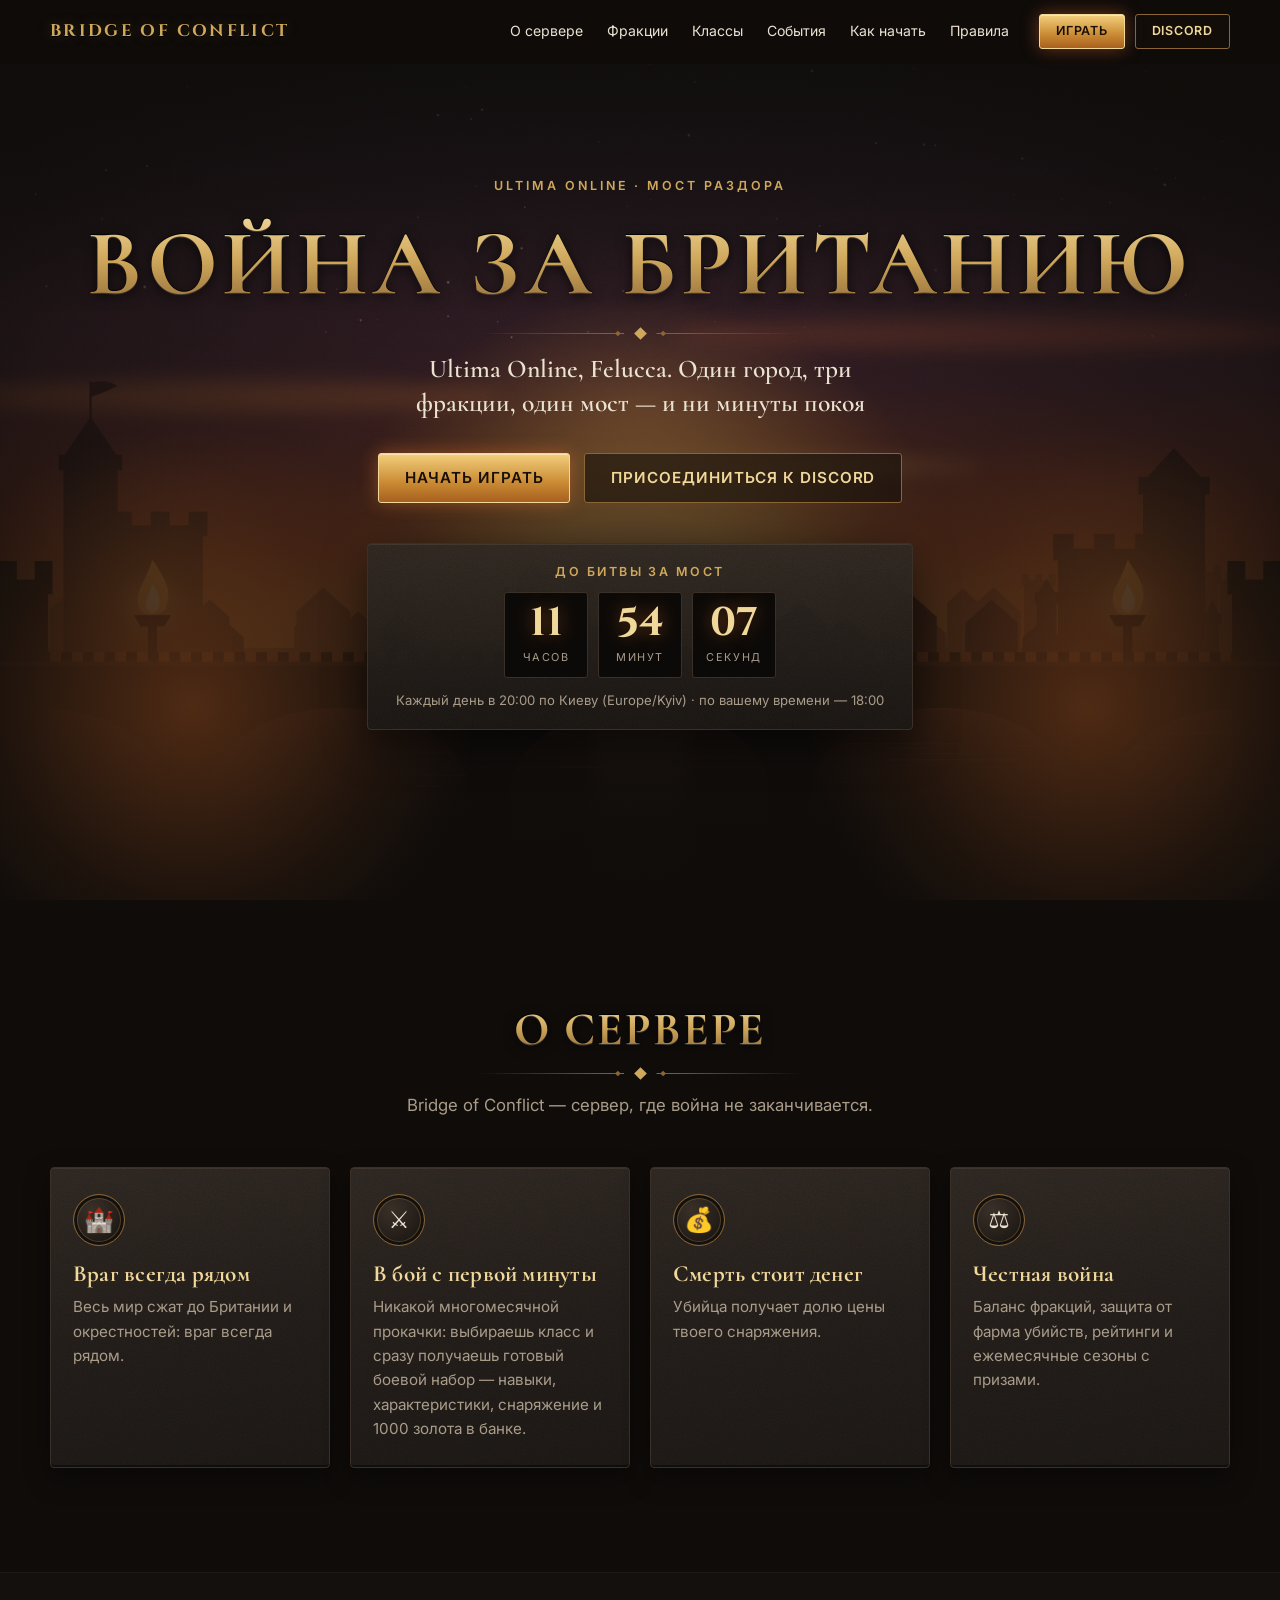
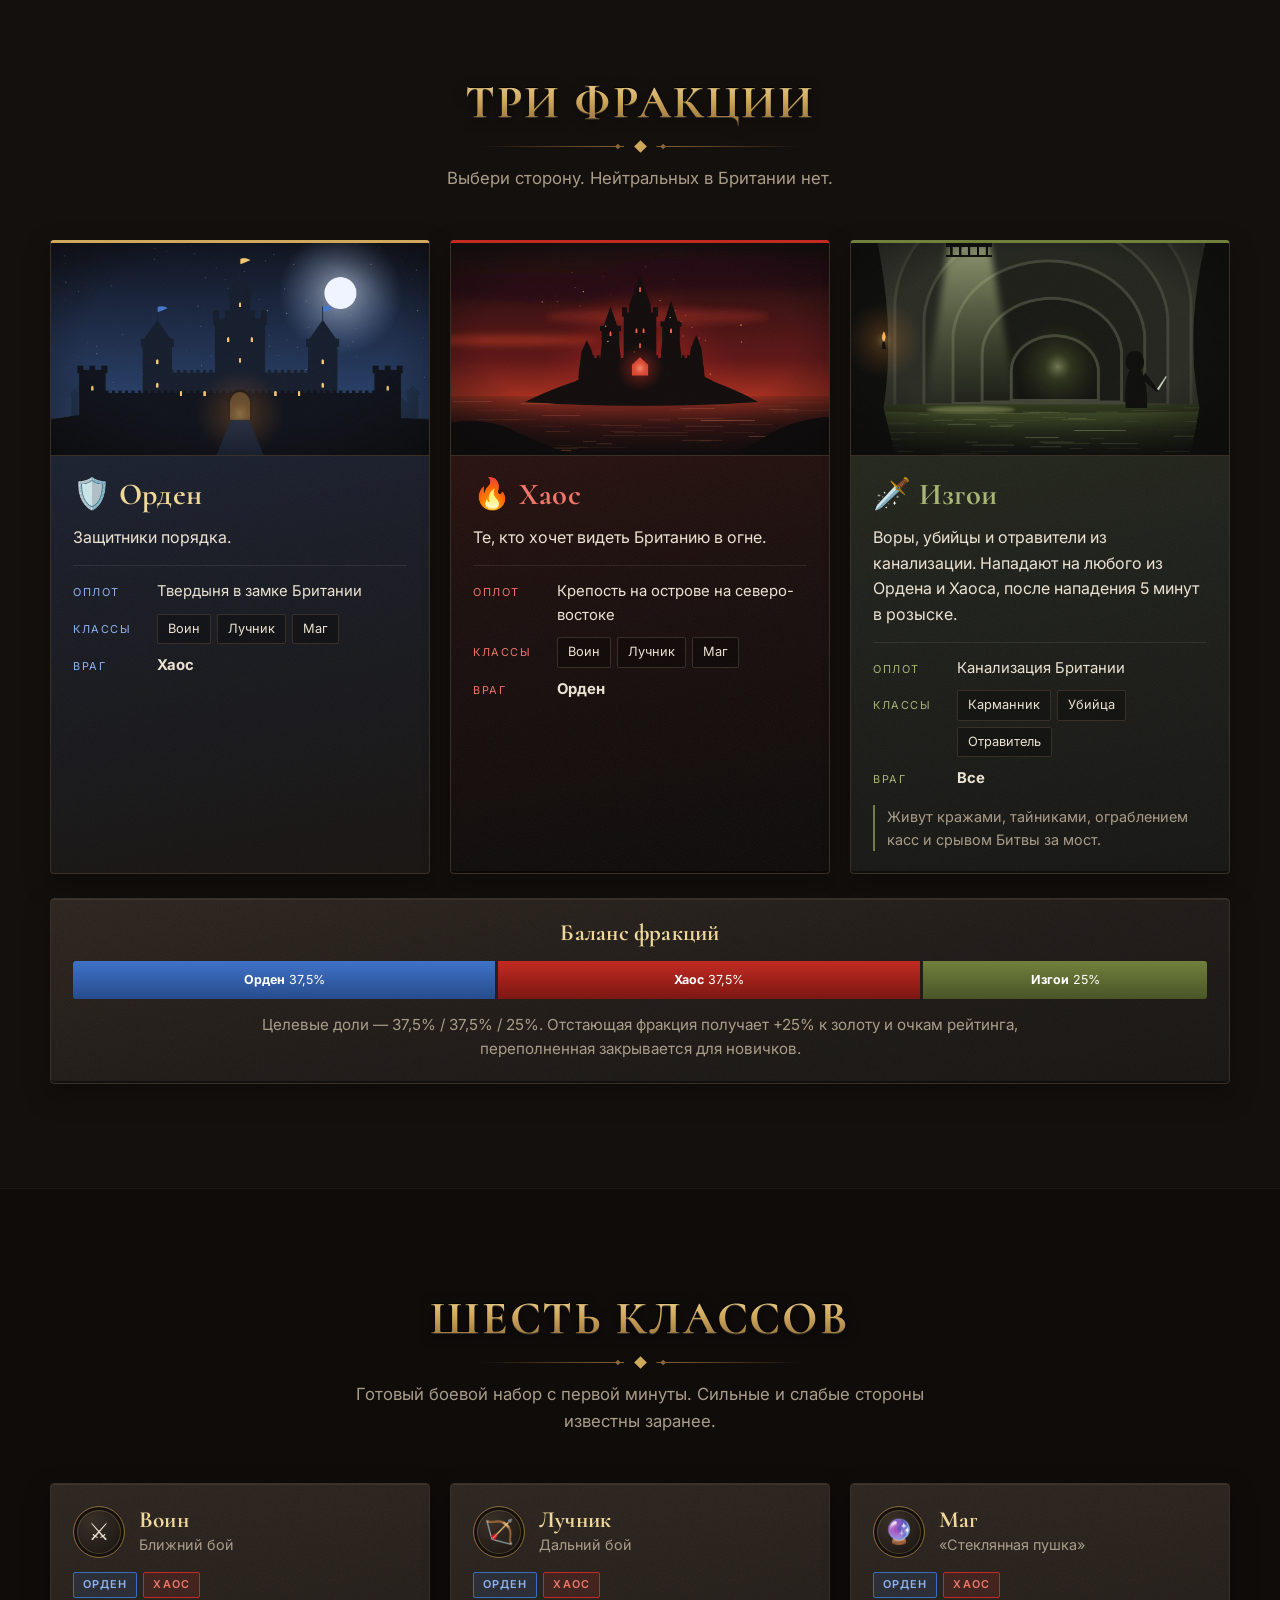
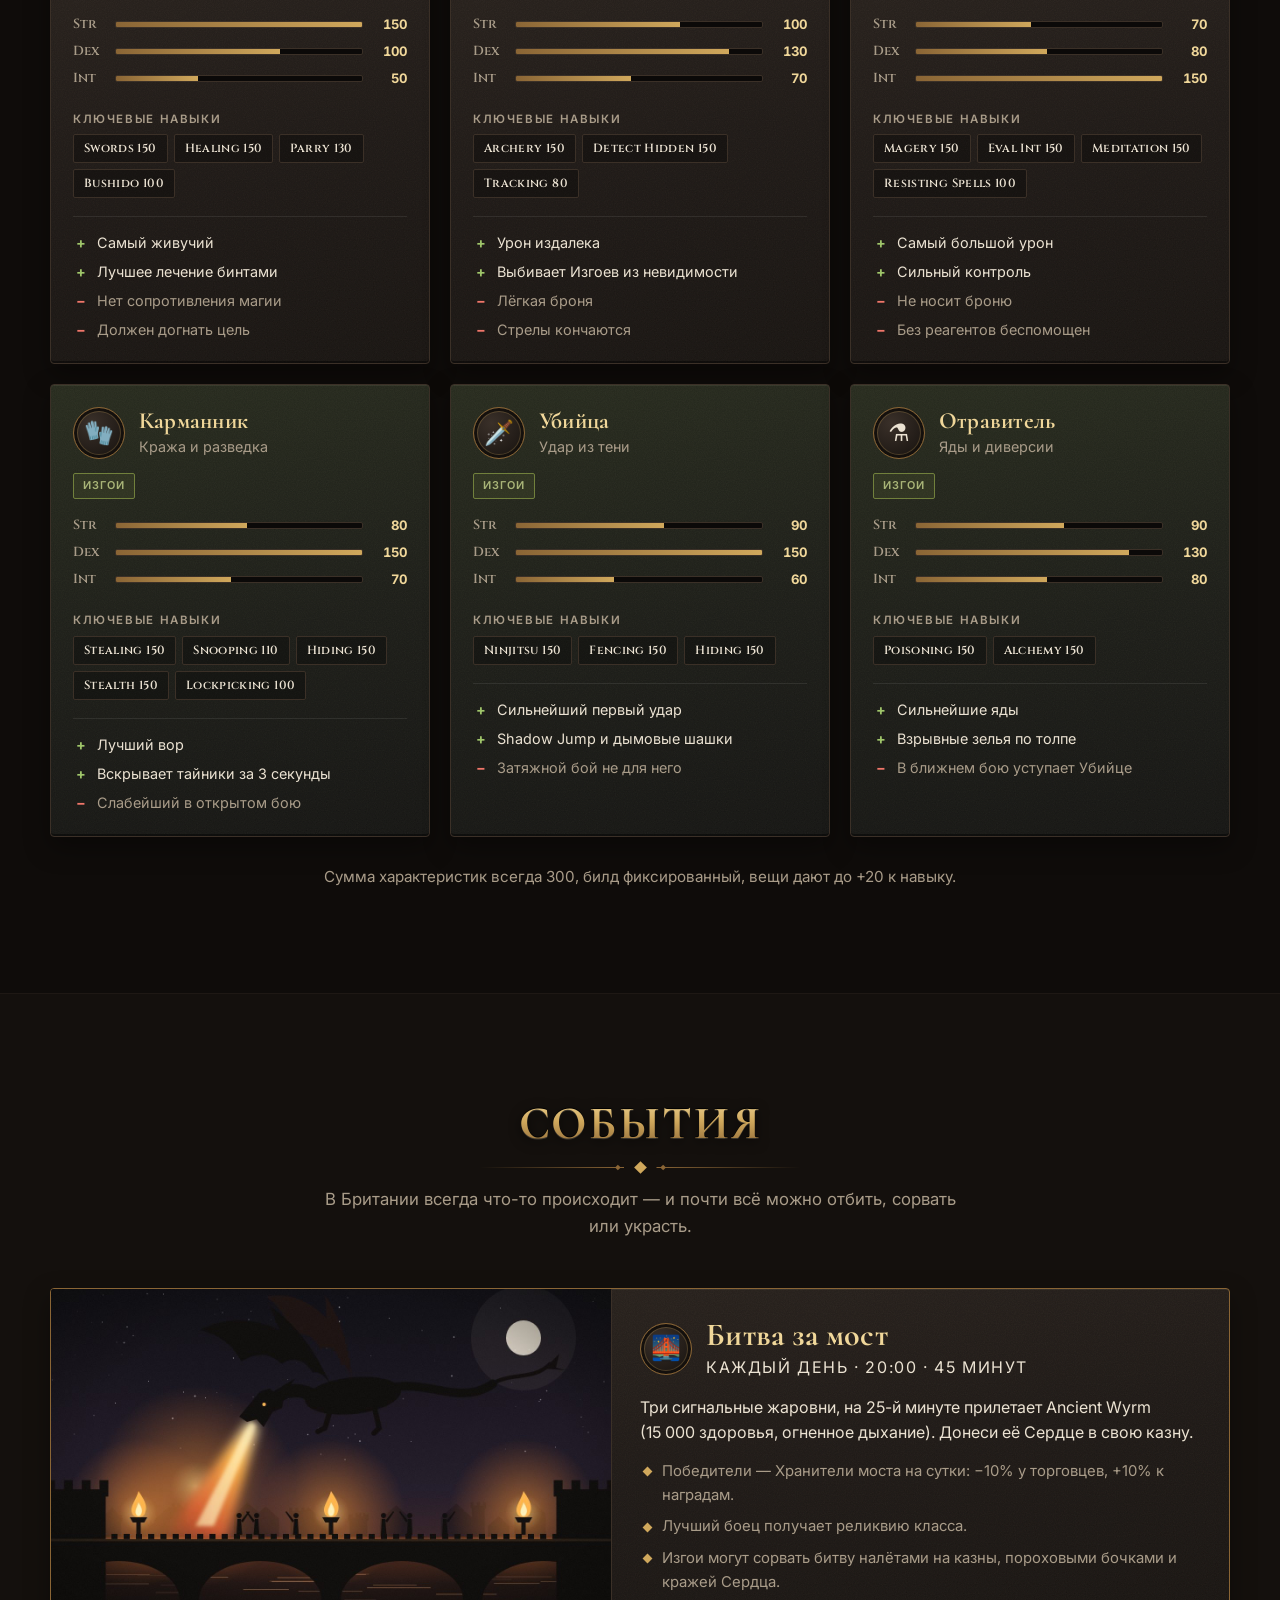
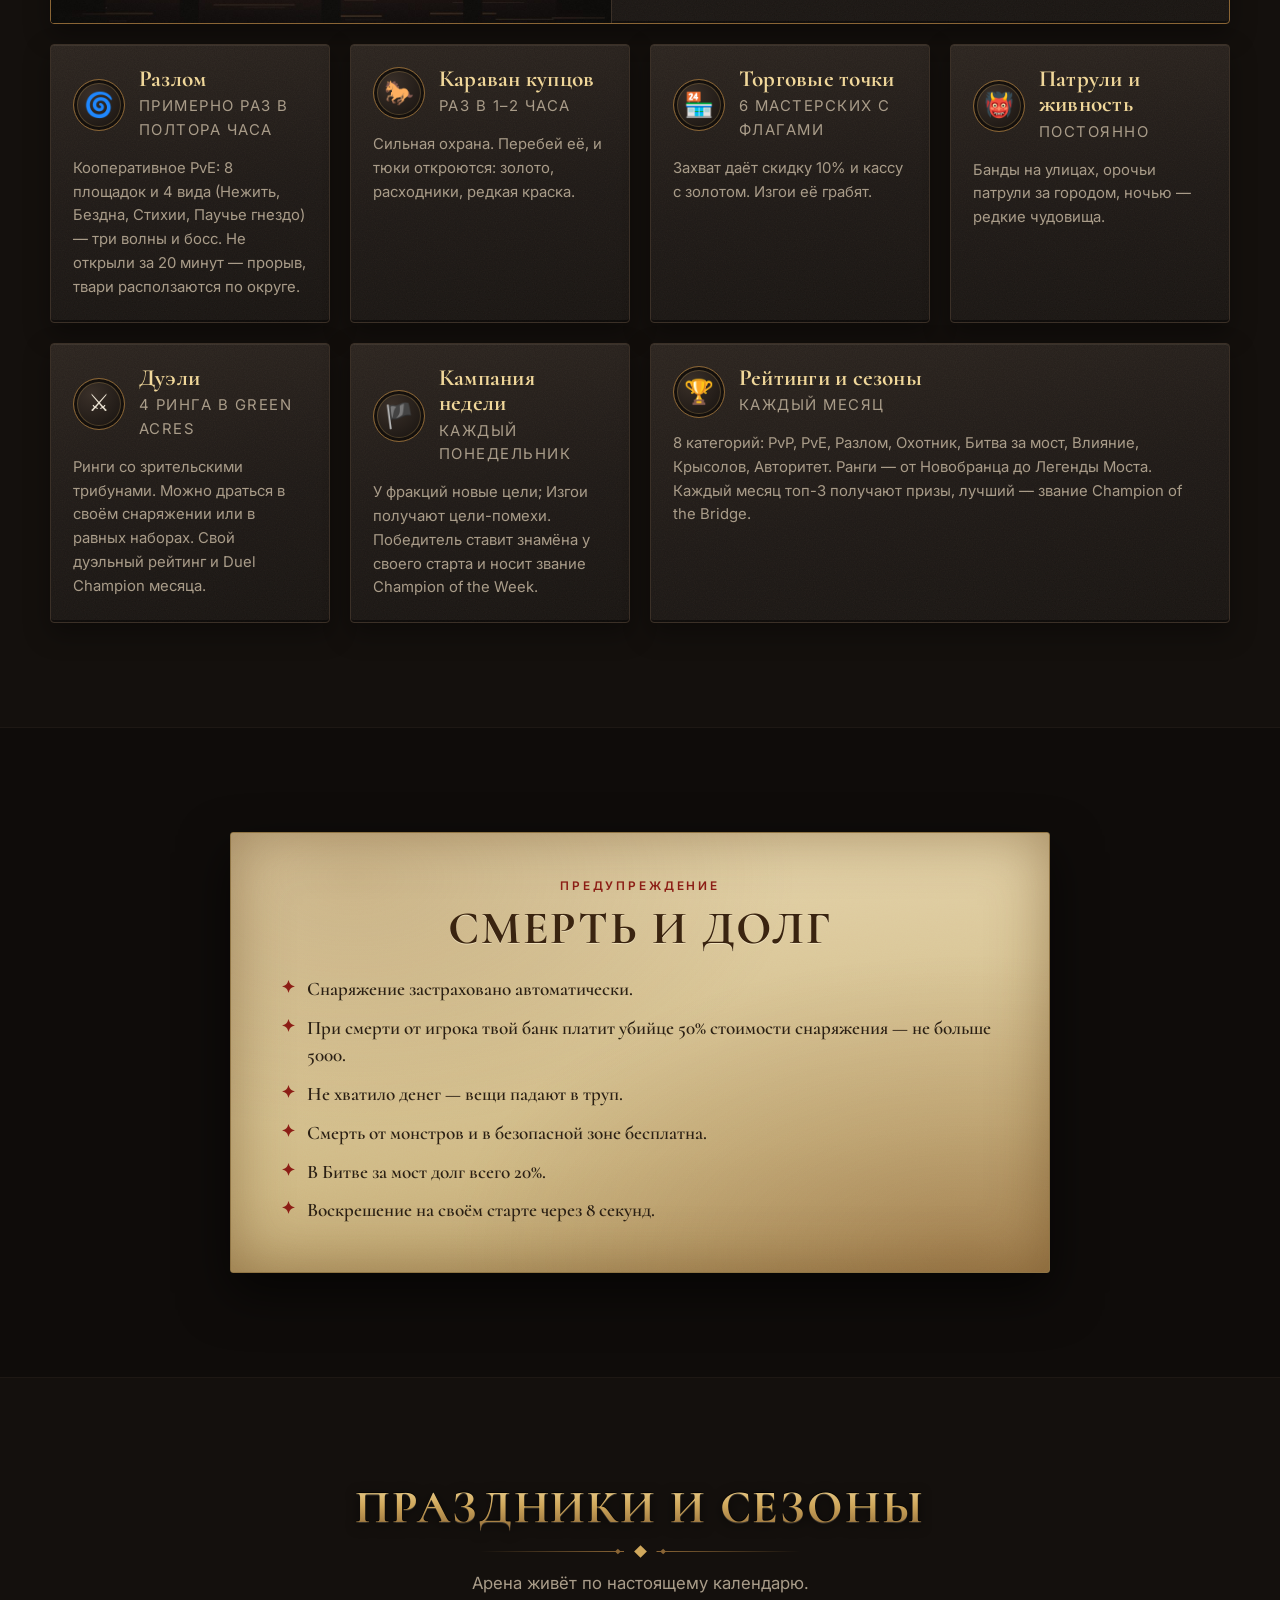
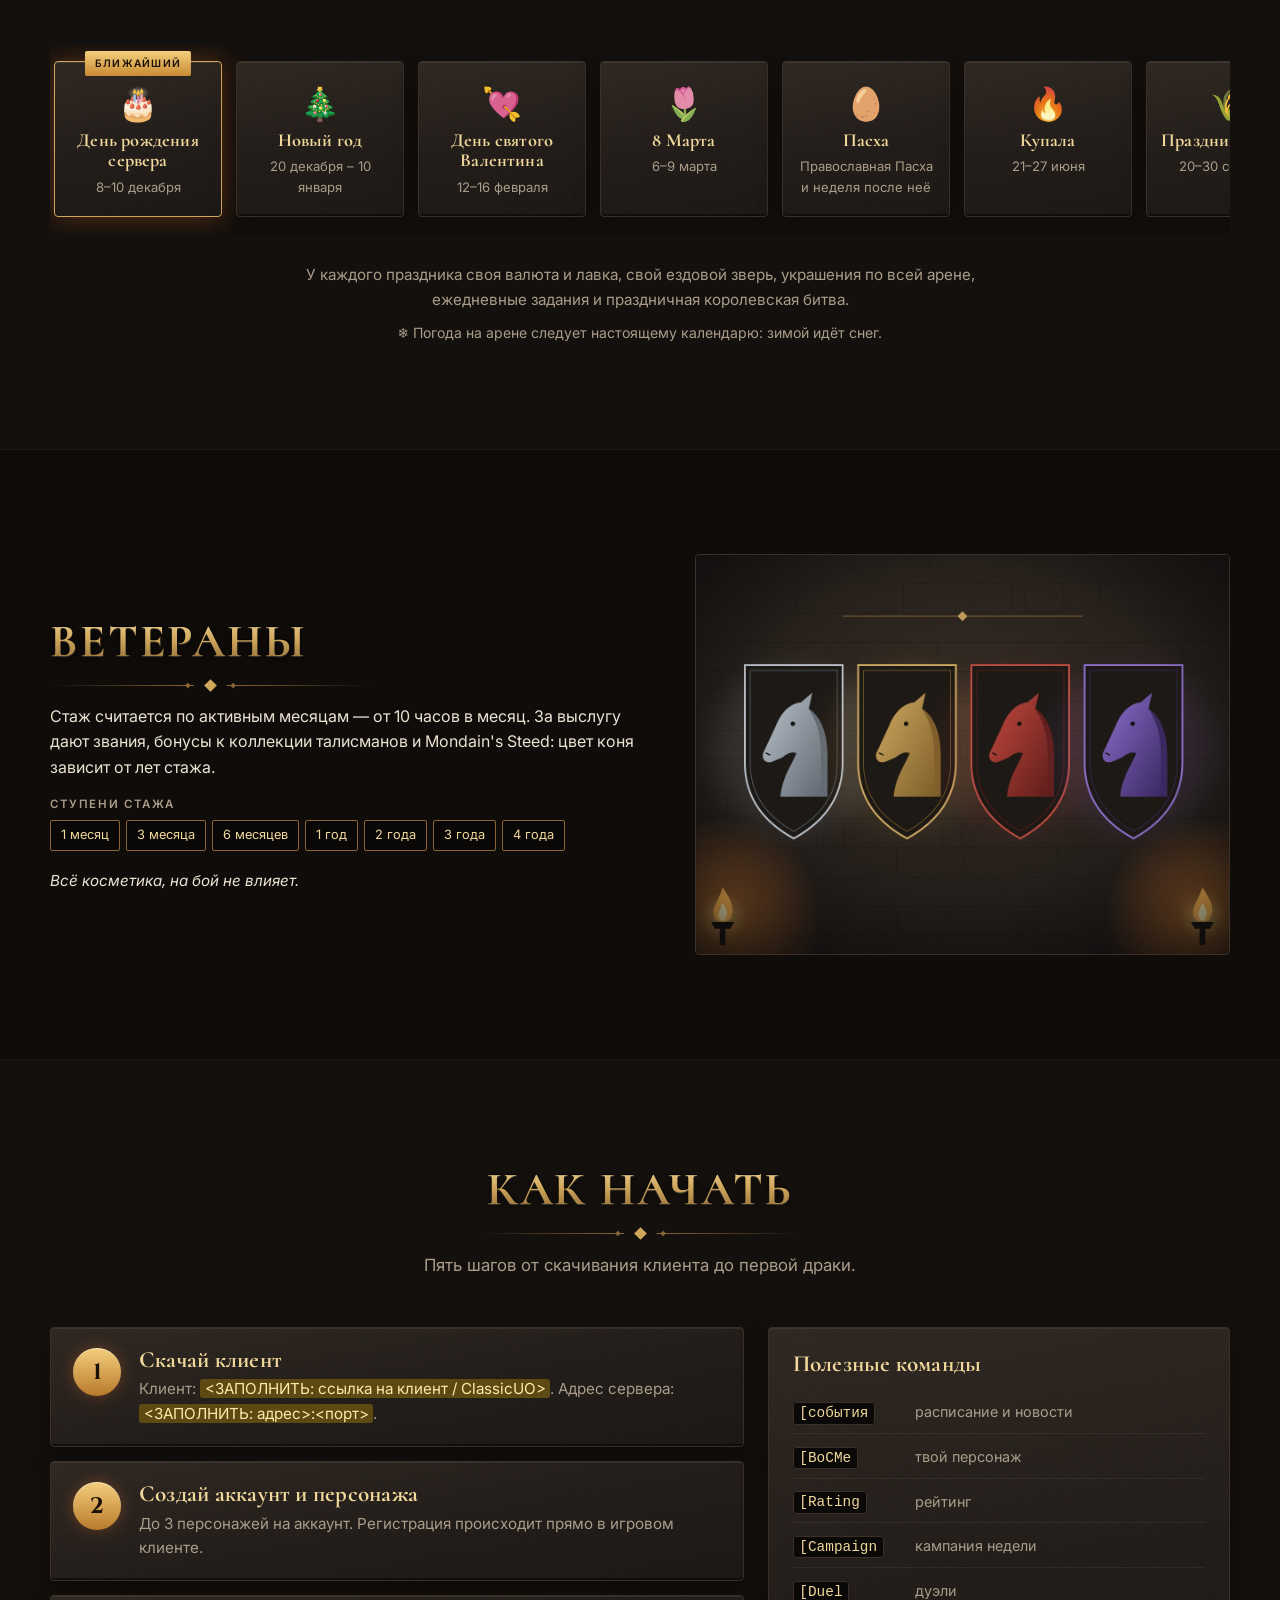
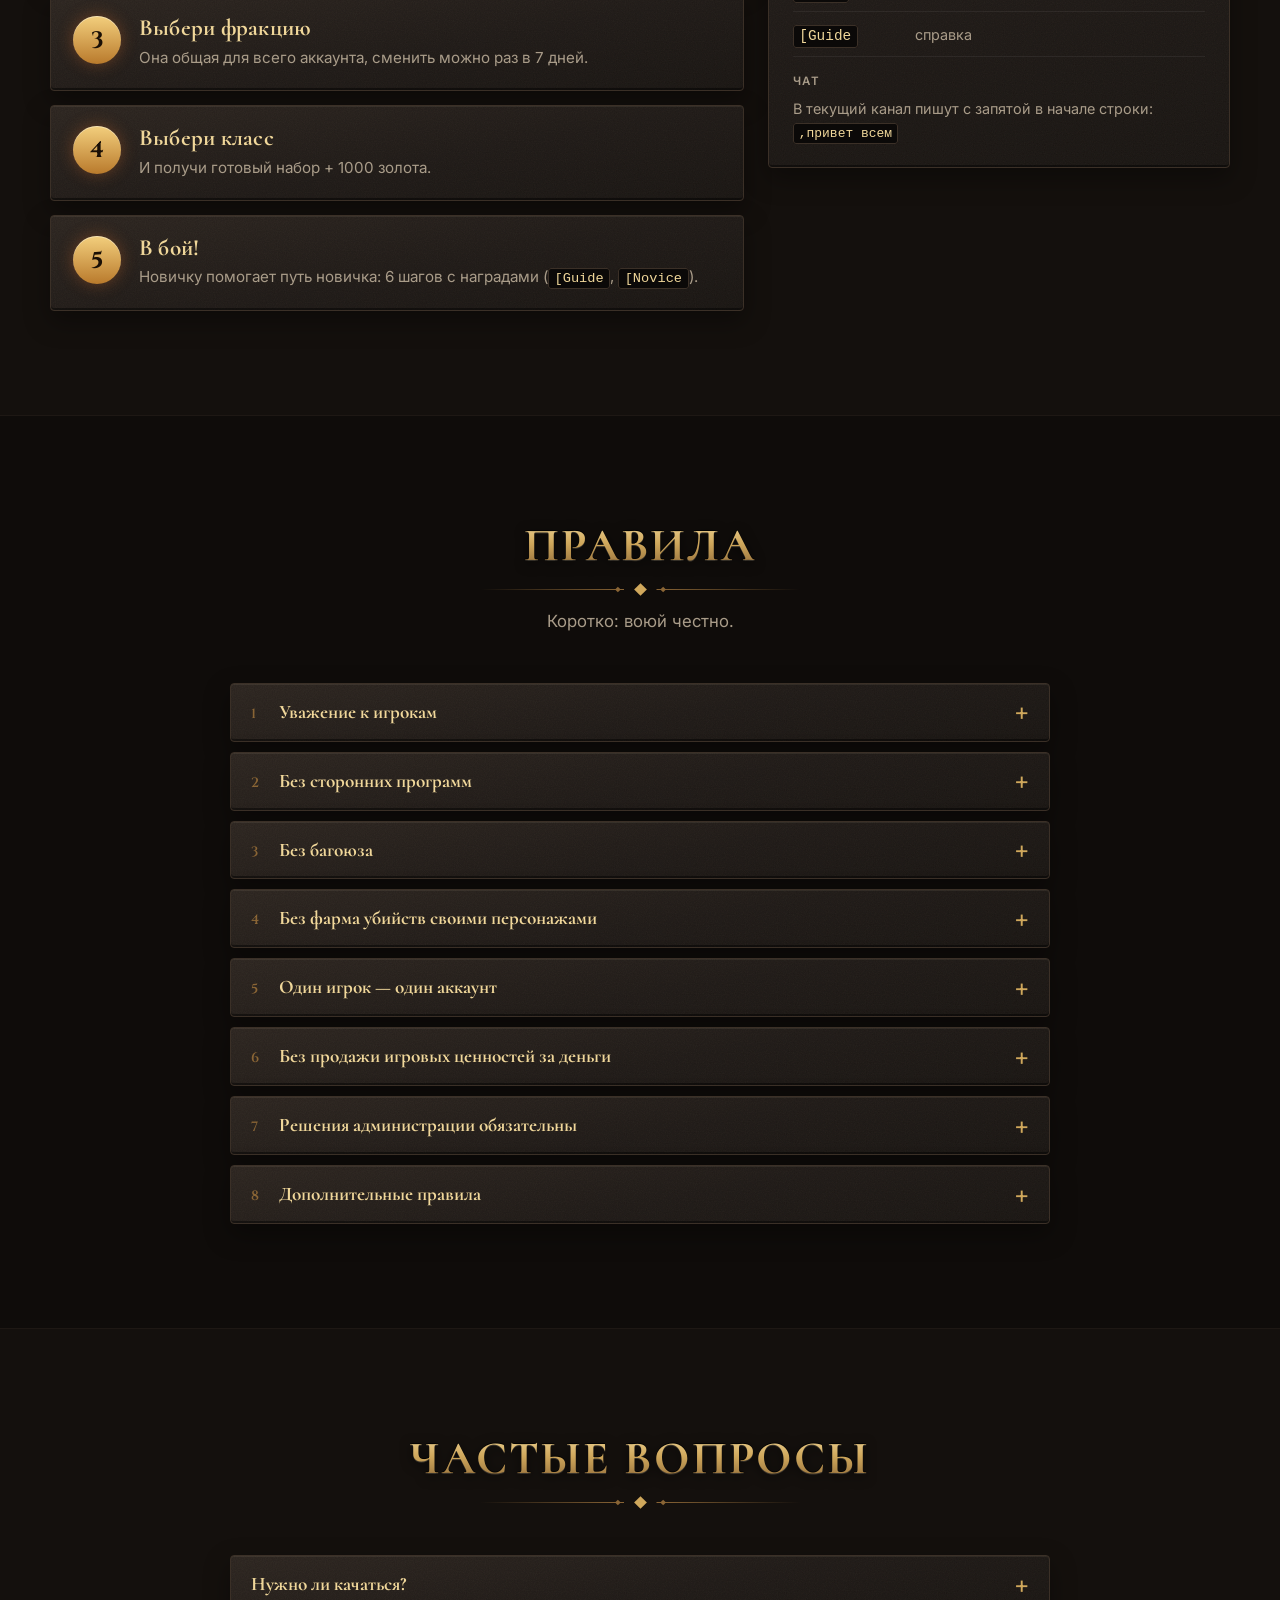
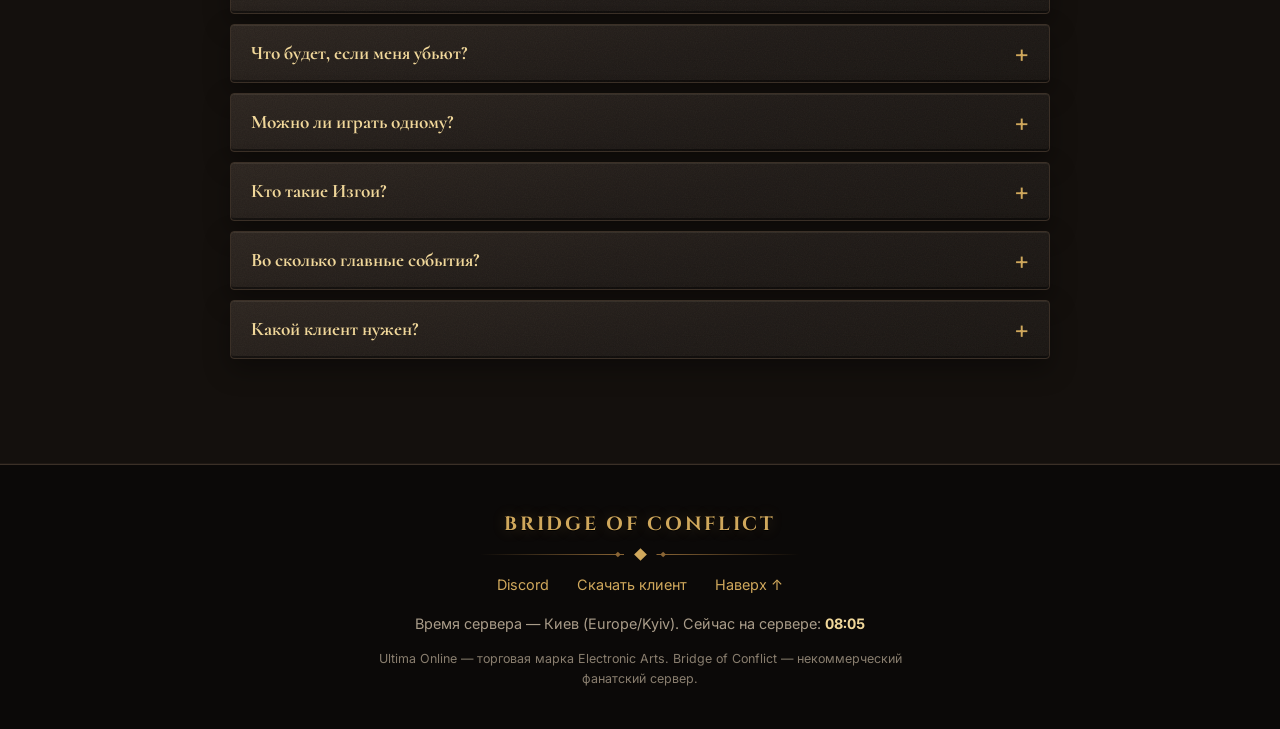
==== index.html @ 55ba38e4 "Move the site to the repository root for GitHub Pages; real holiday dates from the server config; ab" ====
<!DOCTYPE html>
<html lang="ru">
<head>
  <meta charset="utf-8">
  <meta name="viewport" content="width=device-width, initial-scale=1">

  <!-- SEO: правьте title и description здесь -->
  <title>Bridge of Conflict — «Мост Раздора» | PvP-сервер Ultima Online</title>
  <meta name="description" content="Bridge of Conflict («Мост Раздора») — фанатский сервер Ultima Online, Felucca. Один город, три фракции, один мост. Без прокачки: выбери класс и сразу в бой. Битва за мост каждый день в 20:00 по Киеву.">
  <meta name="theme-color" content="#0f0c0a">

  <!-- Open Graph. После публикации замените og:image и og:url на полные адреса (https://ваш-сайт/...) — соцсети не понимают относительные пути -->
  <meta property="og:type" content="website">
  <meta property="og:locale" content="ru_RU">
  <meta property="og:site_name" content="Bridge of Conflict">
  <meta property="og:title" content="Bridge of Conflict — Война за Британию">
  <meta property="og:description" content="Ultima Online, Felucca. Один город, три фракции, один мост — и ни минуты покоя.">
  <meta property="og:url" content="https://ossk1az.github.io/boc-site/">
  <meta property="og:image" content="https://ossk1az.github.io/boc-site/img/og.jpg">
  <meta property="og:image:width" content="1200">
  <meta property="og:image:height" content="630">
  <meta name="twitter:card" content="summary_large_image">

  <!-- Favicon-заглушка: замените img/favicon.svg своим значком -->
  <link rel="icon" href="img/favicon.svg" type="image/svg+xml">

  <link rel="preconnect" href="https://fonts.googleapis.com">
  <link rel="preconnect" href="https://fonts.gstatic.com" crossorigin>
  <link href="https://fonts.googleapis.com/css2?family=Cinzel:wght@600;700&family=Cormorant:wght@600;700&family=Inter:wght@400;500;600&display=swap" rel="stylesheet">

  <link rel="stylesheet" href="css/style.css">
  <script>document.documentElement.classList.add('js');</script>
</head>
<body>
  <a class="skip" href="#main">К содержимому</a>

  <header class="header" id="header"></header>
  <main id="main"></main>
  <footer class="footer" id="footer"></footer>

  <noscript>
    <div class="noscript">
      <h1>Bridge of Conflict — Война за Британию</h1>
      <p>Ultima Online, Felucca. Один город, три фракции, один мост — и ни минуты покоя. Включите JavaScript, чтобы увидеть сайт целиком.</p>
    </div>
  </noscript>

  <!-- Все тексты и ссылки — в js/content.js -->
  <script src="js/content.js"></script>
  <script src="js/main.js"></script>
</body>
</html>
---- css/style.css ----
/* Bridge of Conflict — стили. Цвета меняются в :root. */
:root {
  --bg: #0f0c0a;
  --bg-alt: #14100d;
  --stone: #1d1815;
  --stone-hi: #2a231e;
  --line: #3b3027;
  --gold: #d0a85c;
  --gold-hi: #f0d79a;
  --bronze: #8a6535;
  --fire: #e2702a;
  --text: #ebe2d2;
  --muted: #a99c89;
  --parch: #dcc9a0;
  --parch-ink: #2b2014;
  --order: #3a6cc0;
  --order-hi: #8fb4f0;
  --chaos: #c22a22;
  --chaos-hi: #f0766a;
  --out: #71803c;
  --out-hi: #a9b578;
  --out-gray: #7d7f78;
  --head: "Cormorant", "Times New Roman", serif;
  --logo: "Cinzel", "Cormorant", serif;
  --body: "Inter", "PT Sans", system-ui, -apple-system, "Segoe UI", Roboto, sans-serif;
  --header-h: 64px;
  --noise: url("data:image/svg+xml,%3Csvg xmlns='http://www.w3.org/2000/svg' width='160' height='160'%3E%3Cfilter id='n'%3E%3CfeTurbulence type='fractalNoise' baseFrequency='.9' numOctaves='2' stitchTiles='stitch'/%3E%3CfeColorMatrix values='0 0 0 0 1 0 0 0 0 .9 0 0 0 0 .75 0 0 0 .05 0'/%3E%3C/filter%3E%3Crect width='160' height='160' filter='url(%23n)'/%3E%3C/svg%3E");
}

*, *::before, *::after { box-sizing: border-box; }
html { scroll-behavior: smooth; scroll-padding-top: calc(var(--header-h) + 12px); -webkit-text-size-adjust: 100%; }
body {
  margin: 0; background: var(--bg); color: var(--text);
  font: 400 16px/1.6 var(--body); overflow-x: hidden;
}
img { max-width: 100%; display: block; }
a { color: var(--gold); }
a:hover { color: var(--gold-hi); }
:focus-visible { outline: 2px solid var(--gold-hi); outline-offset: 3px; border-radius: 2px; }
h1, h2, h3, h4, p, ul, ol, dl, dd, figure { margin: 0; }
ul, ol { padding: 0; list-style: none; }
code {
  font: 500 .9em/1 ui-monospace, "Cascadia Mono", Consolas, monospace;
  background: #0b0908; border: 1px solid var(--line); color: var(--gold-hi);
  padding: .15em .4em; border-radius: 3px; white-space: nowrap;
}
mark.todo { background: #5c4a12; color: #ffe9a8; padding: 0 .3em; border-radius: 3px; overflow-wrap: anywhere; }
.wrap { width: min(1180px, 100% - 32px); margin-inline: auto; }
.skip { position: absolute; left: -999px; top: 0; background: var(--gold); color: #000; padding: 8px 14px; z-index: 100; }
.skip:focus { left: 8px; top: 8px; }
.noscript { padding: 120px 24px; text-align: center; }

/* ---------- заголовки ---------- */
h1, h2, h3 { font-family: var(--head); font-weight: 700; line-height: 1.1; text-wrap: balance; }
h1, h2 {
  text-transform: uppercase; letter-spacing: .04em;
  background: linear-gradient(180deg, var(--gold-hi) 0%, var(--gold) 45%, var(--bronze) 100%);
  -webkit-background-clip: text; background-clip: text; color: transparent;
  /* лёгкая гравировка */
  filter: drop-shadow(0 1px 0 rgba(255, 240, 200, .18)) drop-shadow(0 -1px 0 rgba(0, 0, 0, .9)) drop-shadow(0 3px 6px rgba(0, 0, 0, .6));
}
h2 { font-size: clamp(1.9rem, 4.5vw, 2.9rem); }
h3 { font-size: 1.45rem; color: var(--gold-hi); letter-spacing: .01em; }
h4 { font: 600 .72rem/1.2 var(--body); letter-spacing: .14em; text-transform: uppercase; color: var(--muted); margin: 18px 0 8px; }

.ornament { display: flex; align-items: center; justify-content: center; gap: 12px; margin: 14px auto; max-width: 320px; }
.ornament span { flex: 1; height: 1px; background: linear-gradient(90deg, transparent, var(--bronze)); }
.ornament span:last-child { transform: scaleX(-1); }
.ornament i {
  width: 9px; height: 9px; transform: rotate(45deg); background: var(--gold);
  box-shadow: -16px 16px 0 -2.5px var(--bronze), 16px -16px 0 -2.5px var(--bronze);
}

/* ---------- кнопки ---------- */
.btn {
  display: inline-flex; align-items: center; justify-content: center; text-align: center;
  font: 600 .95rem/1.2 var(--body); letter-spacing: .06em; text-transform: uppercase; text-decoration: none;
  padding: 15px 26px; border-radius: 3px; border: 1px solid var(--bronze); cursor: pointer;
  transition: transform .15s, background .2s, border-color .2s, color .2s;
}
.btn--sm { padding: 9px 16px; font-size: .78rem; }
.btn--fire {
  color: #1a0f05; border-color: var(--gold-hi);
  background: linear-gradient(180deg, #f3cf7d, #c98a33 60%, #a8601f);
  box-shadow: 0 0 18px rgba(226, 112, 42, .45), inset 0 1px 0 rgba(255, 255, 255, .4);
  animation: flicker 3.2s infinite;
}
.btn--fire:hover { color: #1a0f05; transform: translateY(-1px); background: linear-gradient(180deg, #ffe09a, #dc9c40 60%, #b96c25); }
.btn--ghost { color: var(--gold-hi); background: rgba(20, 15, 11, .6); }
.btn--ghost:hover { border-color: var(--gold-hi); background: rgba(208, 168, 92, .12); }
@keyframes flicker {
  0%, 100% { box-shadow: 0 0 18px rgba(226, 112, 42, .45), inset 0 1px 0 rgba(255, 255, 255, .4); }
  22% { box-shadow: 0 0 26px rgba(240, 140, 50, .65), inset 0 1px 0 rgba(255, 255, 255, .4); }
  38% { box-shadow: 0 0 14px rgba(226, 100, 36, .38), inset 0 1px 0 rgba(255, 255, 255, .4); }
  61% { box-shadow: 0 0 30px rgba(245, 150, 60, .6), inset 0 1px 0 rgba(255, 255, 255, .4); }
  79% { box-shadow: 0 0 16px rgba(226, 112, 42, .42), inset 0 1px 0 rgba(255, 255, 255, .4); }
}

/* ---------- шапка ---------- */
.header {
  position: sticky; top: 0; z-index: 50; height: var(--header-h);
  background: rgba(15, 12, 10, .82); backdrop-filter: blur(10px); -webkit-backdrop-filter: blur(10px);
  border-bottom: 1px solid transparent; transition: border-color .3s, background .3s;
}
.header.is-scrolled, .header.is-open { border-bottom-color: var(--line); background: rgba(15, 12, 10, .96); }
.header__in { height: 100%; display: flex; align-items: center; gap: 20px; }
.logo {
  font: 700 1.05rem/1 var(--logo); letter-spacing: .14em; color: var(--gold); text-decoration: none; white-space: nowrap;
  text-shadow: 0 1px 0 rgba(0, 0, 0, .9), 0 0 14px rgba(208, 168, 92, .25);
}
.nav { display: flex; gap: 4px; margin-left: auto; }
.nav a {
  color: var(--text); text-decoration: none; font-size: .88rem; padding: 8px 10px; border-radius: 3px; white-space: nowrap;
}
.nav a:hover { color: var(--gold-hi); background: rgba(208, 168, 92, .08); }
.nav__discord { display: none; }
.header__cta { display: flex; align-items: center; gap: 10px; }
.burger { display: none; width: 42px; height: 42px; background: none; border: 1px solid var(--line); border-radius: 3px; cursor: pointer; padding: 11px 10px; flex-direction: column; justify-content: space-between; }
.burger span { display: block; height: 2px; background: var(--gold); transition: transform .25s, opacity .2s; }
.header.is-open .burger span:nth-child(1) { transform: translateY(8px) rotate(45deg); }
.header.is-open .burger span:nth-child(2) { opacity: 0; }
.header.is-open .burger span:nth-child(3) { transform: translateY(-8px) rotate(-45deg); }

@media (max-width: 1080px) {
  .burger { display: flex; }
  .header__cta { margin-left: auto; }
  .nav {
    position: absolute; top: var(--header-h); left: 0; right: 0; margin: 0; flex-direction: column; gap: 0;
    background: rgba(15, 12, 10, .98); border-bottom: 1px solid var(--line); padding: 8px 16px 16px;
    display: none;
  }
  .header.is-open .nav { display: flex; }
  .nav a { padding: 13px 8px; font-size: 1rem; border-bottom: 1px solid rgba(59, 48, 39, .6); }
  .nav__discord { display: block; color: var(--gold) !important; }
}
@media (max-width: 560px) {
  .header__discord { display: none; }
  .logo { font-size: .86rem; letter-spacing: .1em; }
  .header__in { gap: 10px; }
}

/* ---------- заглушки картинок ---------- */
.ph {
  position: relative; overflow: hidden; display: grid; place-items: center;
  background:
    repeating-linear-gradient(135deg, rgba(208, 168, 92, .05) 0 12px, transparent 12px 24px),
    linear-gradient(160deg, #241c16, #120e0b);
  border-bottom: 1px solid var(--line);
}
.ph figcaption {
  padding: 14px 18px; text-align: center; font-size: .8rem; color: var(--muted); line-height: 1.5;
  border: 1px dashed var(--bronze); border-radius: 3px; margin: 14px; background: rgba(15, 12, 10, .7); max-width: 92%;
  overflow-wrap: anywhere;
}
.ph code { white-space: normal; }
.ph__label { display: block; font-size: .66rem; letter-spacing: .16em; text-transform: uppercase; color: var(--bronze); margin-bottom: 4px; }
.ph img { position: absolute; inset: 0; width: 100%; height: 100%; object-fit: cover; opacity: 0; }
.ph--loaded img { opacity: 1; }
.ph--loaded figcaption { display: none; }
.ph--card { aspect-ratio: 16 / 9; }
.ph--box { aspect-ratio: 4 / 3; border: 1px solid var(--line); border-radius: 4px; }

/* ---------- hero ---------- */
.hero { position: relative; isolation: isolate; min-height: min(100svh - var(--header-h), 900px); display: grid; align-items: center; padding: 56px 0 112px; text-align: center; overflow: hidden; }
.ph--hero { position: absolute; inset: 0; z-index: -3; border: 0; place-items: end center; }
.ph--hero figcaption { margin-bottom: 14px; font-size: .74rem; padding: 8px 14px; }
.ph--hero figcaption { position: relative; z-index: 2; }
.ph--hero::after { /* затемнение поверх картинки */
  content: ""; position: absolute; inset: 0; z-index: 1;
  background:
    radial-gradient(ellipse 90% 70% at 50% 40%, rgba(15, 12, 10, .35), rgba(15, 12, 10, .88) 75%),
    linear-gradient(180deg, rgba(15, 12, 10, .5), transparent 30%, var(--bg) 100%);
}
.hero__glow { position: absolute; inset: 0; z-index: -1; pointer-events: none; }
.hero__glow i { /* отсветы жаровен */
  position: absolute; bottom: -12%; width: 46vw; height: 46vw; max-width: 620px; max-height: 620px; border-radius: 50%;
  background: radial-gradient(circle, rgba(226, 112, 42, .3), rgba(226, 112, 42, .08) 45%, transparent 68%);
  animation: brazier 4.5s ease-in-out infinite;
}
.hero__glow i:first-child { left: -8%; }
.hero__glow i:last-child { right: -8%; animation-delay: -2.1s; }
@keyframes brazier { 0%, 100% { opacity: .75; transform: scale(1); } 30% { opacity: 1; transform: scale(1.05); } 55% { opacity: .6; transform: scale(.97); } 80% { opacity: .9; transform: scale(1.03); } }
.eyebrow { font: 600 .78rem/1.3 var(--body); letter-spacing: .24em; text-transform: uppercase; color: var(--gold); margin-bottom: 18px; }
.hero h1 { font-size: clamp(2.5rem, 9vw, 5.8rem); letter-spacing: .05em; }
.hero__sub { font: 600 clamp(1.15rem, 2.6vw, 1.6rem)/1.35 var(--head); color: var(--text); max-width: 760px; margin: 0 auto; text-wrap: balance; }
.hero__btns { display: flex; flex-wrap: wrap; gap: 14px; justify-content: center; margin: 32px 0 40px; }

.timer {
  display: inline-block; padding: 20px 28px 18px; border: 1px solid var(--line); border-radius: 4px; max-width: 100%;
  background: var(--noise), linear-gradient(180deg, rgba(42, 35, 30, .92), rgba(22, 18, 15, .92));
  box-shadow: inset 0 1px 0 rgba(255, 235, 190, .08), 0 14px 40px rgba(0, 0, 0, .5);
}
.timer__label { font: 600 .78rem/1.3 var(--body); letter-spacing: .2em; text-transform: uppercase; color: var(--gold); }
.timer__digits { display: flex; justify-content: center; gap: 10px; margin: 12px 0; }
.timer__cell { min-width: 84px; padding: 10px 6px 8px; background: #0c0a08; border: 1px solid var(--line); border-radius: 3px; }
.timer__cell b { display: block; font: 700 2.5rem/1 var(--logo); color: var(--gold-hi); font-variant-numeric: tabular-nums; text-shadow: 0 0 18px rgba(226, 112, 42, .45); }
.timer__cell span { font-size: .68rem; letter-spacing: .14em; text-transform: uppercase; color: var(--muted); }
.timer__note { font-size: .82rem; color: var(--muted); }
.timer.is-live { border-color: var(--fire); box-shadow: 0 0 40px rgba(226, 112, 42, .4), inset 0 1px 0 rgba(255, 235, 190, .08); }
.timer.is-live .timer__label { color: #ffb070; font-size: .95rem; animation: pulse 1.4s ease-in-out infinite; }
@keyframes pulse { 50% { opacity: .55; } }
@media (max-width: 420px) {
  .timer { padding: 16px 12px 14px; }
  .timer__cell { min-width: 74px; }
  .timer__cell b { font-size: 2rem; }
  .hero__btns .btn { width: 100%; }
}

/* ---------- секции ---------- */
.section { padding: clamp(56px, 9vw, 104px) 0; position: relative; }
.section--alt { background: var(--bg-alt); border-block: 1px solid #1e1814; }
.section__head { text-align: center; margin-bottom: clamp(28px, 5vw, 48px); }
.section__lead { color: var(--muted); max-width: 640px; margin: 0 auto; font-size: 1.05rem; }
.note { text-align: center; color: var(--muted); max-width: 760px; margin: 28px auto 0; font-size: .95rem; }
.note--dim { margin-top: 10px; font-size: .88rem; }
.note--left { text-align: left; margin: 18px 0 0; font-style: italic; }

.grid { display: grid; gap: 20px; }
.grid--4 { grid-template-columns: repeat(4, 1fr); }
.grid--3 { grid-template-columns: repeat(3, 1fr); }
@media (max-width: 1000px) { .grid--4 { grid-template-columns: repeat(2, 1fr); } }
@media (max-width: 900px) { .grid--3 { grid-template-columns: 1fr; max-width: 560px; margin-inline: auto; } }
@media (max-width: 600px) { .grid--4 { grid-template-columns: 1fr; } }

/* каменная плита */
.slab {
  position: relative; border: 1px solid var(--line); border-radius: 4px; overflow: hidden;
  background: var(--noise), linear-gradient(170deg, var(--stone-hi), var(--stone) 55%, #171310);
  box-shadow: inset 0 1px 0 rgba(255, 235, 190, .07), inset 0 -2px 0 rgba(0, 0, 0, .45), 0 10px 26px rgba(0, 0, 0, .35);
}
.medal {
  width: 52px; height: 52px; flex: none; display: grid; place-items: center; font-size: 1.5rem; border-radius: 50%;
  background: radial-gradient(circle at 35% 30%, #3a3029, #14100d); border: 1px solid var(--bronze);
  box-shadow: inset 0 0 0 3px #14100d, inset 0 0 0 4px rgba(208, 168, 92, .25);
}
.chips { display: flex; flex-wrap: wrap; gap: 6px; }
.chips span { font-size: .8rem; padding: 4px 10px; border: 1px solid var(--line); border-radius: 2px; background: rgba(0, 0, 0, .3); }
.chips--skills span { font-family: var(--logo), var(--body); font-weight: 600; font-size: .74rem; letter-spacing: .03em; color: var(--text); }
.chips--gold span { border-color: var(--bronze); color: var(--gold-hi); }

/* ---------- о сервере ---------- */
.tile { padding: 26px 22px; }
.tile h3 { margin: 16px 0 8px; }
.tile p { color: var(--muted); font-size: .95rem; }

/* ---------- фракции ---------- */
.faction { --c: var(--gold); --c-hi: var(--gold-hi); border-top: 3px solid var(--c); display: flex; flex-direction: column; }
.faction--order { --c: var(--order); --c-hi: var(--order-hi); background: var(--noise), linear-gradient(170deg, #1d2740, #171a24 50%, #15120f); }
.faction--order h3 { color: var(--gold-hi); }
.faction--order { border-top-color: var(--gold); box-shadow: inset 0 3px 0 var(--order), 0 10px 26px rgba(0, 0, 0, .35); }
.faction--chaos { --c: var(--chaos); --c-hi: var(--chaos-hi); background: var(--noise), linear-gradient(170deg, #3a1210, #1a0d0c 50%, #0b0908); }
.faction--chaos h3 { color: var(--chaos-hi); }
.faction--outcasts { --c: var(--out); --c-hi: var(--out-hi); background: var(--noise), linear-gradient(170deg, #2a2f1c, #1d1f1a 50%, #141412); border-top-color: var(--out); }
.faction--outcasts h3 { color: var(--out-hi); }
.faction__body { padding: 22px; display: flex; flex-direction: column; gap: 14px; flex: 1; }
.faction h3 { font-size: 1.9rem; }
.faction dl { display: grid; gap: 10px; border-top: 1px solid rgba(255, 255, 255, .08); padding-top: 14px; }
.faction dl > div { display: grid; grid-template-columns: 74px 1fr; gap: 10px; align-items: baseline; }
.faction dt { font-size: .68rem; letter-spacing: .14em; text-transform: uppercase; color: var(--c-hi); }
.faction dd { font-size: .93rem; }
.faction__extra { font-size: .9rem; color: var(--muted); border-left: 2px solid var(--c); padding-left: 12px; margin-top: auto; }

.balance { margin-top: 24px; padding: 22px; text-align: center; }
.balance p { color: var(--muted); max-width: 760px; margin: 0 auto; font-size: .95rem; }
.balance__bar { display: flex; gap: 3px; margin: 14px 0; border-radius: 3px; overflow: hidden; }
.balance__bar span { padding: 9px 4px; font-size: .78rem; white-space: nowrap; color: #fff; min-width: 0; overflow: hidden; text-overflow: clip; }
.bg-order { background: linear-gradient(180deg, #3f72c8, #274c8c); }
.bg-chaos { background: linear-gradient(180deg, #c22a22, #7c1712); }
.bg-outcasts { background: linear-gradient(180deg, #71803c, #4a5527); }
@media (max-width: 480px) { .balance__bar b { display: block; } .balance__bar span { font-size: .72rem; } }

/* ---------- классы ---------- */
.classes { display: grid; grid-template-columns: repeat(3, 1fr); gap: 20px; }
.class { padding: 22px; display: flex; flex-direction: column; }
.class header { display: flex; gap: 14px; align-items: center; }
.class__role { color: var(--muted); font-size: .9rem; }
.class--outcasts { background: var(--noise), linear-gradient(170deg, #262a1d, #1b1c17 55%, #141412); }
.tags { display: flex; gap: 6px; margin: 14px 0 16px; }
.tag { font-size: .68rem; font-weight: 600; letter-spacing: .1em; text-transform: uppercase; padding: 3px 9px; border-radius: 2px; border: 1px solid; }
.tag--order { color: var(--order-hi); border-color: var(--order); background: rgba(58, 108, 192, .15); }
.tag--chaos { color: var(--chaos-hi); border-color: var(--chaos); background: rgba(194, 42, 34, .15); }
.tag--outcasts { color: var(--out-hi); border-color: var(--out); background: rgba(113, 128, 60, .15); }
.stats li { display: grid; grid-template-columns: 32px 1fr 34px; gap: 10px; align-items: center; font-size: .82rem; margin-bottom: 6px; }
.stats span { font-family: var(--logo); font-weight: 600; color: var(--muted); }
.stats i { height: 7px; background: #0b0908; border: 1px solid var(--line); border-radius: 2px; overflow: hidden; }
.stats u { display: block; height: 100%; background: linear-gradient(90deg, var(--bronze), var(--gold)); }
.stats b { text-align: right; color: var(--gold-hi); font-variant-numeric: tabular-nums; }
.proscons { margin-top: 18px; padding-top: 14px; border-top: 1px solid rgba(255, 255, 255, .08); display: grid; gap: 6px; font-size: .9rem; }
.proscons li { padding-left: 24px; position: relative; }
.proscons li::before { position: absolute; left: 0; top: 0; font-weight: 700; width: 16px; text-align: center; }
.pro::before { content: "+"; color: #9fc56a; }
.con::before { content: "−"; color: var(--chaos-hi); }
.con { color: var(--muted); }
.swipe-hint { display: none; text-align: center; color: var(--bronze); font-size: .8rem; letter-spacing: .08em; margin-bottom: 12px; }
@media (max-width: 1000px) { .classes { grid-template-columns: repeat(2, 1fr); } }
@media (max-width: 680px) { /* карусель на телефоне */
  .swipe-hint { display: block; }
  .classes {
    display: flex; gap: 14px; overflow-x: auto; scroll-snap-type: x mandatory; -webkit-overflow-scrolling: touch;
    margin-inline: -16px; padding: 4px 16px 18px; scrollbar-width: thin; scrollbar-color: var(--bronze) transparent;
  }
  .class { flex: 0 0 min(84vw, 340px); scroll-snap-align: center; }
}

/* ---------- события ---------- */
.event__body { padding: 22px; }
.event__top { display: flex; gap: 14px; align-items: center; margin-bottom: 14px; }
.event__when { font-size: .72rem; letter-spacing: .1em; text-transform: uppercase; color: var(--gold); margin-top: 3px; }
.event p { color: var(--muted); font-size: .93rem; }
.event--featured { grid-column: 1 / -1; display: grid; grid-template-columns: 1fr 1.1fr; border-color: var(--bronze); }
.event--featured .ph { aspect-ratio: auto; min-height: 260px; border-bottom: 0; border-right: 1px solid var(--line); }
.event--featured .event__body { padding: 28px; }
.event--featured h3 { font-size: 2rem; }
.event--featured p { color: var(--text); font-size: 1rem; }
.event--wide { grid-column: span 2; }
.bullets { margin-top: 14px; display: grid; gap: 8px; }
.bullets li { padding-left: 22px; position: relative; color: var(--muted); font-size: .93rem; }
.bullets li::before { content: ""; position: absolute; left: 4px; top: .55em; width: 7px; height: 7px; background: var(--gold); transform: rotate(45deg); }
@media (max-width: 800px) {
  .event--featured { grid-template-columns: 1fr; }
  .event--featured .ph { aspect-ratio: 16 / 9; min-height: 0; border-right: 0; border-bottom: 1px solid var(--line); }
  .event--featured .event__body { padding: 22px; }
}
@media (max-width: 600px) { .event--wide { grid-column: auto; } }

/* ---------- пергамент ---------- */
.parchment {
  max-width: 820px; margin: 0 auto; padding: clamp(28px, 5vw, 48px); color: var(--parch-ink); border-radius: 3px; position: relative;
  background:
    radial-gradient(ellipse at 15% 10%, rgba(120, 80, 30, .22), transparent 45%),
    radial-gradient(ellipse at 90% 95%, rgba(110, 60, 20, .3), transparent 50%),
    var(--noise), linear-gradient(175deg, #e6d6ae, #cfb985 70%, #b99e68);
  box-shadow: inset 0 0 60px rgba(90, 55, 15, .45), 0 20px 50px rgba(0, 0, 0, .6);
  border: 1px solid #8f7444;
}
.parchment__kicker { font: 600 .74rem/1 var(--body); letter-spacing: .24em; text-transform: uppercase; color: #8c1d15; text-align: center; margin-bottom: 10px; }
.parchment h2 { background: none; color: #3a2410; filter: none; text-align: center; text-shadow: 0 1px 0 rgba(255, 245, 215, .6); margin-bottom: 22px; }
.parchment ul { display: grid; gap: 12px; font: 600 1.2rem/1.4 var(--head); }
.parchment li { padding-left: 28px; position: relative; }
.parchment li::before { content: "✦"; position: absolute; left: 2px; top: 0; color: #8c1d15; font-size: .9em; }

/* ---------- календарь праздников ---------- */
.calendar {
  display: flex; gap: 14px; overflow-x: auto; scroll-snap-type: x proximity; padding: 16px 4px 18px; position: relative;
  scrollbar-width: thin; scrollbar-color: var(--bronze) transparent;
}
.holiday { flex: 0 0 168px; padding: 26px 14px 18px; text-align: center; scroll-snap-align: center; overflow: visible; }
.holiday__icon { font-size: 2rem; line-height: 1; margin-bottom: 10px; filter: saturate(.8); }
.holiday h3 { font-size: 1.15rem; margin-bottom: 6px; }
.holiday p { color: var(--muted); font-size: .82rem; }
.holiday__badge { display: none; position: absolute; top: -11px; left: 50%; transform: translateX(-50%); white-space: nowrap;
  font-size: .64rem; font-weight: 600; letter-spacing: .12em; text-transform: uppercase; padding: 4px 10px; border-radius: 2px;
  color: #1a0f05; background: linear-gradient(180deg, #f3cf7d, #c98a33); }
.holiday.is-next { border-color: var(--gold); box-shadow: 0 0 26px rgba(226, 112, 42, .35), inset 0 1px 0 rgba(255, 235, 190, .1); }
.holiday.is-next .holiday__badge { display: block; }

/* ---------- ветераны ---------- */
.veterans { display: grid; grid-template-columns: 1.1fr 1fr; gap: clamp(24px, 5vw, 56px); align-items: center; }
.veterans .ornament { margin-left: 0; }
.veterans p { color: var(--text); }
@media (max-width: 800px) { .veterans { grid-template-columns: 1fr; } }

/* ---------- как начать ---------- */
.start { display: grid; grid-template-columns: 1.5fr 1fr; gap: 24px; align-items: start; }
.steps { display: grid; gap: 14px; }
.step { display: flex; gap: 18px; padding: 20px 22px; align-items: flex-start; }
.step__n {
  flex: none; width: 48px; height: 48px; display: grid; place-items: center; font: 700 1.4rem/1 var(--logo); color: #1a0f05;
  background: linear-gradient(180deg, #f3cf7d, #b97a2c); border-radius: 50%; box-shadow: 0 0 16px rgba(226, 112, 42, .35), inset 0 1px 0 rgba(255, 255, 255, .4);
}
.step h3 { margin-bottom: 4px; }
.step p { color: var(--muted); font-size: .95rem; overflow-wrap: anywhere; }
.step p + p { margin-top: 12px; }
.commands { padding: 24px; position: sticky; top: calc(var(--header-h) + 16px); }
.commands dl { margin-top: 14px; display: grid; gap: 2px; }
.commands dl > div { display: grid; grid-template-columns: 112px 1fr; gap: 10px; align-items: baseline; padding: 8px 0; border-bottom: 1px solid rgba(255, 255, 255, .06); }
.commands dd, .commands p { color: var(--muted); font-size: .9rem; }
@media (max-width: 900px) { .start { grid-template-columns: 1fr; } .commands { position: static; } }
@media (max-width: 420px) { .step { padding: 16px; gap: 14px; } .step__n { width: 40px; height: 40px; font-size: 1.15rem; } }

/* ---------- аккордеон ---------- */
.accordion { max-width: 820px; margin: 0 auto; display: grid; gap: 10px; }
.accordion summary {
  cursor: pointer; list-style: none; padding: 16px 52px 16px 20px; position: relative;
  font: 700 1.2rem/1.3 var(--head); color: var(--gold-hi); display: flex; gap: 14px; align-items: baseline;
}
.accordion summary::-webkit-details-marker { display: none; }
.accordion summary::after { content: "+"; position: absolute; right: 20px; top: 50%; transform: translateY(-50%); font: 400 1.5rem/1 var(--body); color: var(--gold); transition: transform .2s; }
.accordion details[open] summary::after { transform: translateY(-50%) rotate(45deg); }
.accordion summary:hover { background: rgba(208, 168, 92, .05); }
.acc__n { font: 600 .85rem/1 var(--logo); color: var(--bronze); min-width: 14px; }
.accordion details p { padding: 0 20px 18px; color: var(--muted); overflow-wrap: anywhere; }

/* ---------- подвал ---------- */
.footer { padding: 48px 0 40px; text-align: center; border-top: 1px solid var(--line); background: #0b0908; color: var(--muted); font-size: .9rem; }
.footer .logo { font-size: 1.2rem; }
.footer__links { display: flex; flex-wrap: wrap; justify-content: center; gap: 8px 28px; margin-bottom: 16px; }
.footer__links a { text-decoration: none; }
.footer b { color: var(--gold-hi); font-variant-numeric: tabular-nums; }
.footer__legal { font-size: .78rem; margin-top: 14px; max-width: 560px; margin-inline: auto; opacity: .8; }

/* ---------- появление при прокрутке ---------- */
.js .reveal { opacity: 0; transform: translateY(18px); transition: opacity .7s ease, transform .7s ease; }
.js .reveal.is-in { opacity: 1; transform: none; }

@media (prefers-reduced-motion: reduce) {
  html { scroll-behavior: auto; }
  *, *::before, *::after { animation: none !important; transition: none !important; }
  .js .reveal { opacity: 1; transform: none; }
}
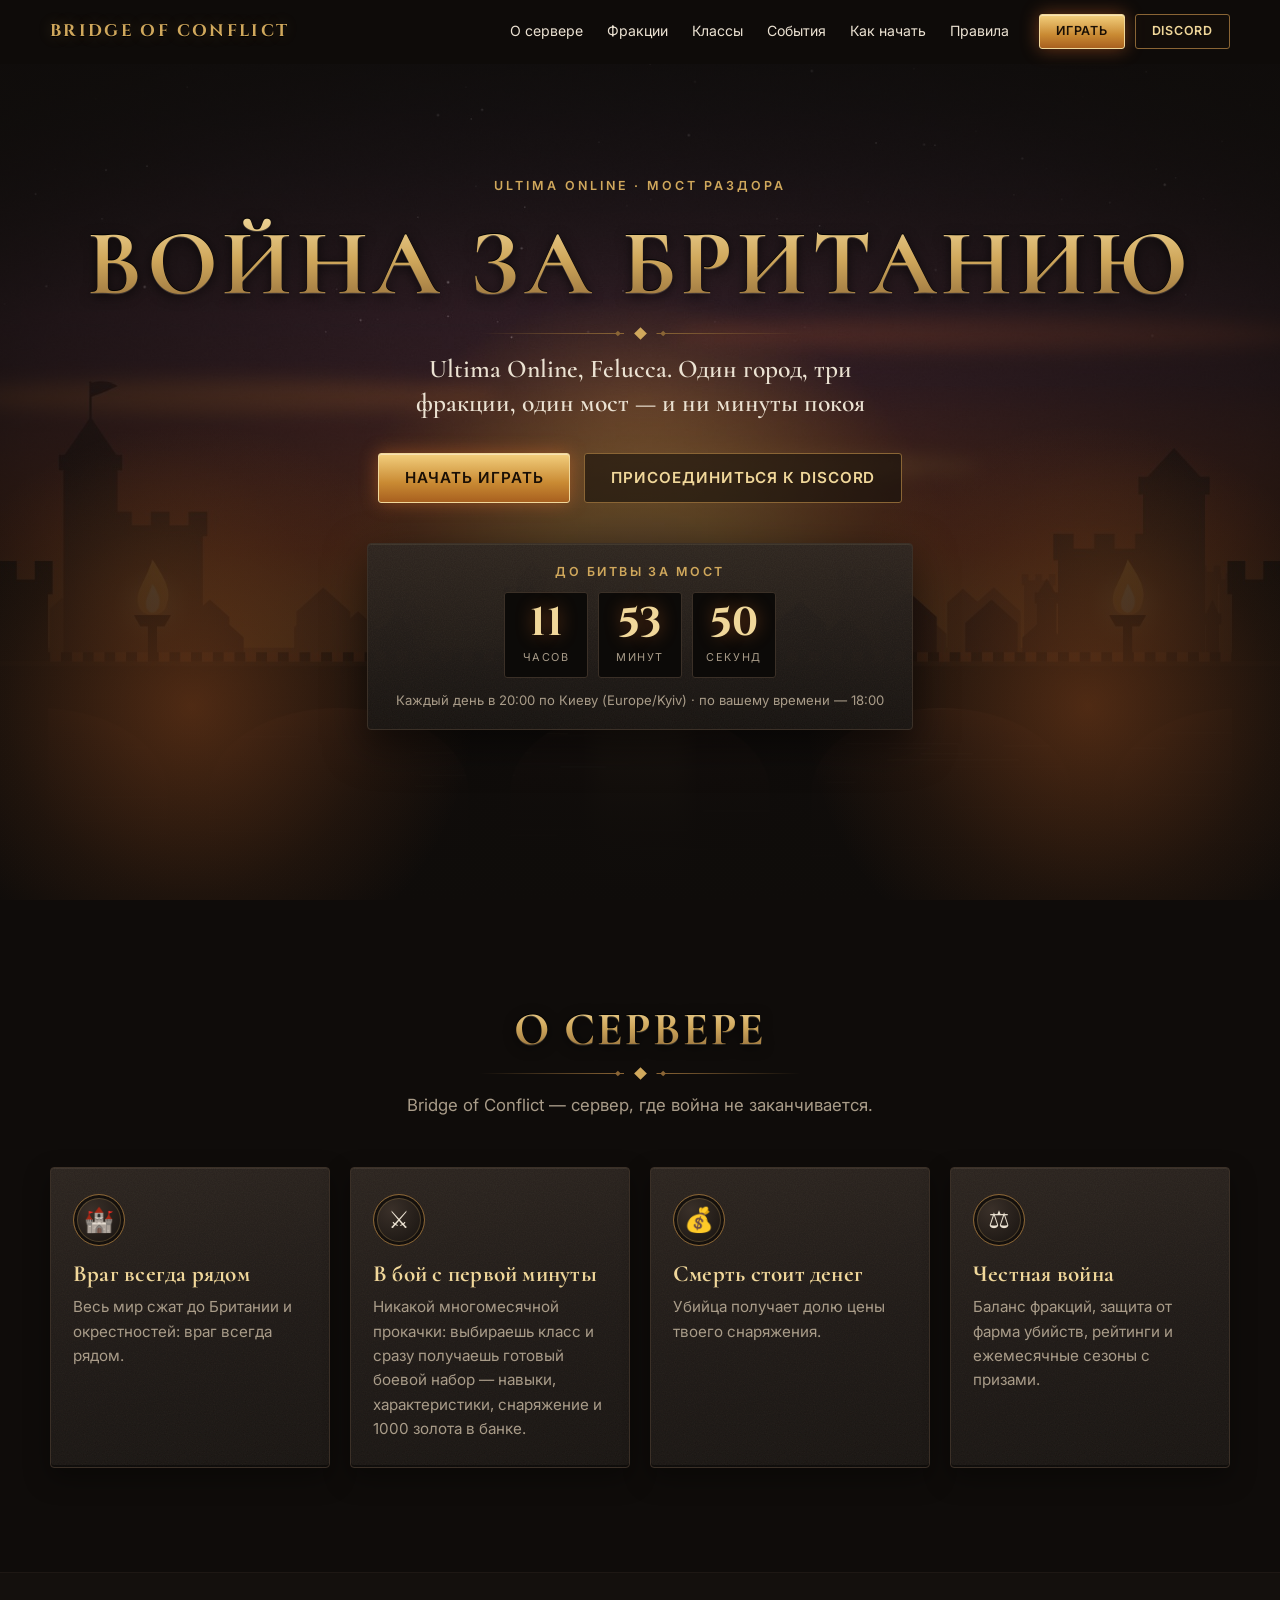
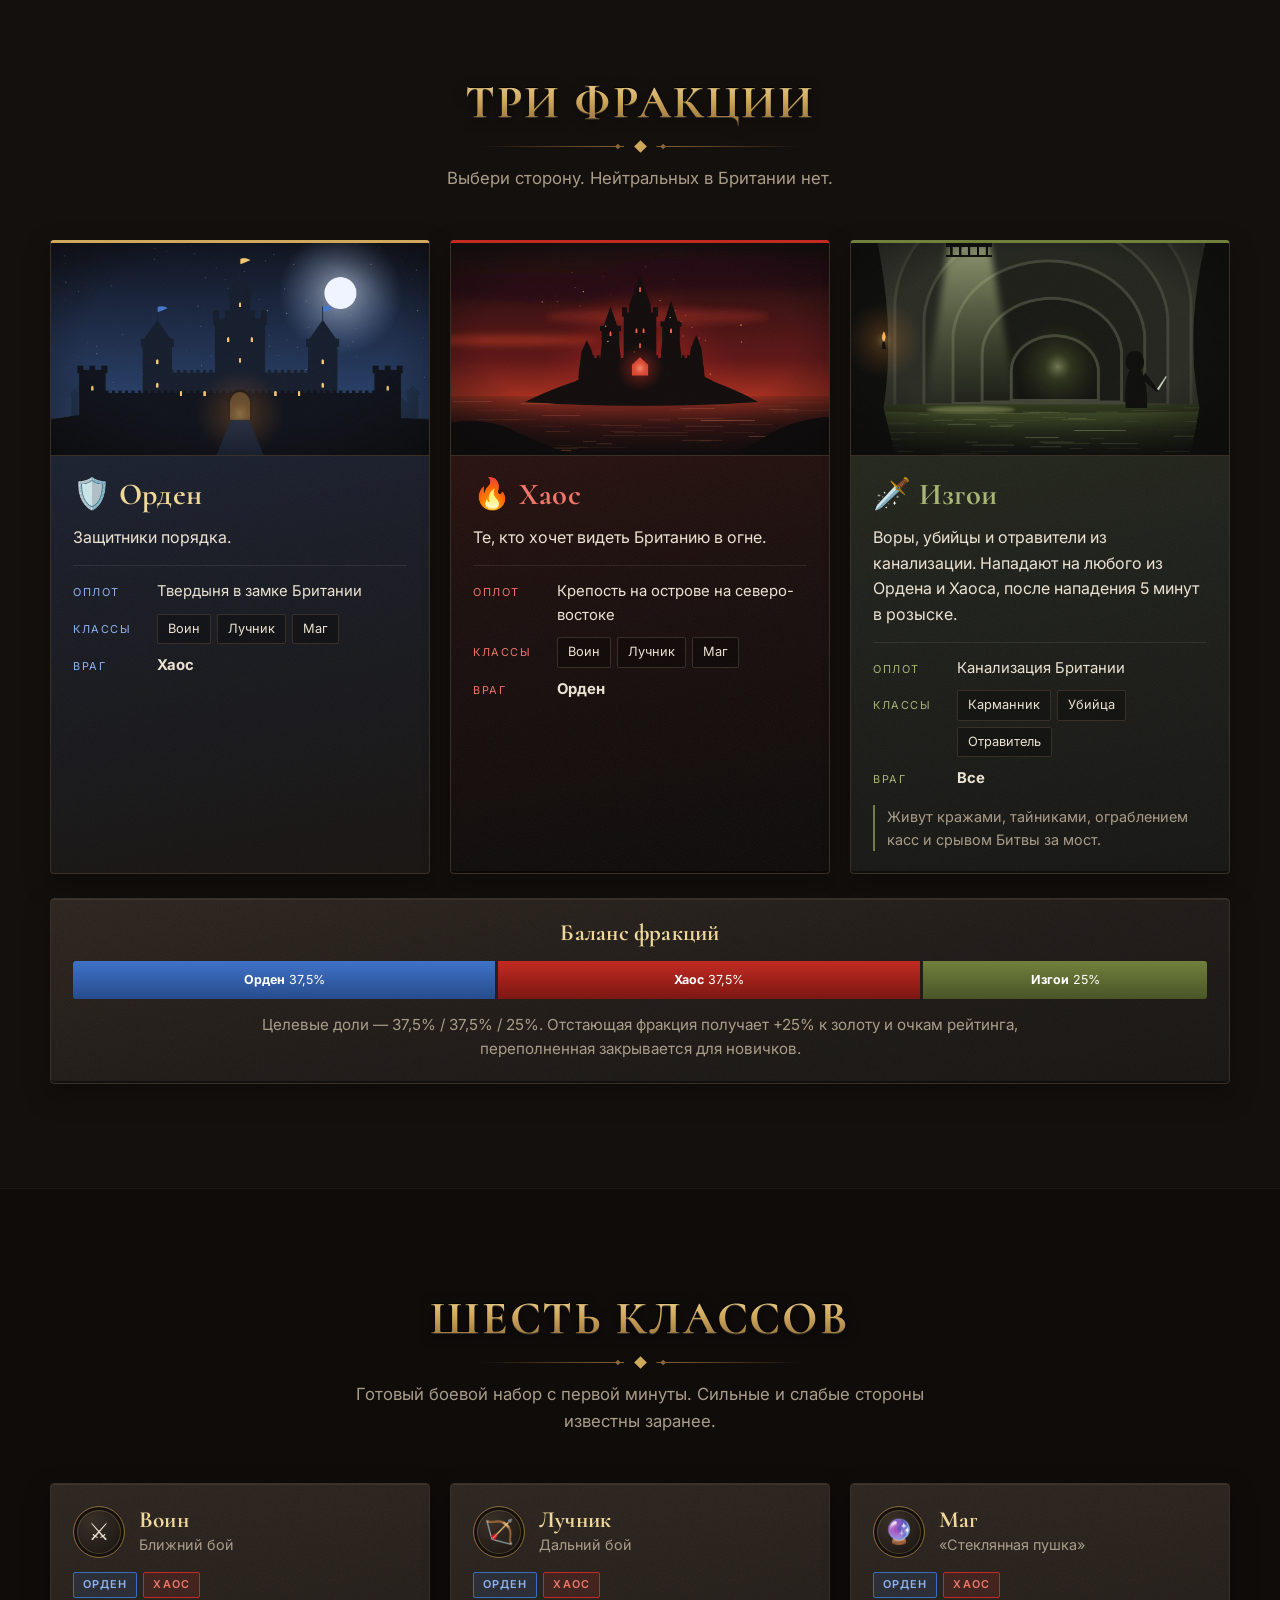
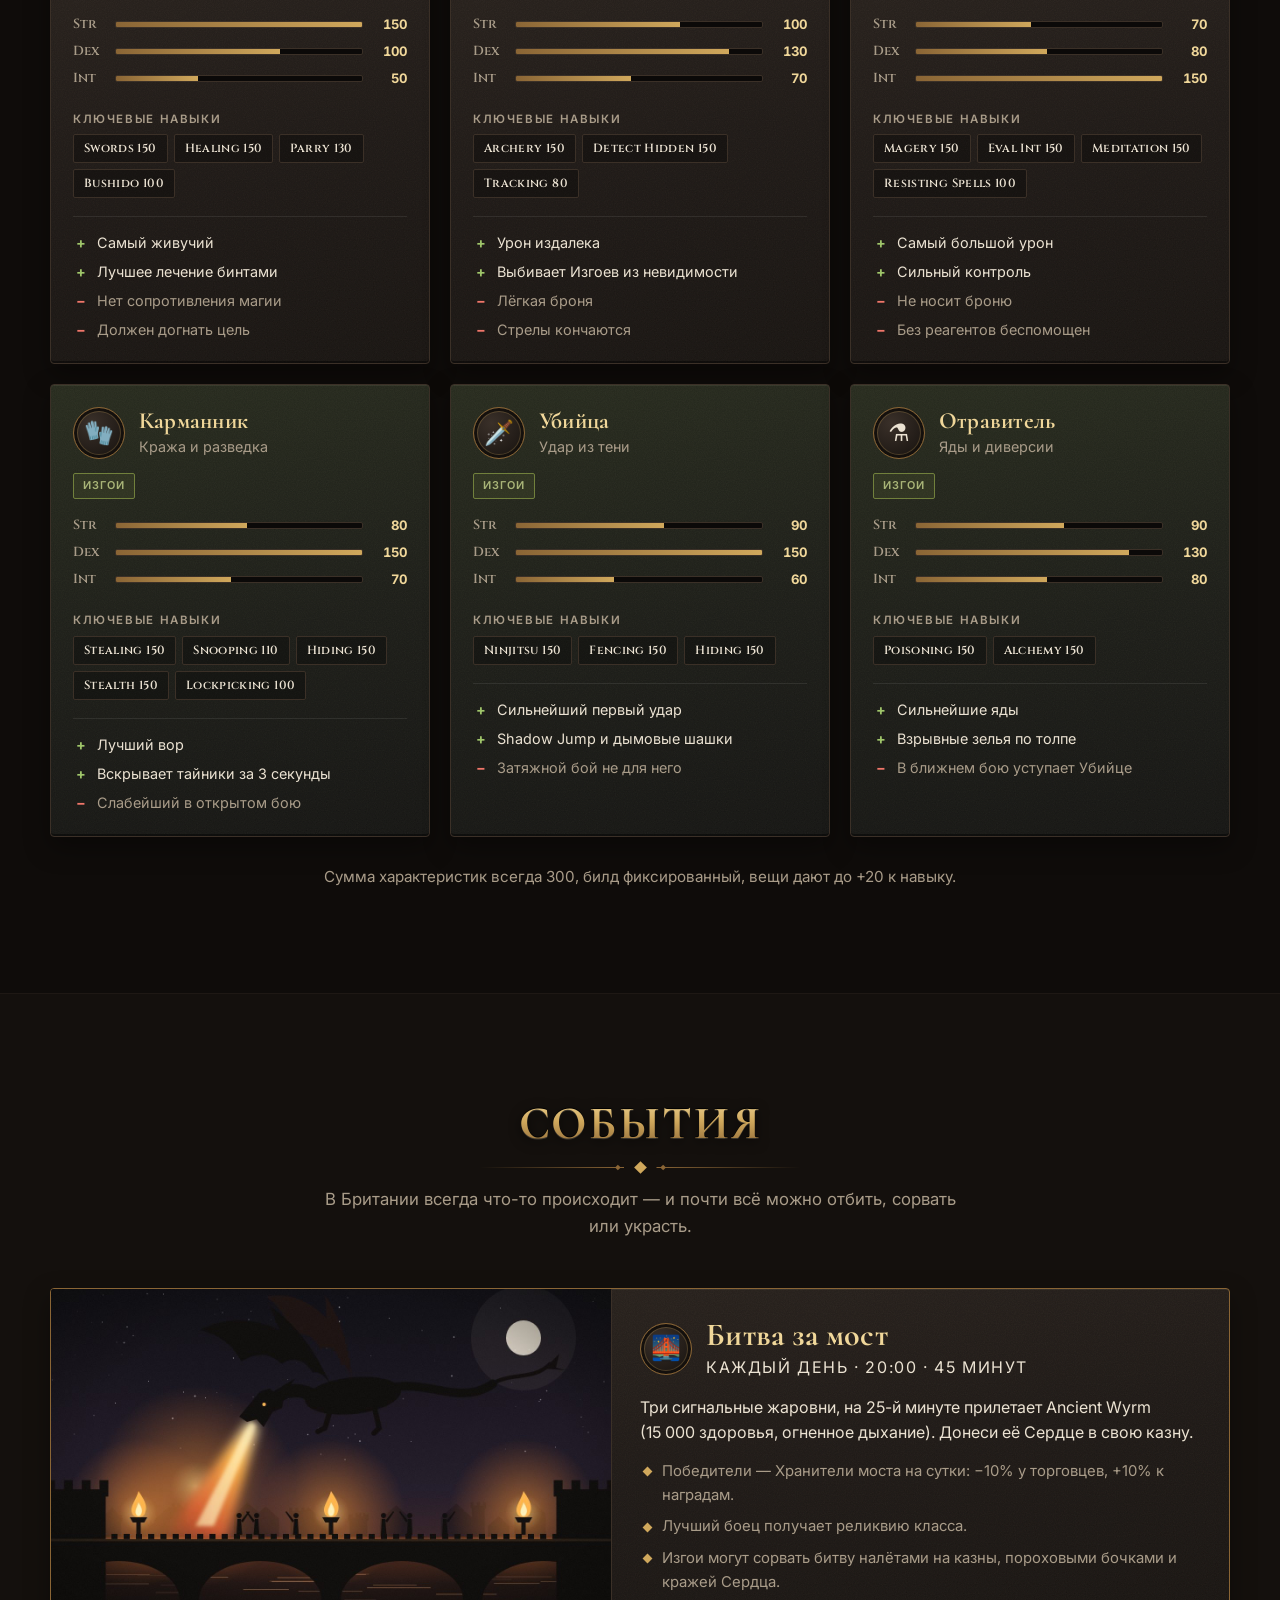
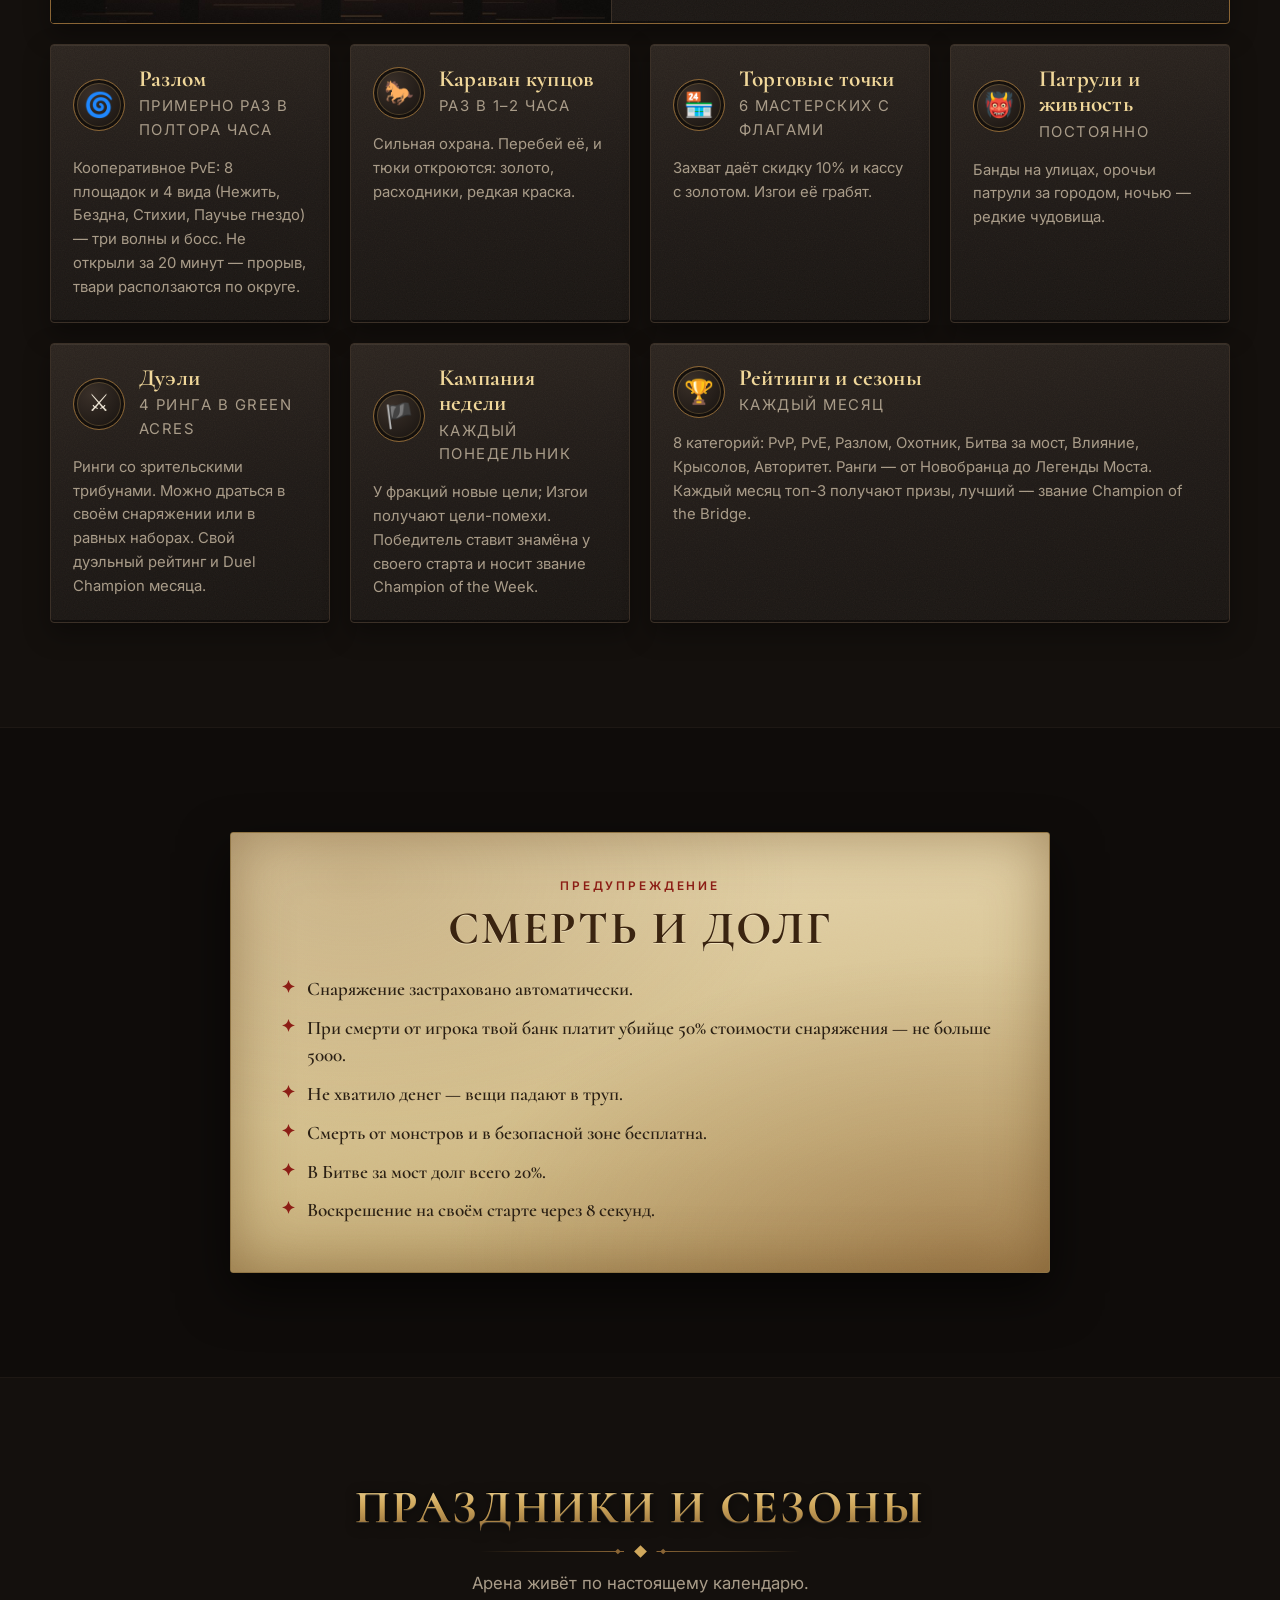
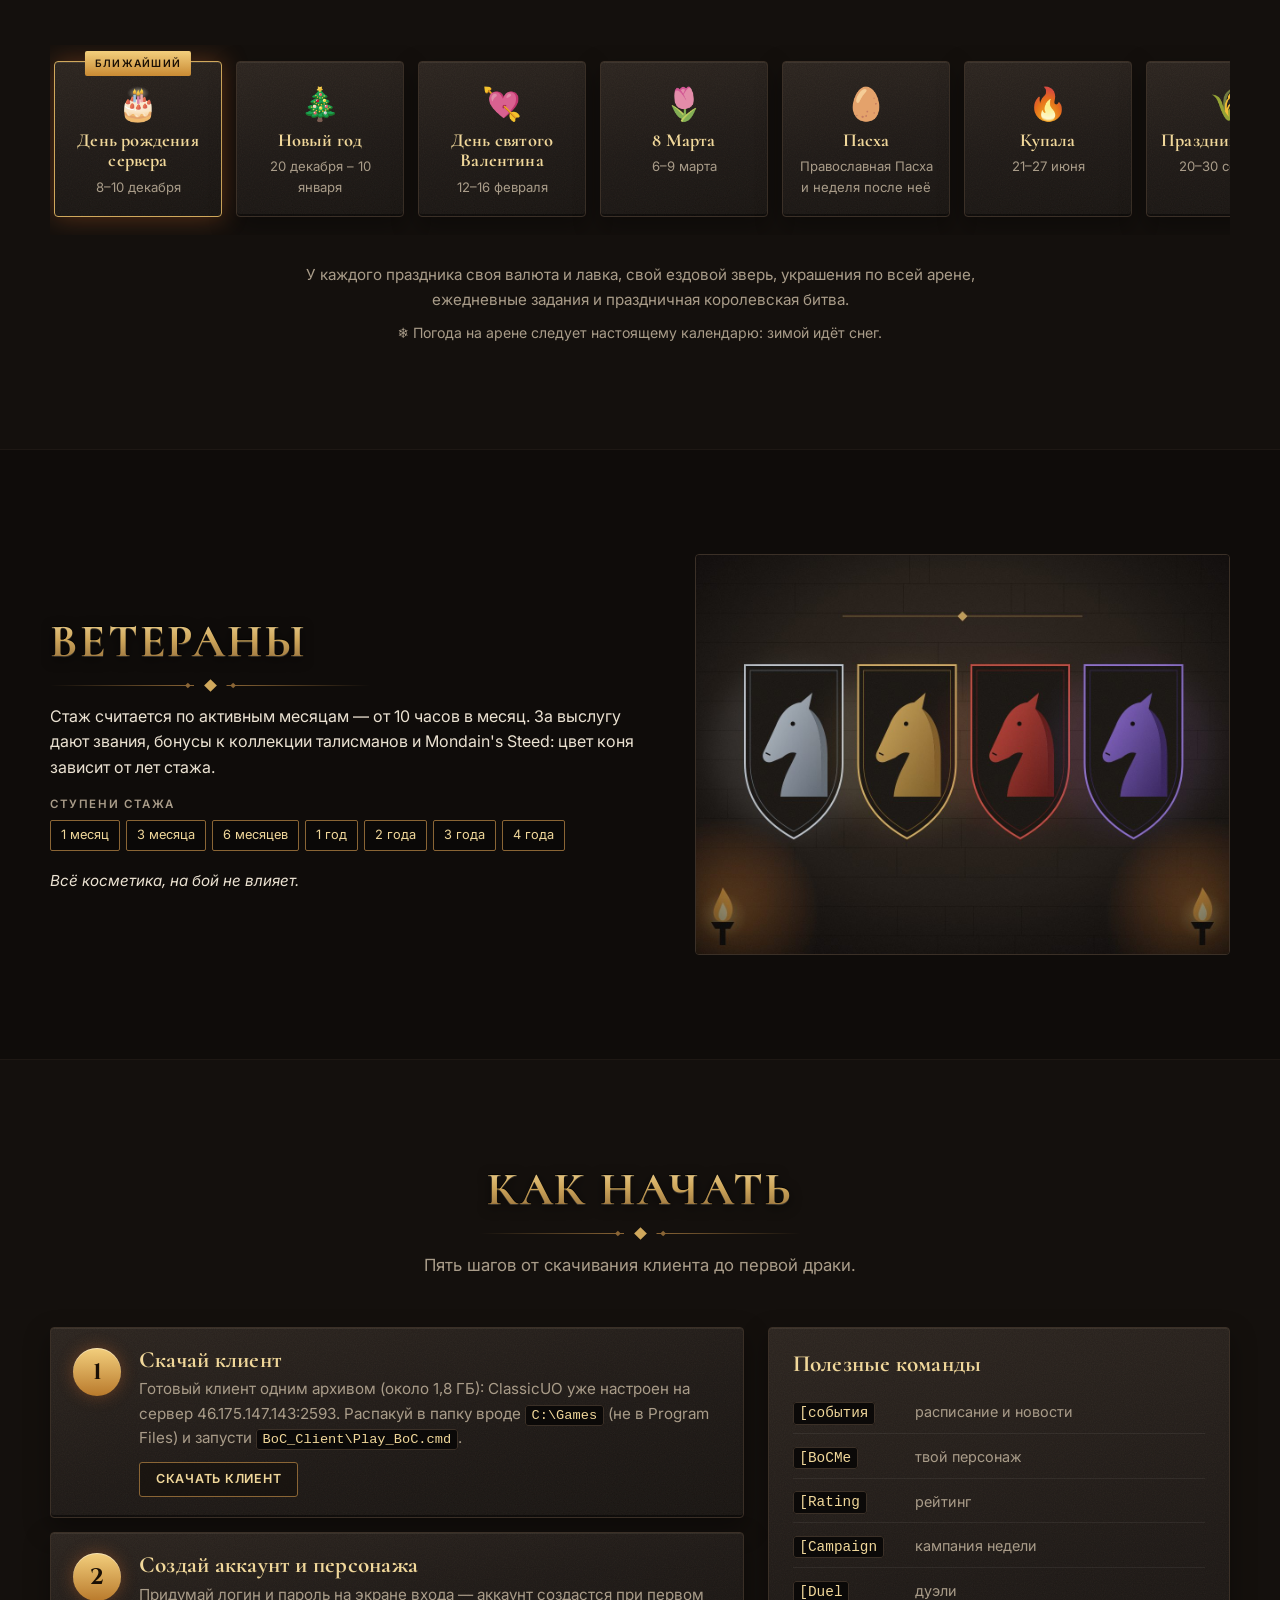
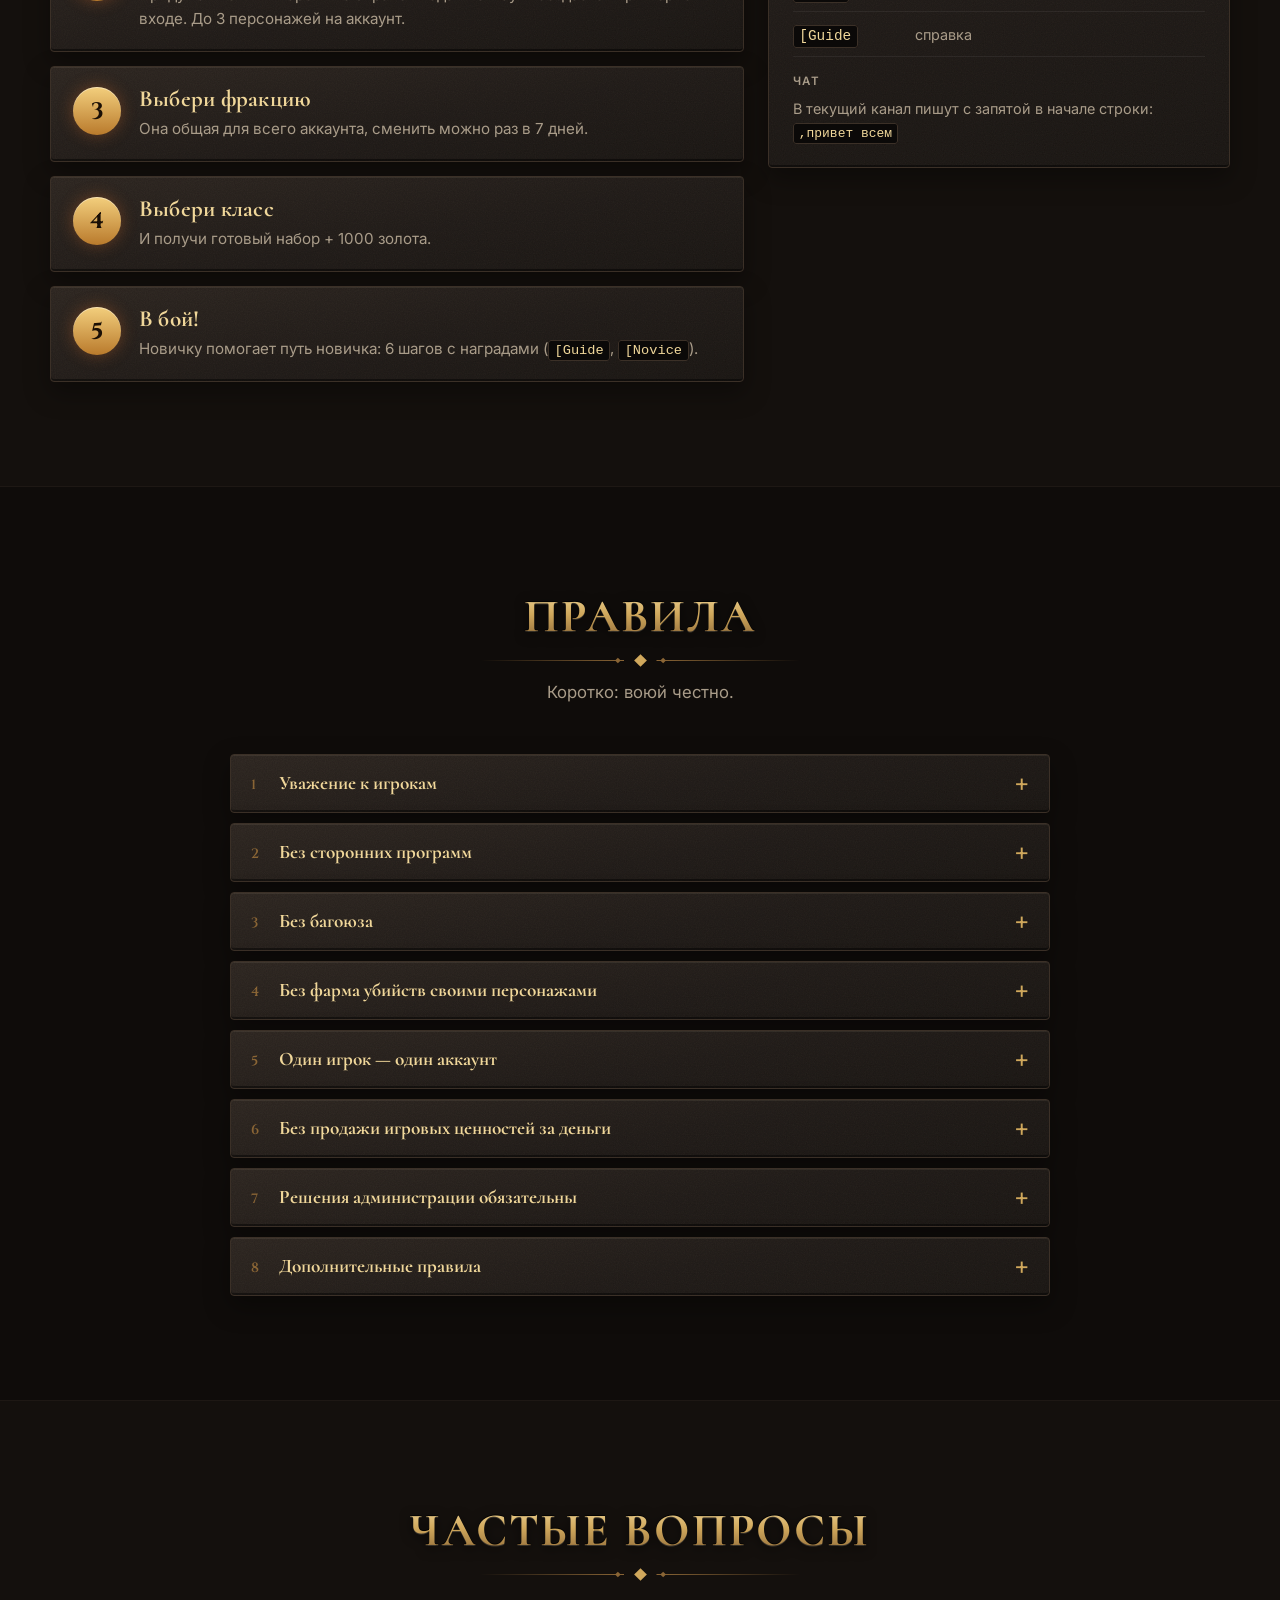
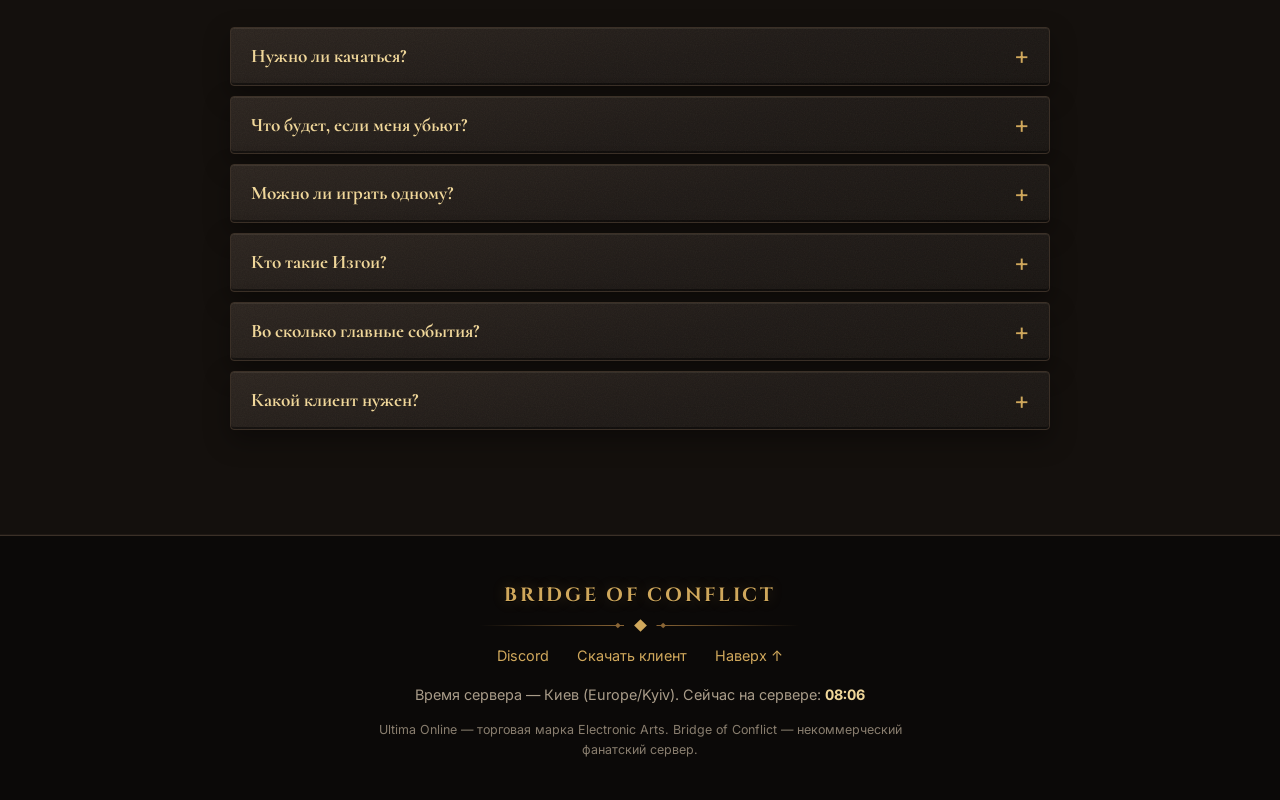
==== commit eb2d87fe: "Cache-busting version on css/js so visitors get the new texts at once Co-Authored-By: Claude Opus 5." ====
--- a/index.html
+++ b/index.html
@@ -28,7 +28,7 @@
   <link rel="preconnect" href="https://fonts.gstatic.com" crossorigin>
   <link href="https://fonts.googleapis.com/css2?family=Cinzel:wght@600;700&family=Cormorant:wght@600;700&family=Inter:wght@400;500;600&display=swap" rel="stylesheet">
 
-  <link rel="stylesheet" href="css/style.css">
+  <link rel="stylesheet" href="css/style.css?v=202611112158">
   <script>document.documentElement.classList.add('js');</script>
 </head>
 <body>
@@ -46,7 +46,7 @@
   </noscript>
 
   <!-- Все тексты и ссылки — в js/content.js -->
-  <script src="js/content.js"></script>
-  <script src="js/main.js"></script>
+  <script src="js/content.js?v=202611112158"></script>
+  <script src="js/main.js?v=202611112158"></script>
 </body>
 </html>
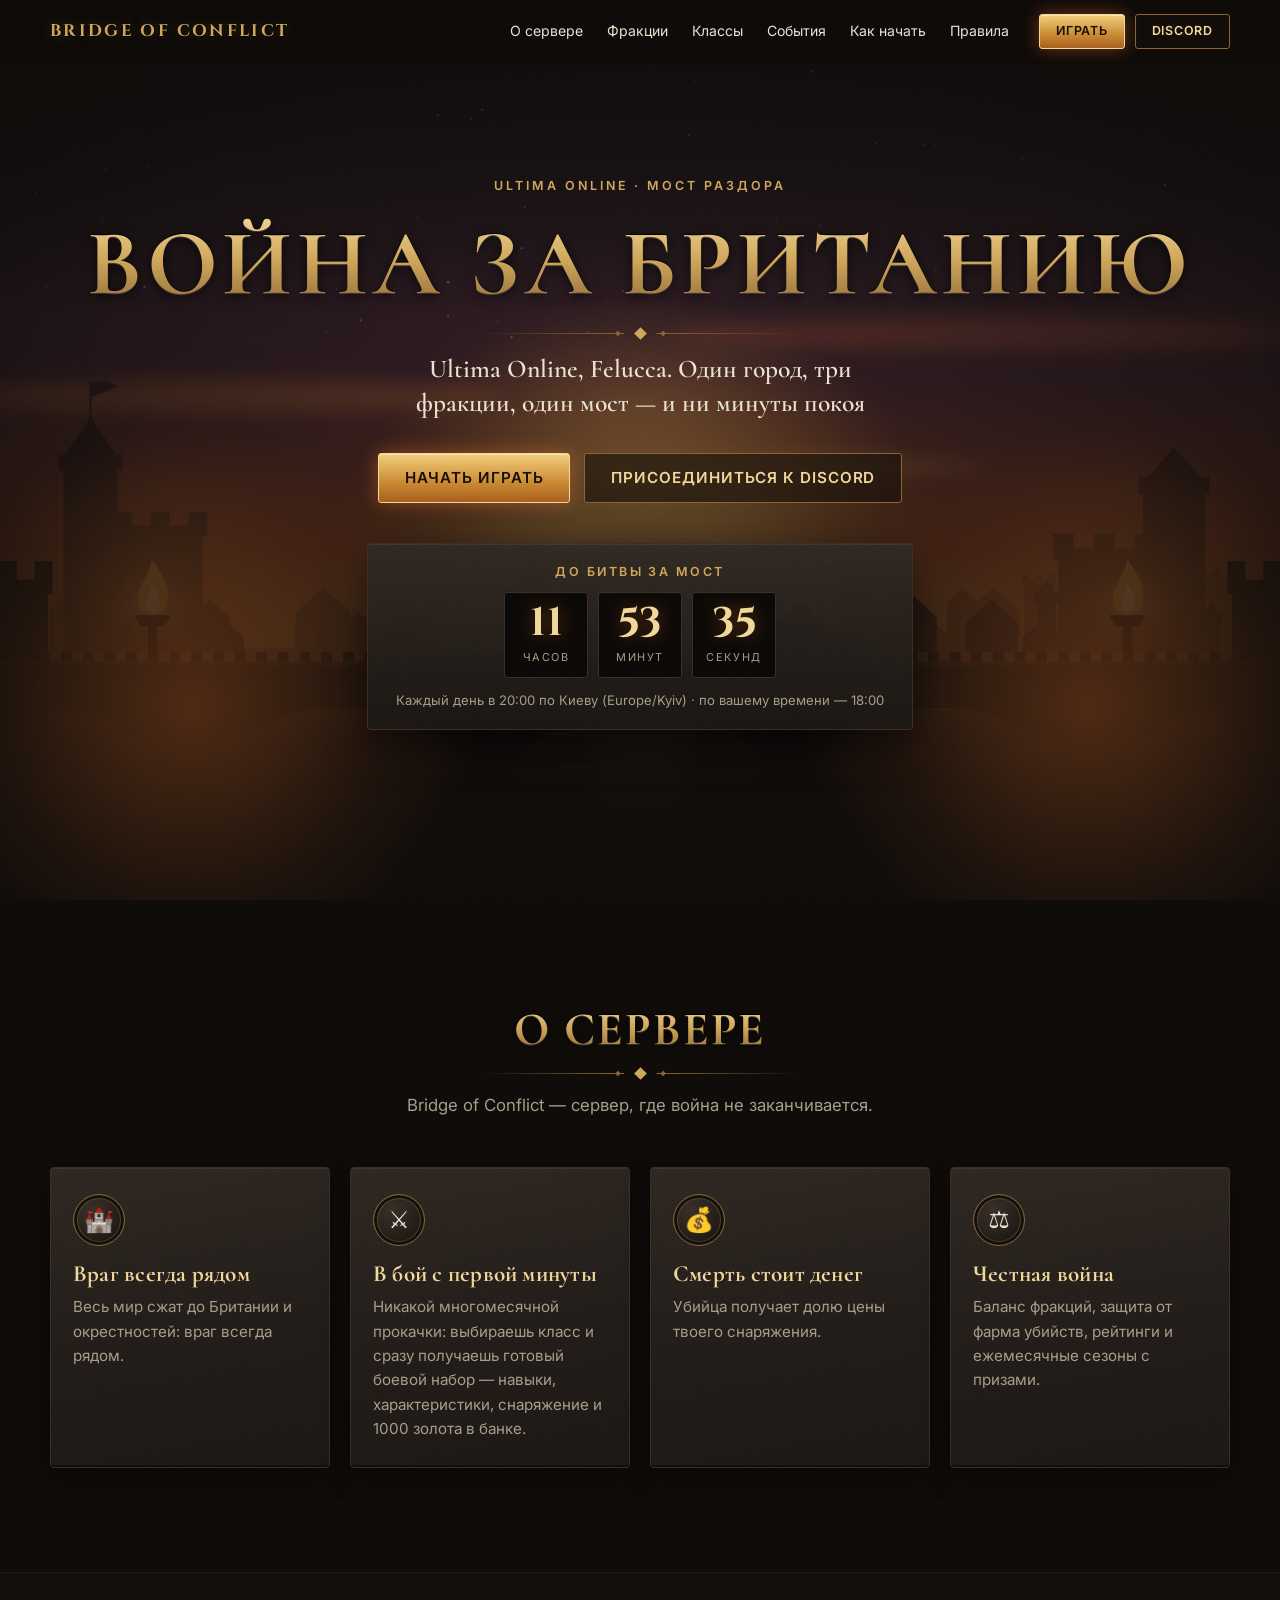
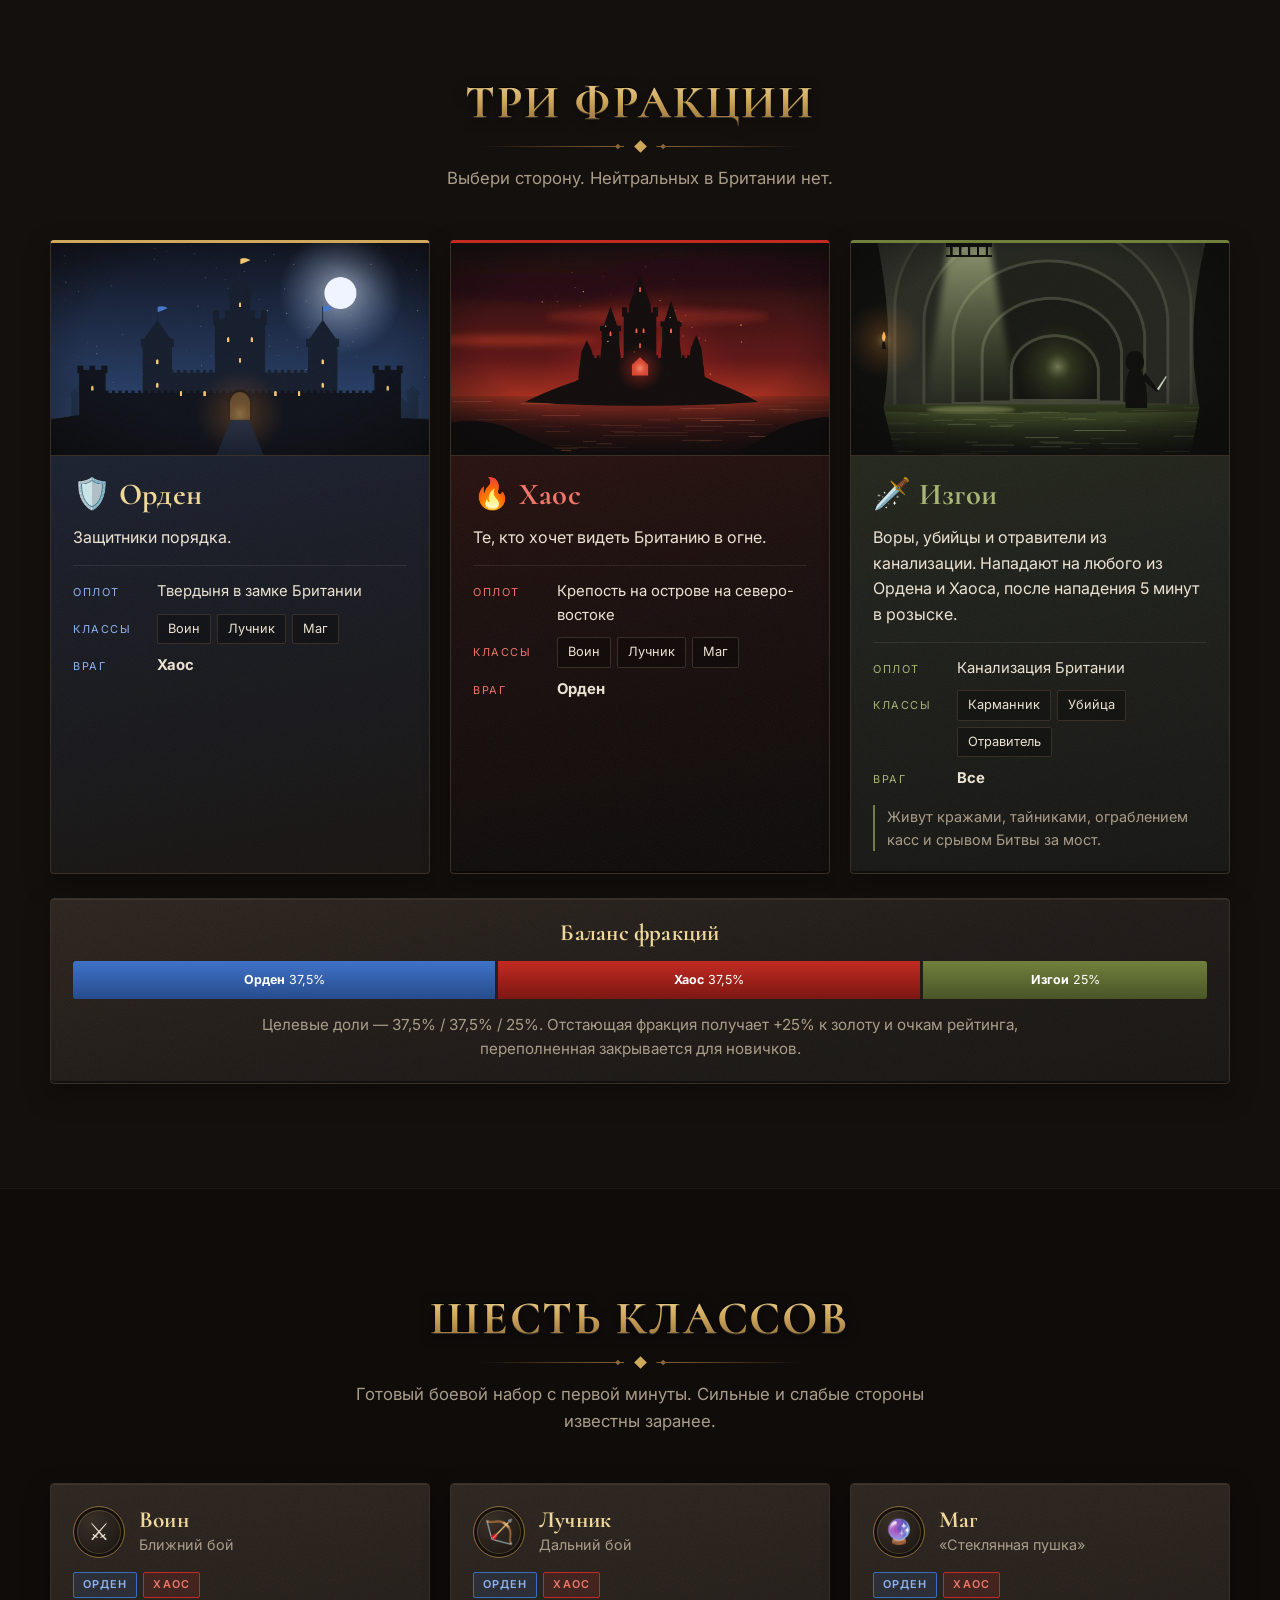
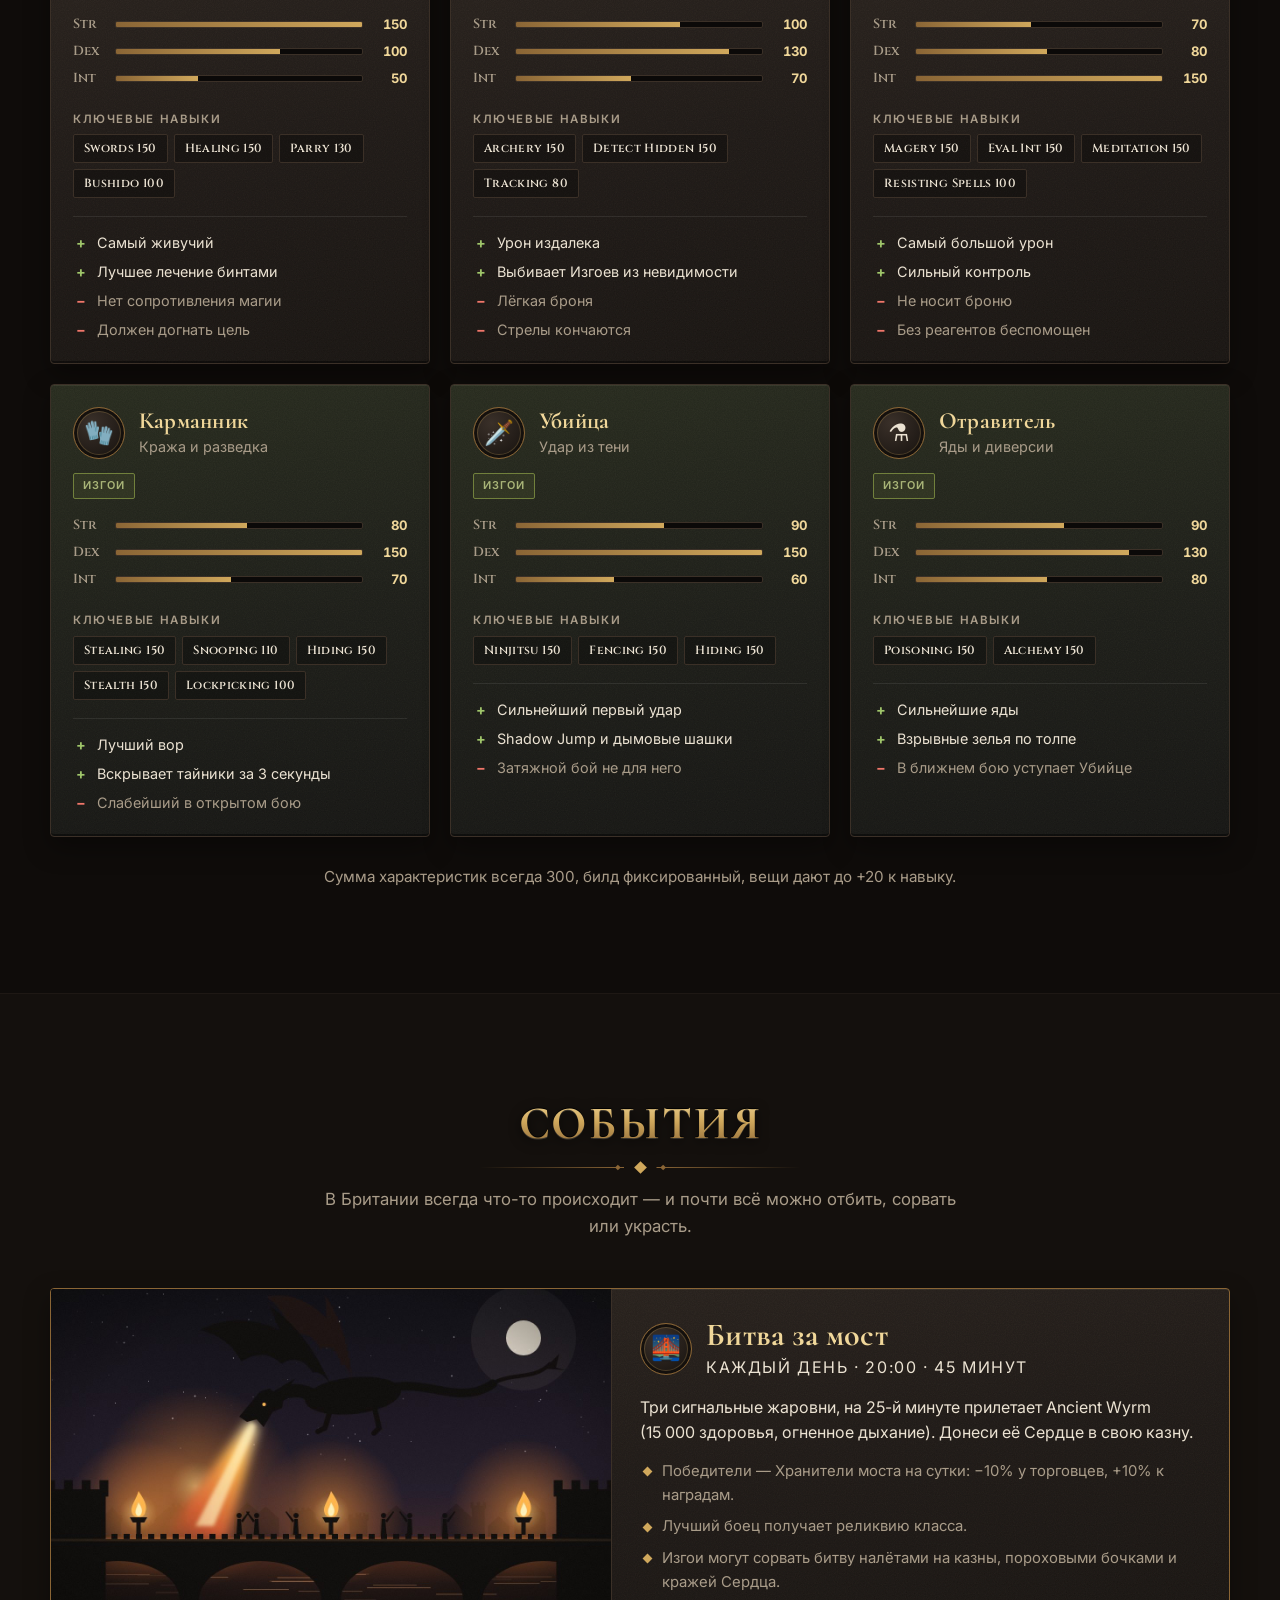
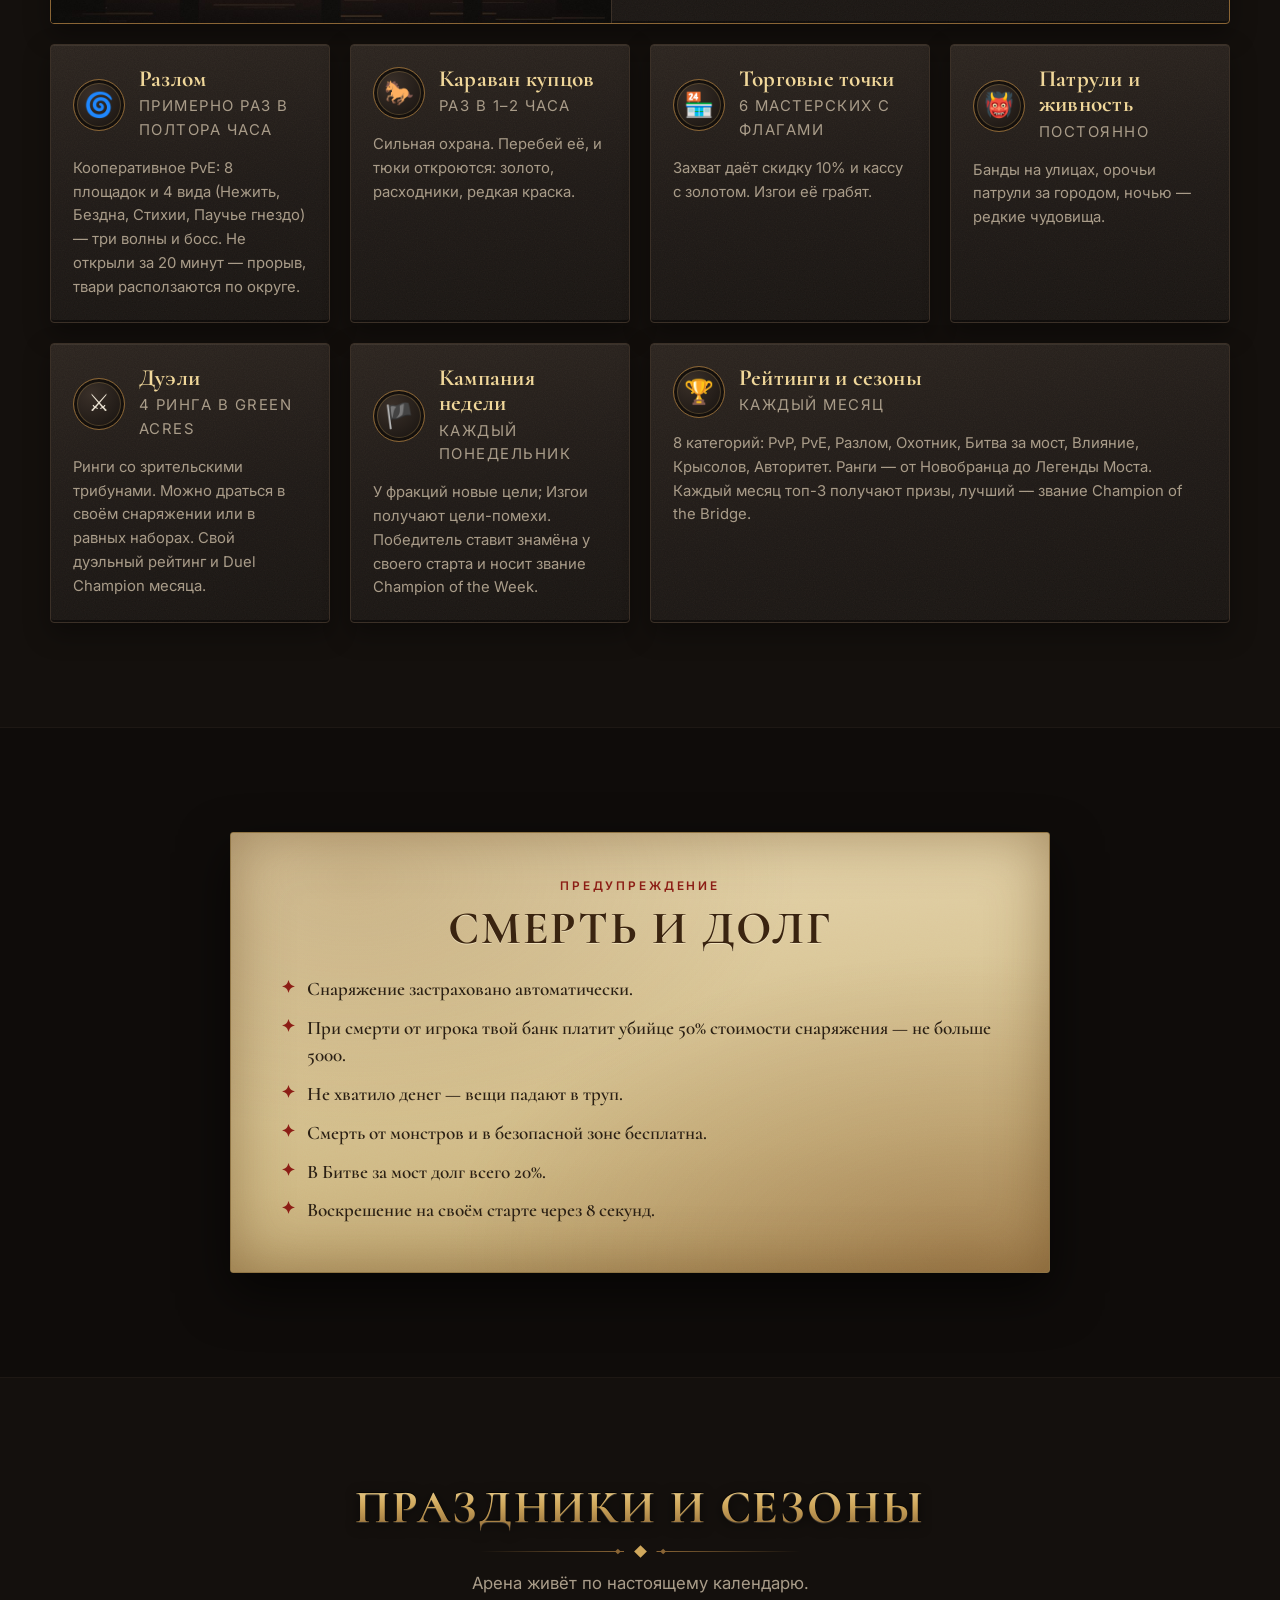
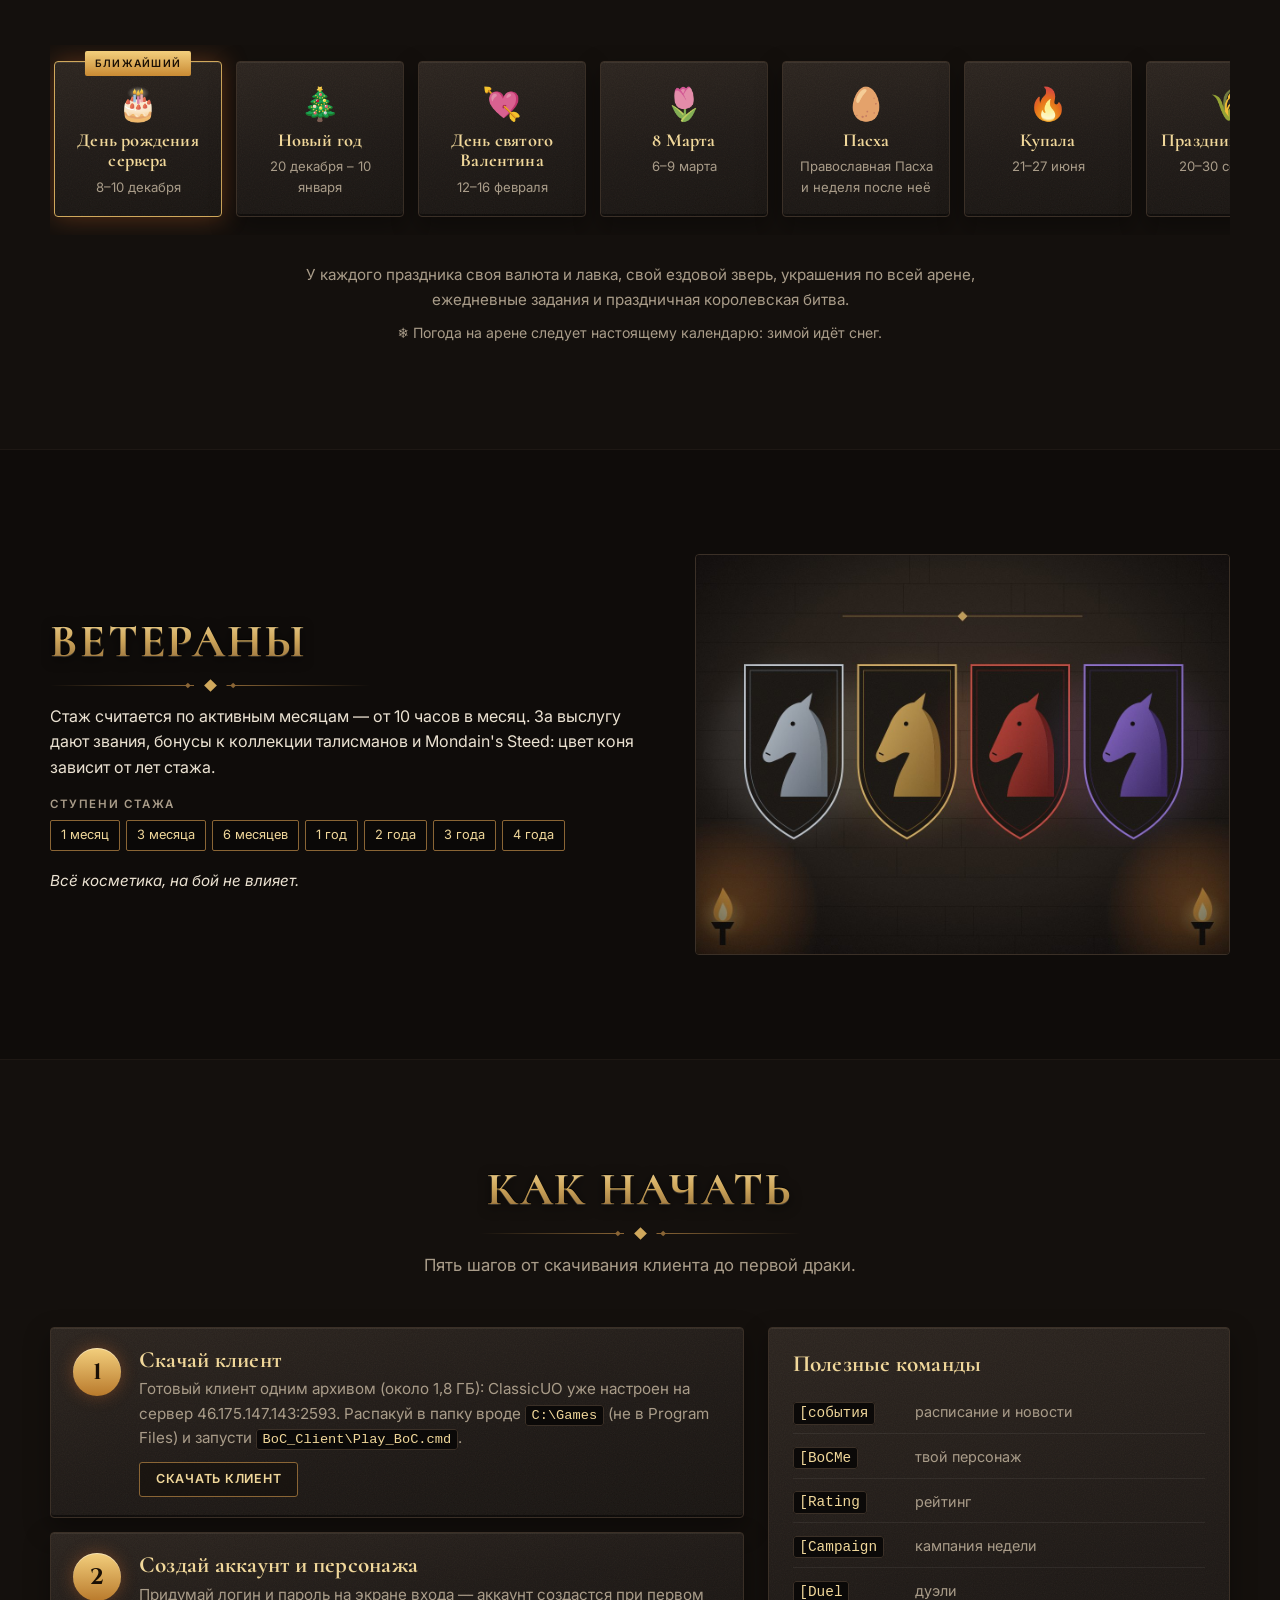
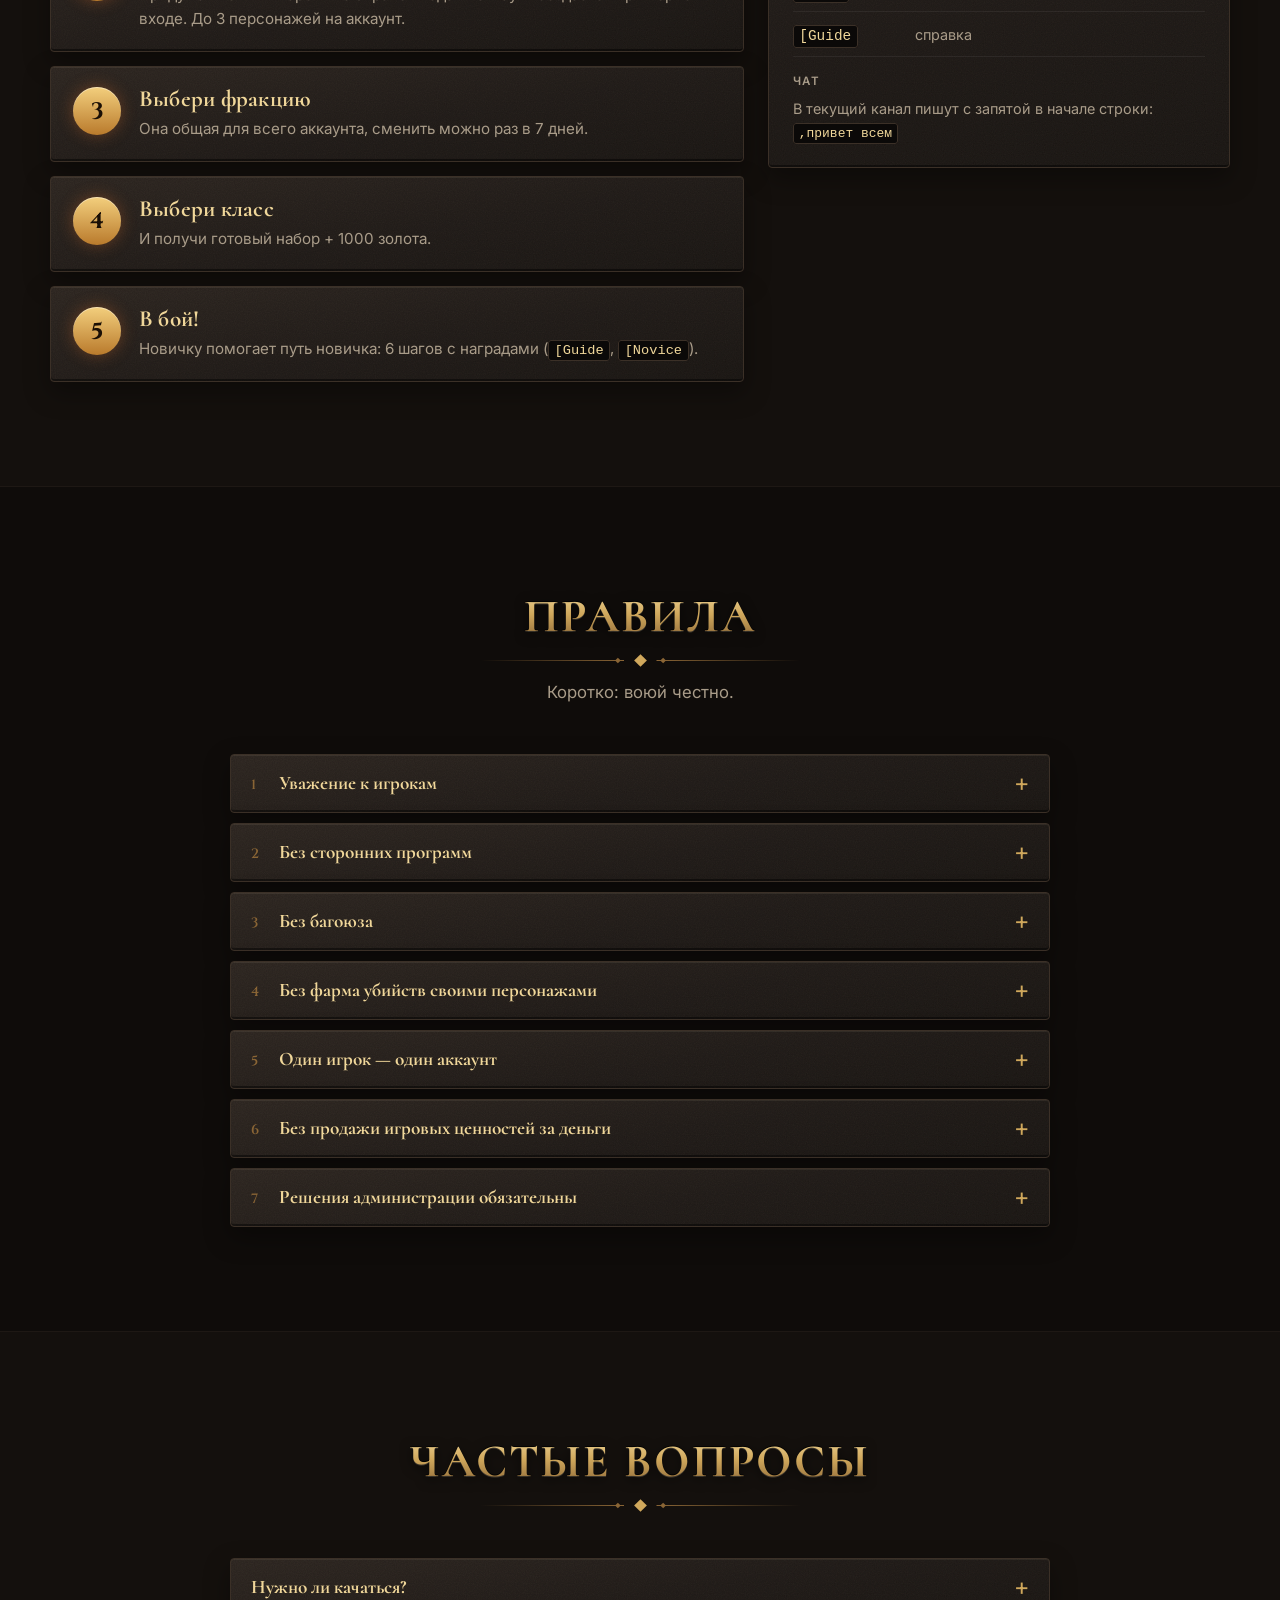
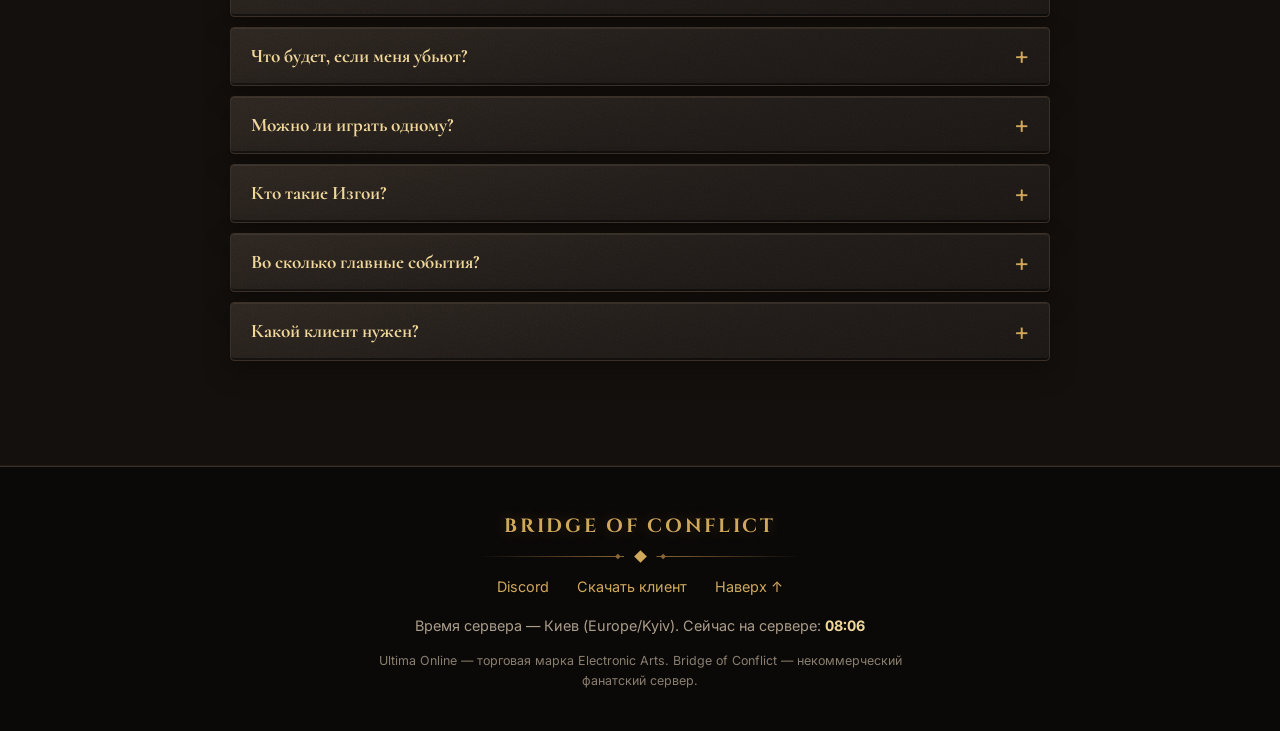
==== commit 58ed5d7f: "Remove the empty 'additional rules' item Co-Authored-By: Claude Opus 5.5 <noreply@anthropic.com> Cla" ====
--- a/index.html
+++ b/index.html
@@ -28,7 +28,7 @@
   <link rel="preconnect" href="https://fonts.gstatic.com" crossorigin>
   <link href="https://fonts.googleapis.com/css2?family=Cinzel:wght@600;700&family=Cormorant:wght@600;700&family=Inter:wght@400;500;600&display=swap" rel="stylesheet">
 
-  <link rel="stylesheet" href="css/style.css?v=202611112158">
+  <link rel="stylesheet" href="css/style.css?v=202611112159">
   <script>document.documentElement.classList.add('js');</script>
 </head>
 <body>
@@ -46,7 +46,7 @@
   </noscript>
 
   <!-- Все тексты и ссылки — в js/content.js -->
-  <script src="js/content.js?v=202611112158"></script>
-  <script src="js/main.js?v=202611112158"></script>
+  <script src="js/content.js?v=202611112159"></script>
+  <script src="js/main.js?v=202611112159"></script>
 </body>
 </html>
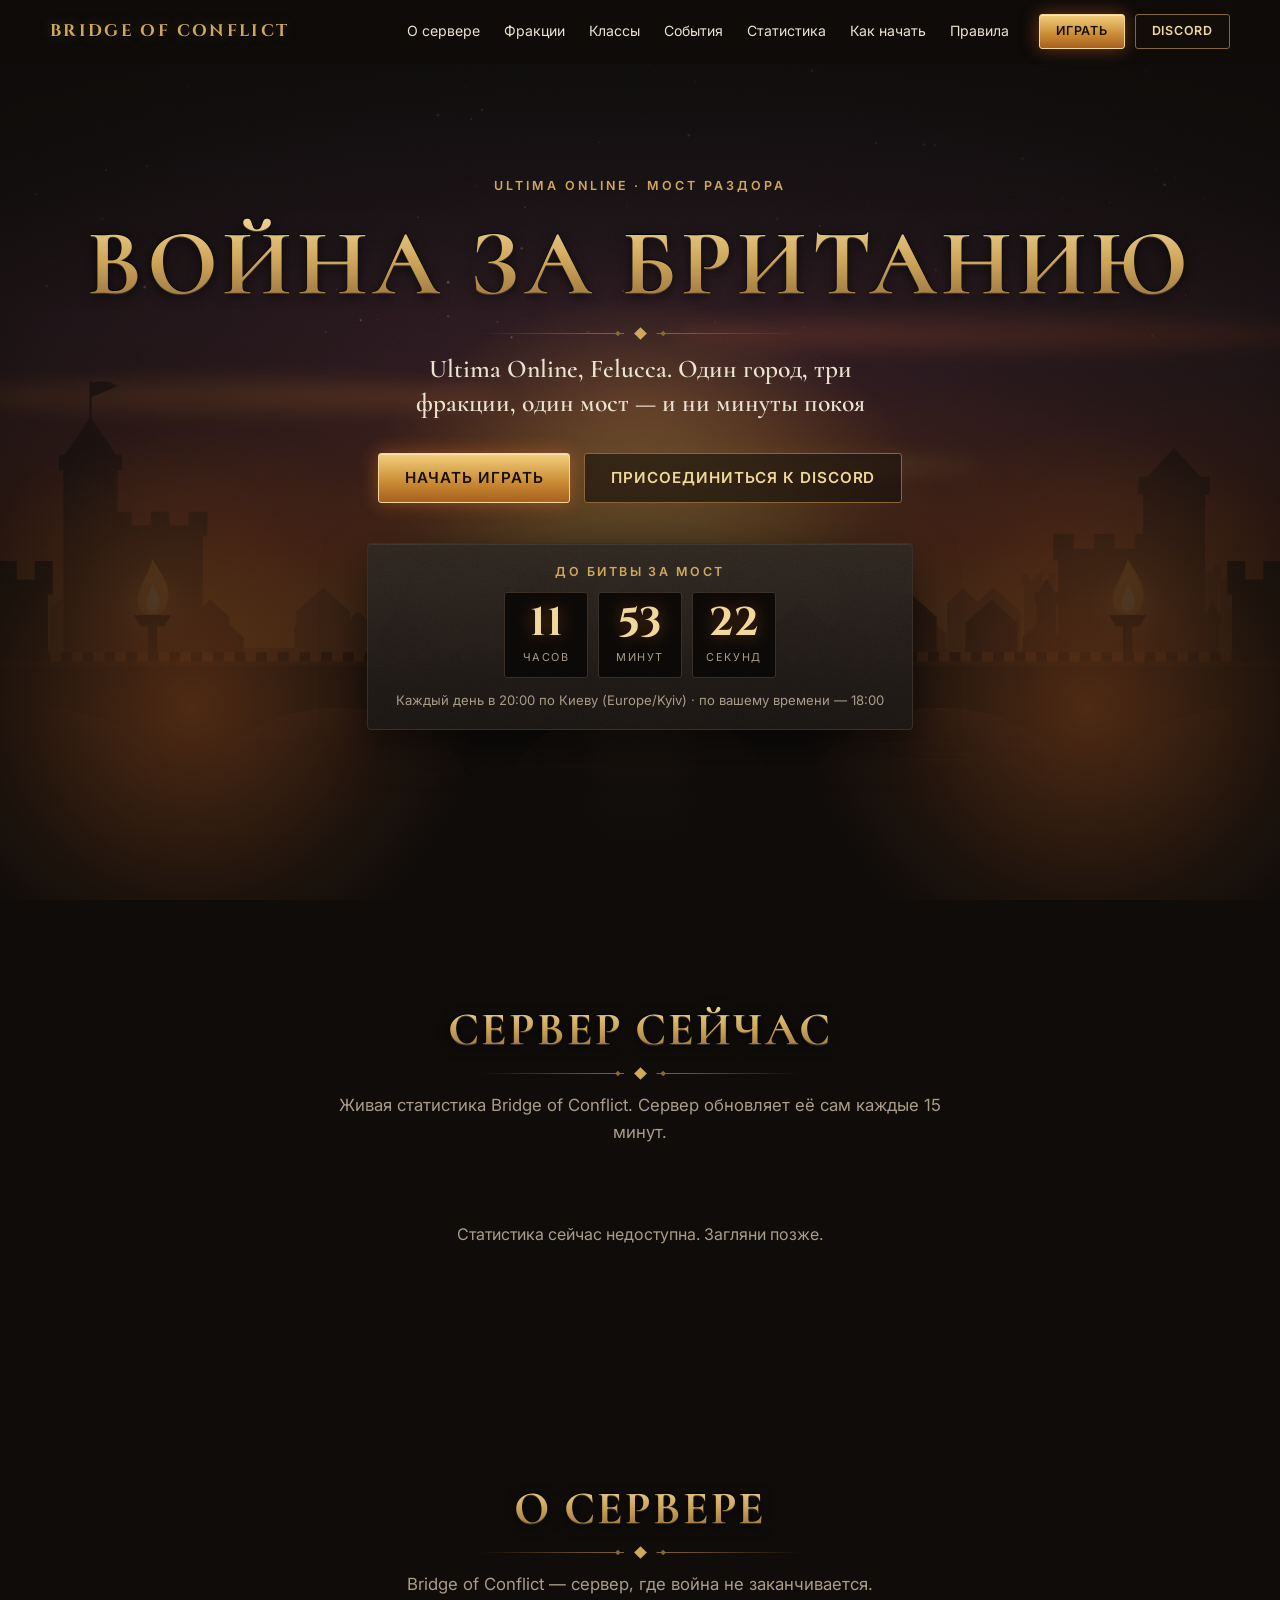
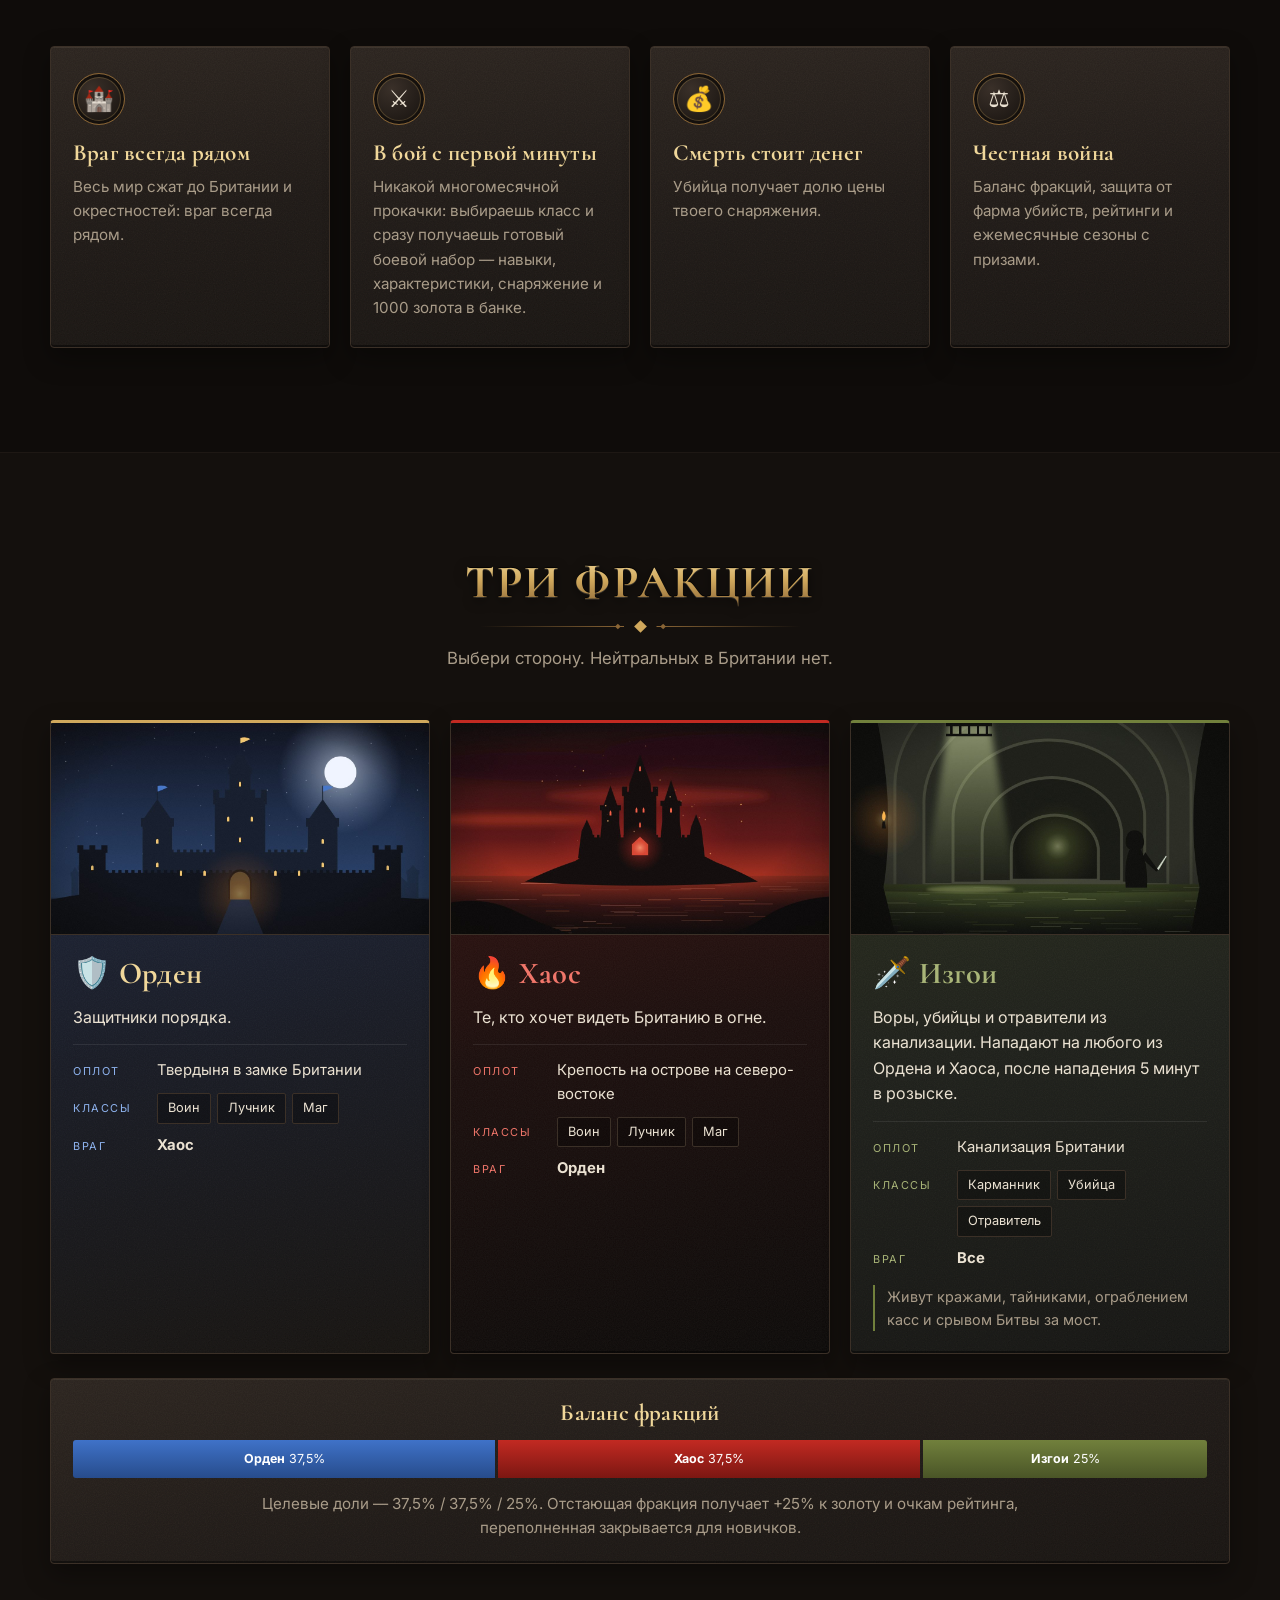
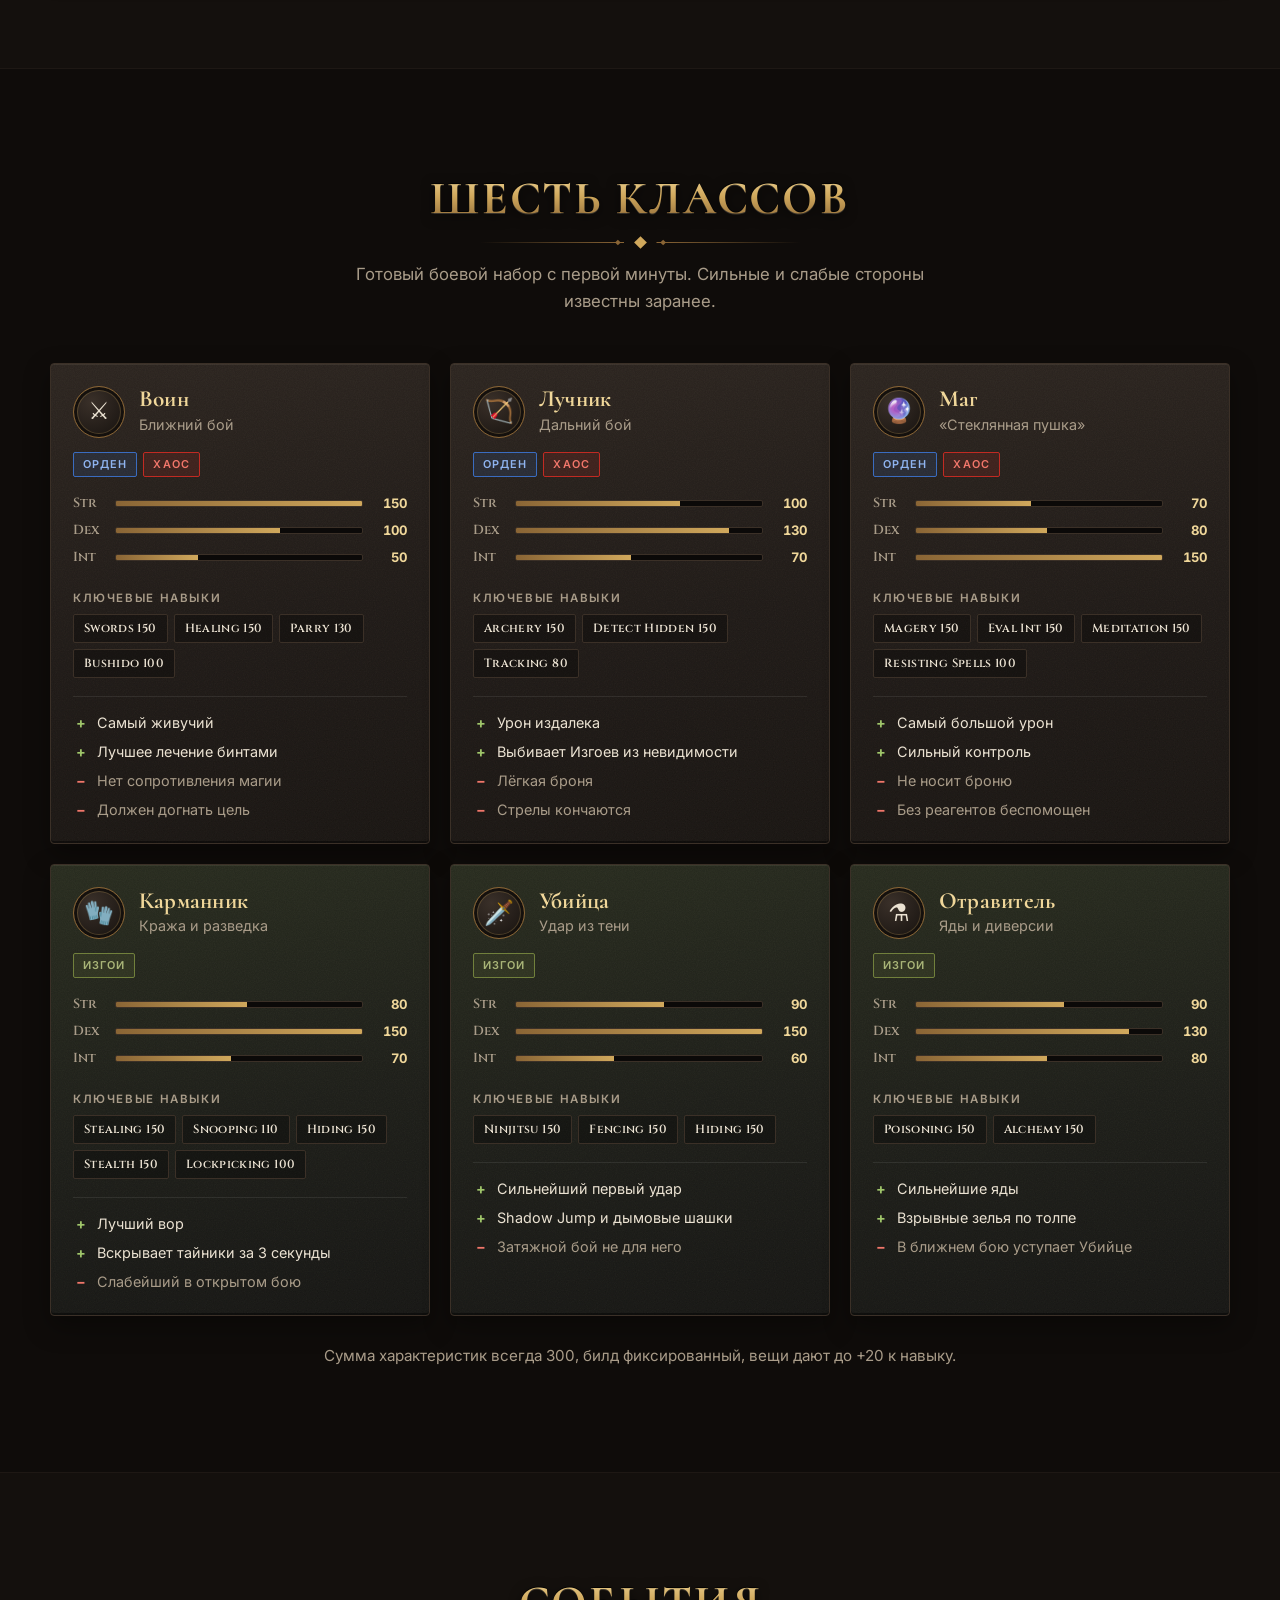
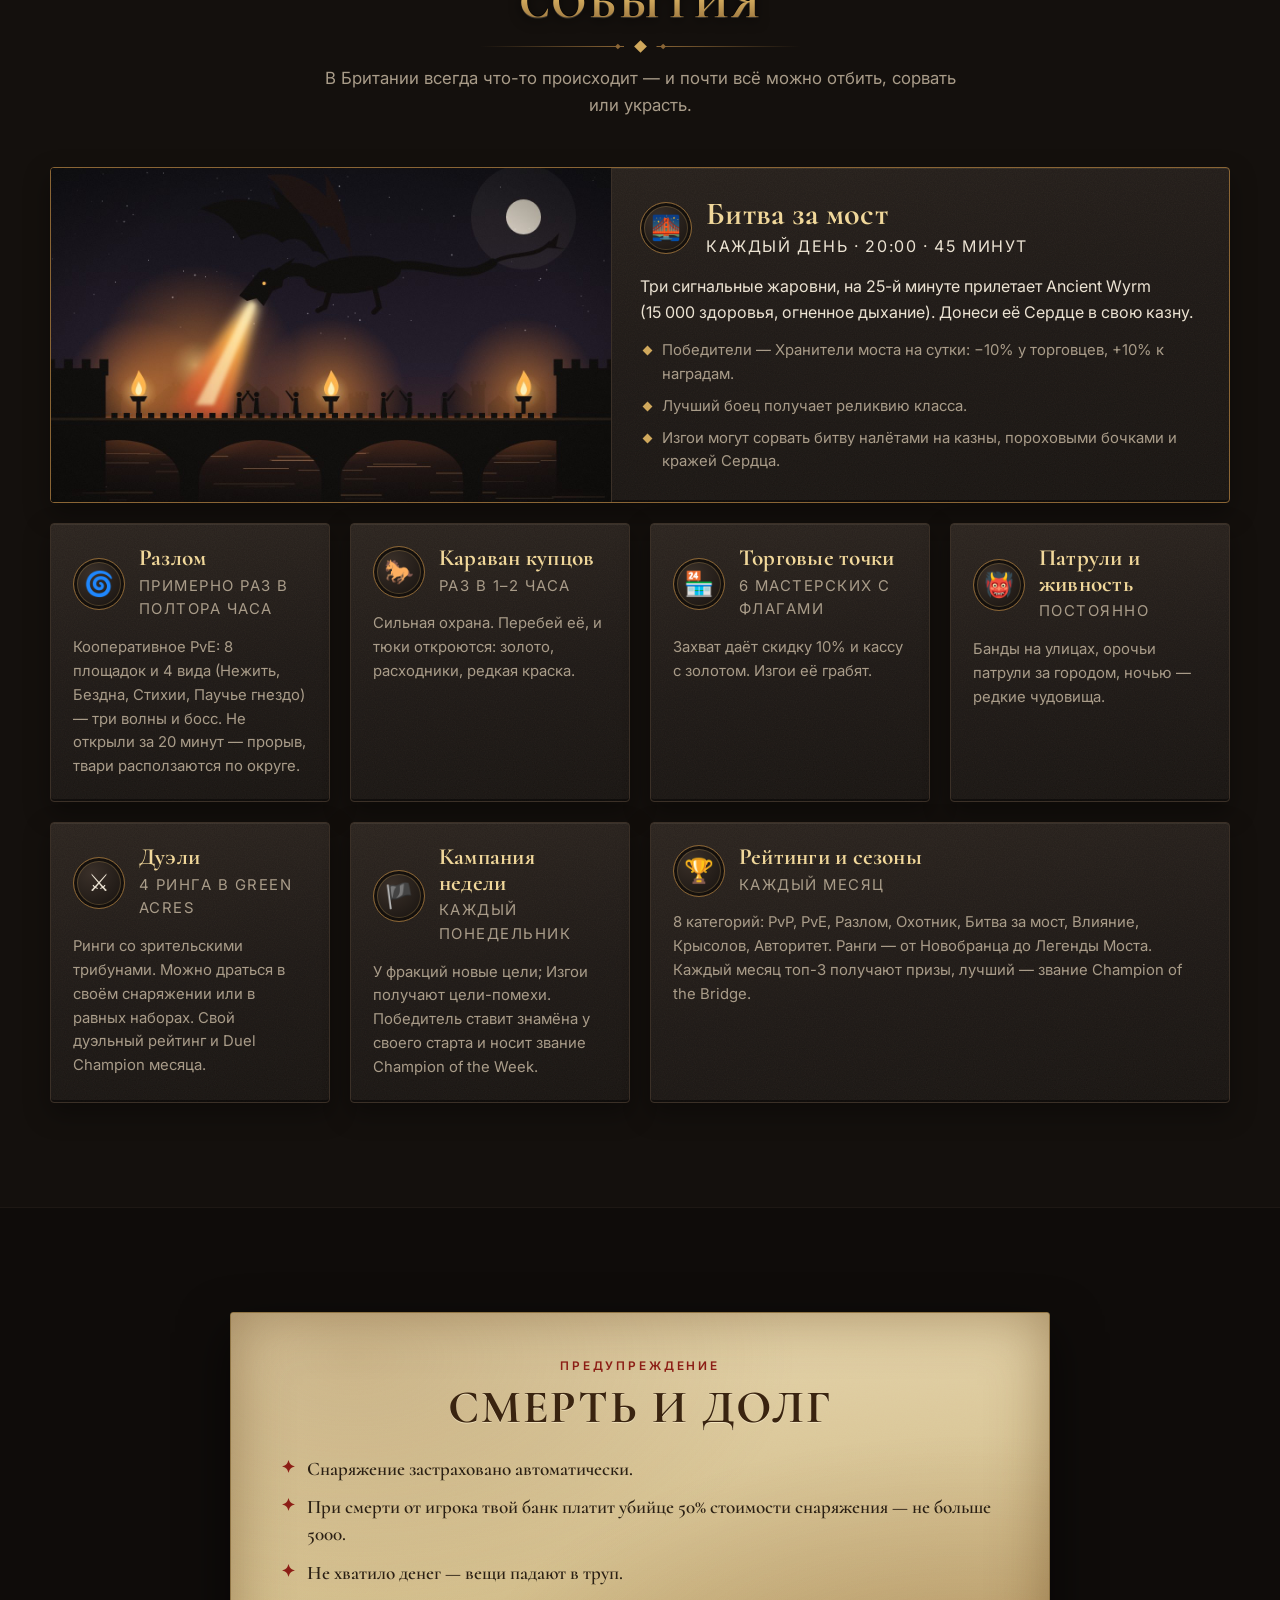
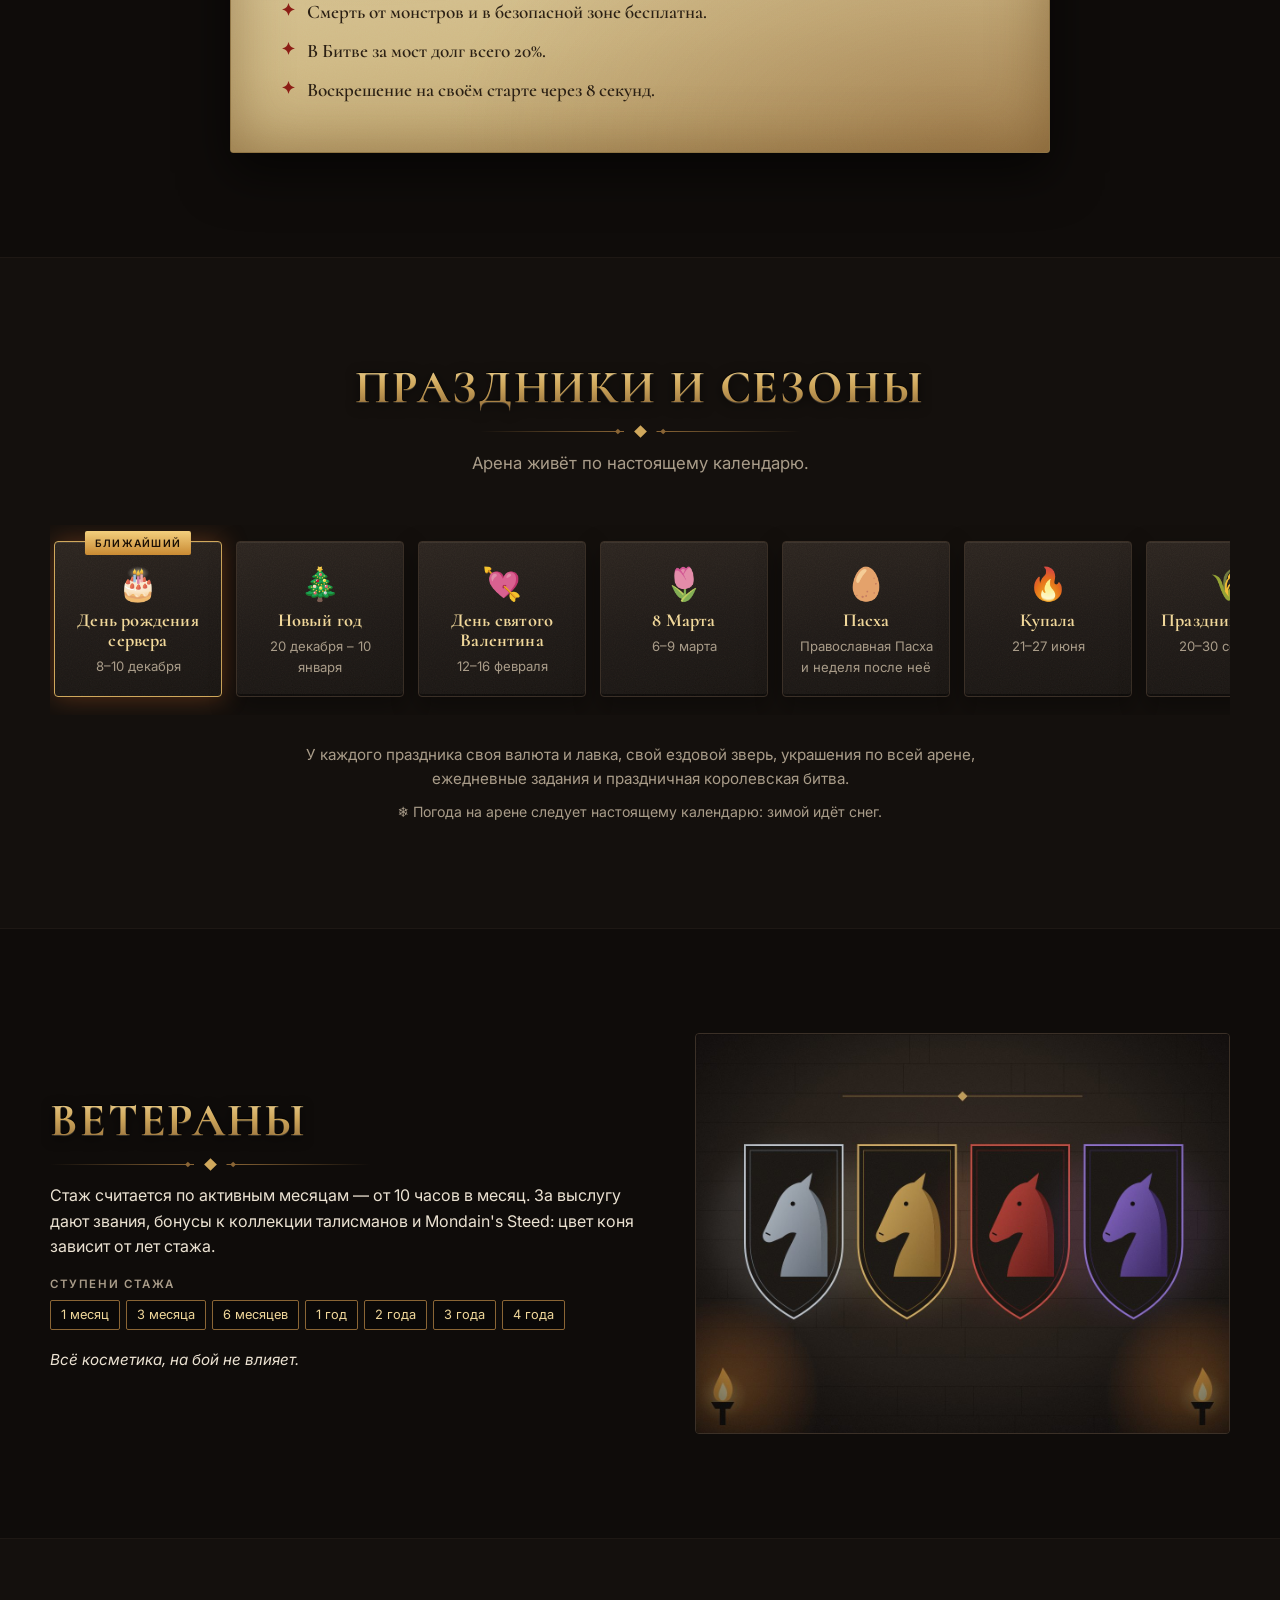
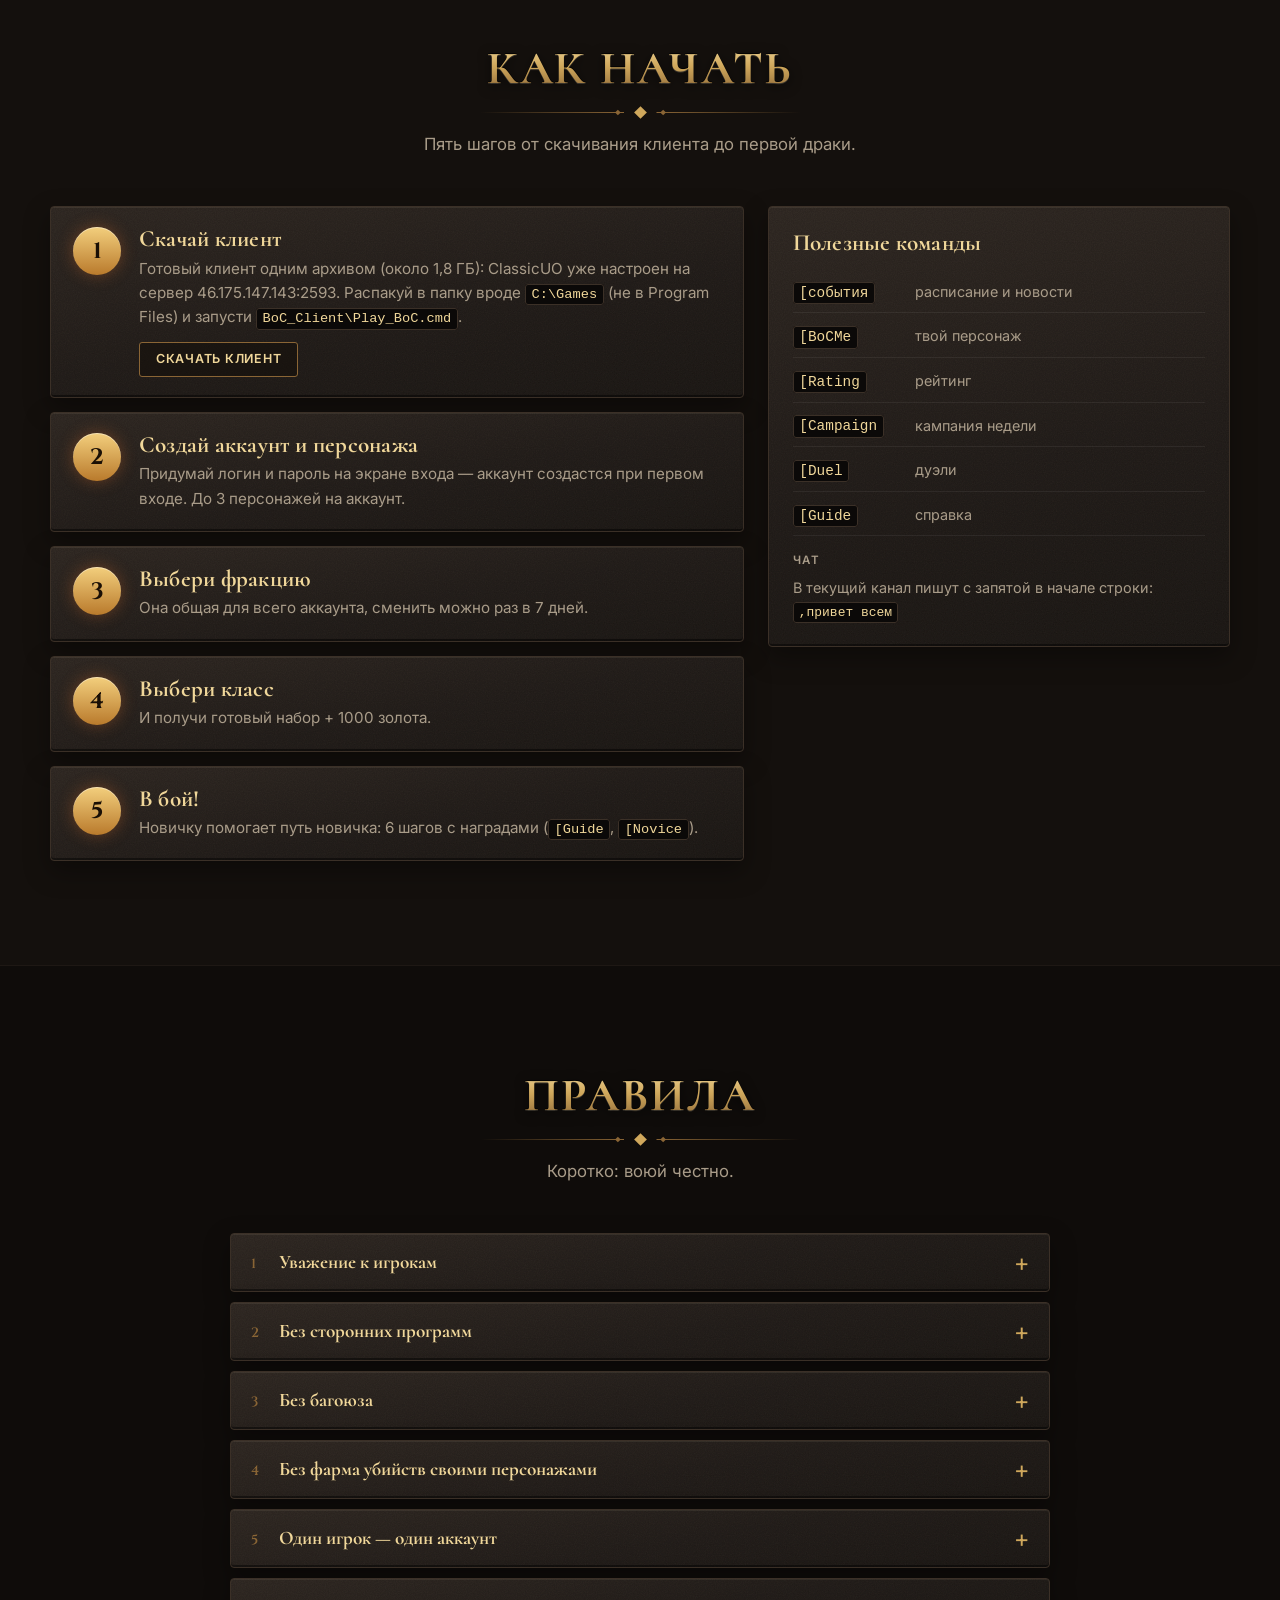
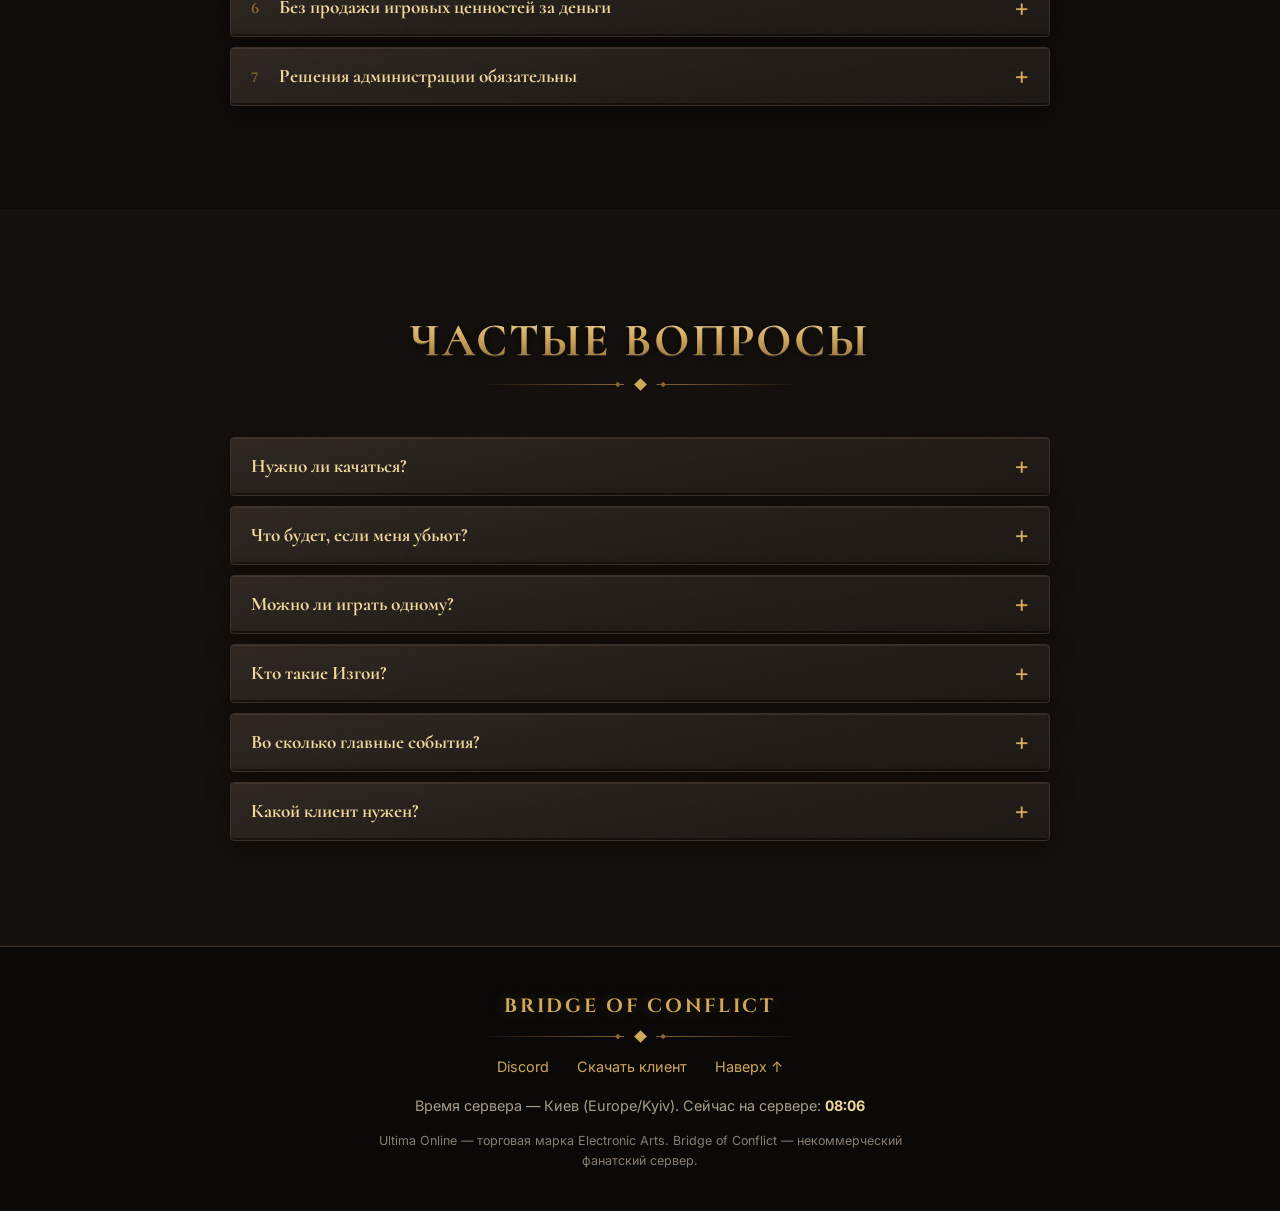
==== commit 627bafc9: "Live server statistics section (reads stats.json from the stats branch every 5 minutes) Co-Authored-" ====
--- a/index.html
+++ b/index.html
@@ -28,7 +28,7 @@
   <link rel="preconnect" href="https://fonts.gstatic.com" crossorigin>
   <link href="https://fonts.googleapis.com/css2?family=Cinzel:wght@600;700&family=Cormorant:wght@600;700&family=Inter:wght@400;500;600&display=swap" rel="stylesheet">
 
-  <link rel="stylesheet" href="css/style.css?v=202611112159">
+  <link rel="stylesheet" href="css/style.css?v=202611120937">
   <script>document.documentElement.classList.add('js');</script>
 </head>
 <body>
@@ -46,7 +46,7 @@
   </noscript>
 
   <!-- Все тексты и ссылки — в js/content.js -->
-  <script src="js/content.js?v=202611112159"></script>
-  <script src="js/main.js?v=202611112159"></script>
+  <script src="js/content.js?v=202611120937"></script>
+  <script src="js/main.js?v=202611120937"></script>
 </body>
 </html>
--- a/css/style.css
+++ b/css/style.css
@@ -408,3 +408,43 @@
   *, *::before, *::after { animation: none !important; transition: none !important; }
   .js .reveal { opacity: 1; transform: none; }
 }
+
+/* ---------- статистика сервера ---------- */
+.live__msg { text-align: center; color: var(--muted); padding: 28px 0; }
+.live__status { display: flex; align-items: center; justify-content: center; gap: 8px; color: var(--muted); font-size: .88rem; margin-bottom: 18px; text-align: center; flex-wrap: wrap; }
+.live__status i { width: 9px; height: 9px; border-radius: 50%; background: #5fbf5f; box-shadow: 0 0 8px #5fbf5f; flex: none; }
+.live__status.is-stale i { background: #c9a03a; box-shadow: 0 0 8px #c9a03a; }
+.live__tiles { display: grid; grid-template-columns: repeat(4, 1fr); gap: 16px; }
+.live__tile { padding: 18px 14px; text-align: center; }
+.live__tile b { display: block; font: 700 2.4rem/1 var(--logo), var(--head); color: var(--gold-hi); }
+.live__tile span { display: block; margin-top: 8px; font-size: .74rem; letter-spacing: .08em; text-transform: uppercase; color: var(--muted); }
+.live__uptime { text-align: center; color: var(--muted); font-size: .85rem; margin: 12px 0 22px; }
+.live__card { padding: 20px; display: flex; flex-direction: column; gap: 10px; }
+.live__card .event__top { margin-bottom: 4px; }
+.live__card h3 { font-size: 1.5rem; }
+.live__card p, .live__card li { font-size: .92rem; }
+.live__row { color: var(--text); display: flex; flex-wrap: wrap; align-items: center; gap: 6px; }
+.live__note { color: var(--muted); font-size: .82rem !important; }
+.live__big { font: 700 1.3rem/1.2 var(--head); }
+.live__hot { color: var(--fire); }
+.live__score { display: flex; align-items: center; gap: 8px; font-size: 1.2rem; }
+.live__line { display: grid; grid-template-columns: 92px 1fr 44px; align-items: center; gap: 10px; }
+.live__line .tag { text-align: center; }
+.live__line b { text-align: right; color: var(--gold-hi); }
+.live__bar { display: block; height: 8px; background: rgba(0, 0, 0, .45); border: 1px solid var(--line); border-radius: 4px; overflow: hidden; }
+.live__bar u { display: block; height: 100%; text-decoration: none; }
+.live__goals { margin: -2px 0 6px 102px; color: var(--muted); font-size: .8rem; display: grid; gap: 2px; }
+.live__goals li { font-size: .8rem !important; }
+.live__goals b { color: var(--text); font-weight: 600; }
+.live__top { display: grid; gap: 8px; counter-reset: top; }
+.live__top li { display: flex; align-items: center; gap: 8px; counter-increment: top; }
+.live__top li::before { content: counter(top); width: 24px; height: 24px; flex: none; display: grid; place-items: center; border-radius: 50%; border: 1px solid var(--bronze); color: var(--gold-hi); font-size: .78rem; }
+.live__top li .live__name { flex: 1; overflow: hidden; text-overflow: ellipsis; white-space: nowrap; }
+.live__top li small { color: var(--muted); }
+.live__top li b { color: var(--gold-hi); min-width: 44px; text-align: right; }
+.live__points { display: grid; gap: 6px; }
+.live__points li { display: flex; justify-content: space-between; align-items: center; gap: 8px; }
+.live__points em { color: var(--muted); font-size: .8rem; }
+.live__cards { margin-top: 4px; }
+@media (max-width: 800px) { .live__tiles { grid-template-columns: repeat(2, 1fr); } }
+@media (max-width: 420px) { .live__tile b { font-size: 1.9rem; } .live__goals { margin-left: 0; } .live__line { grid-template-columns: 80px 1fr 40px; } }
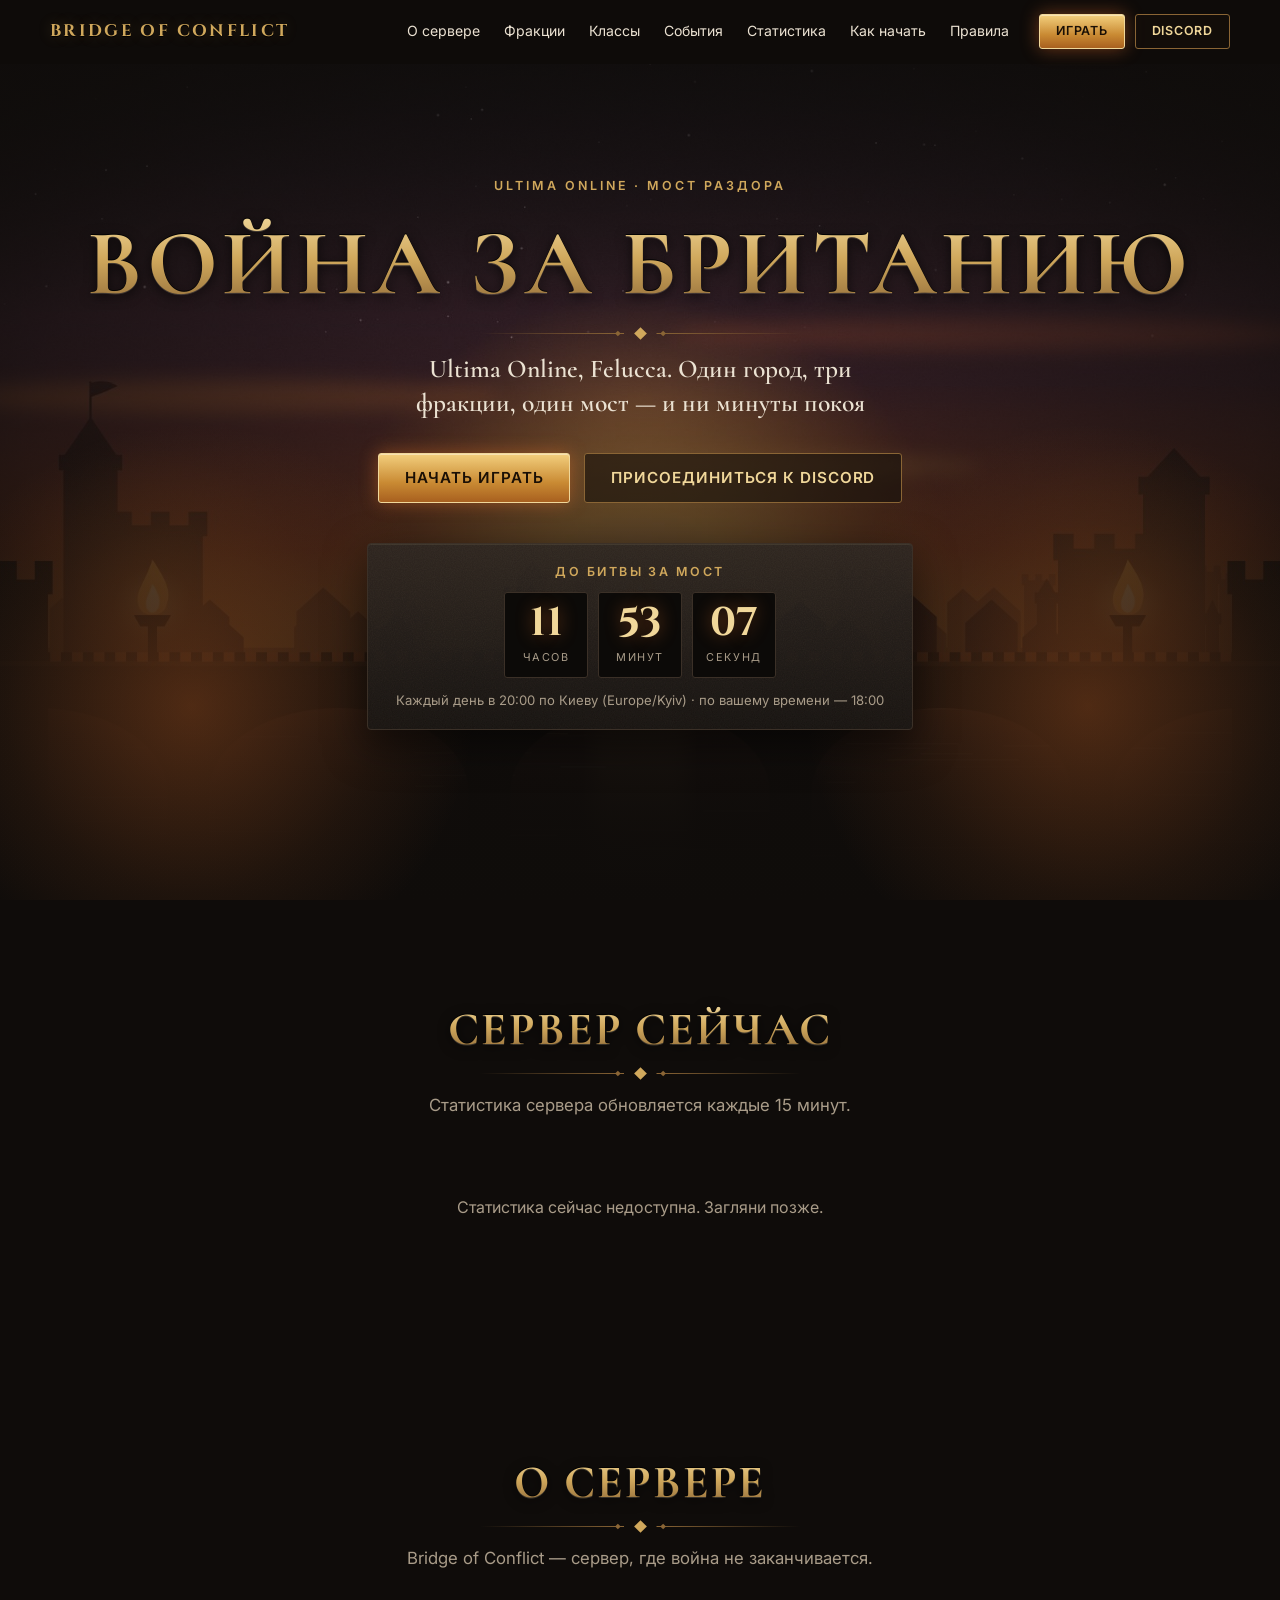
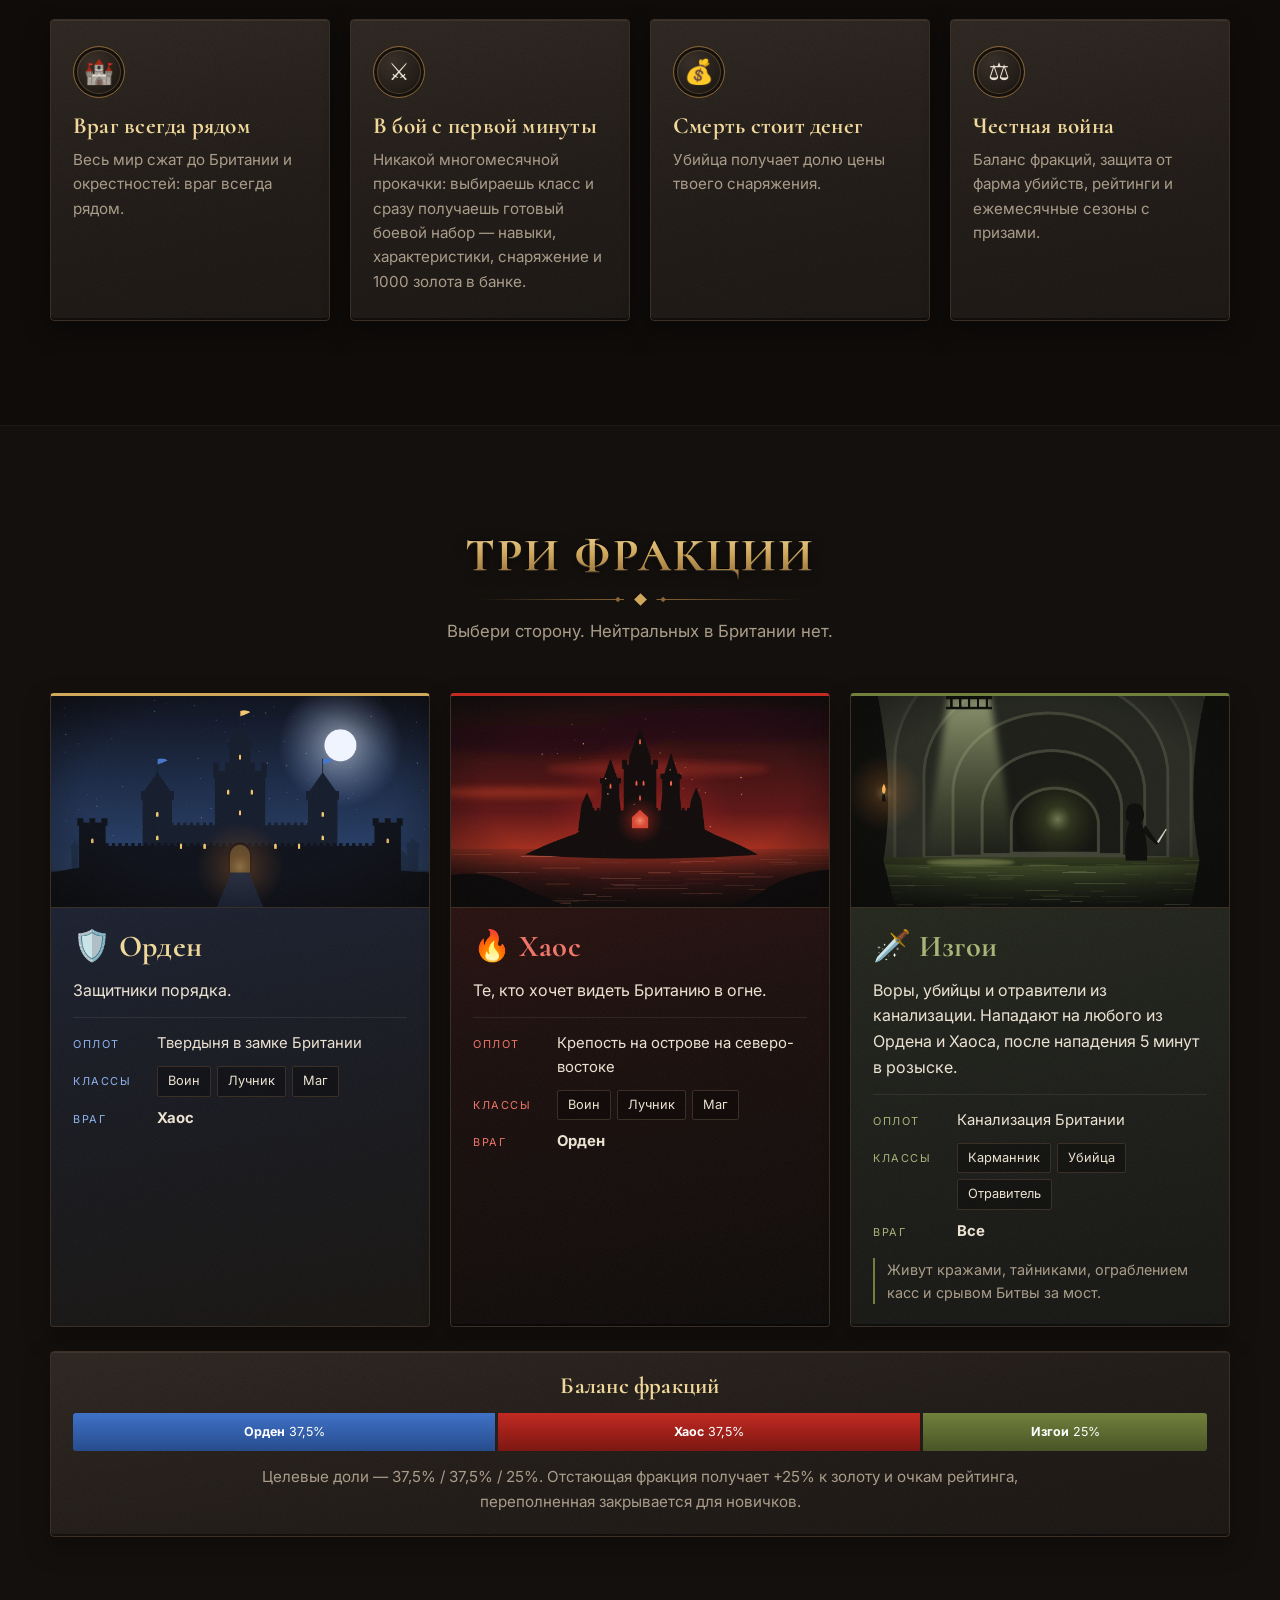
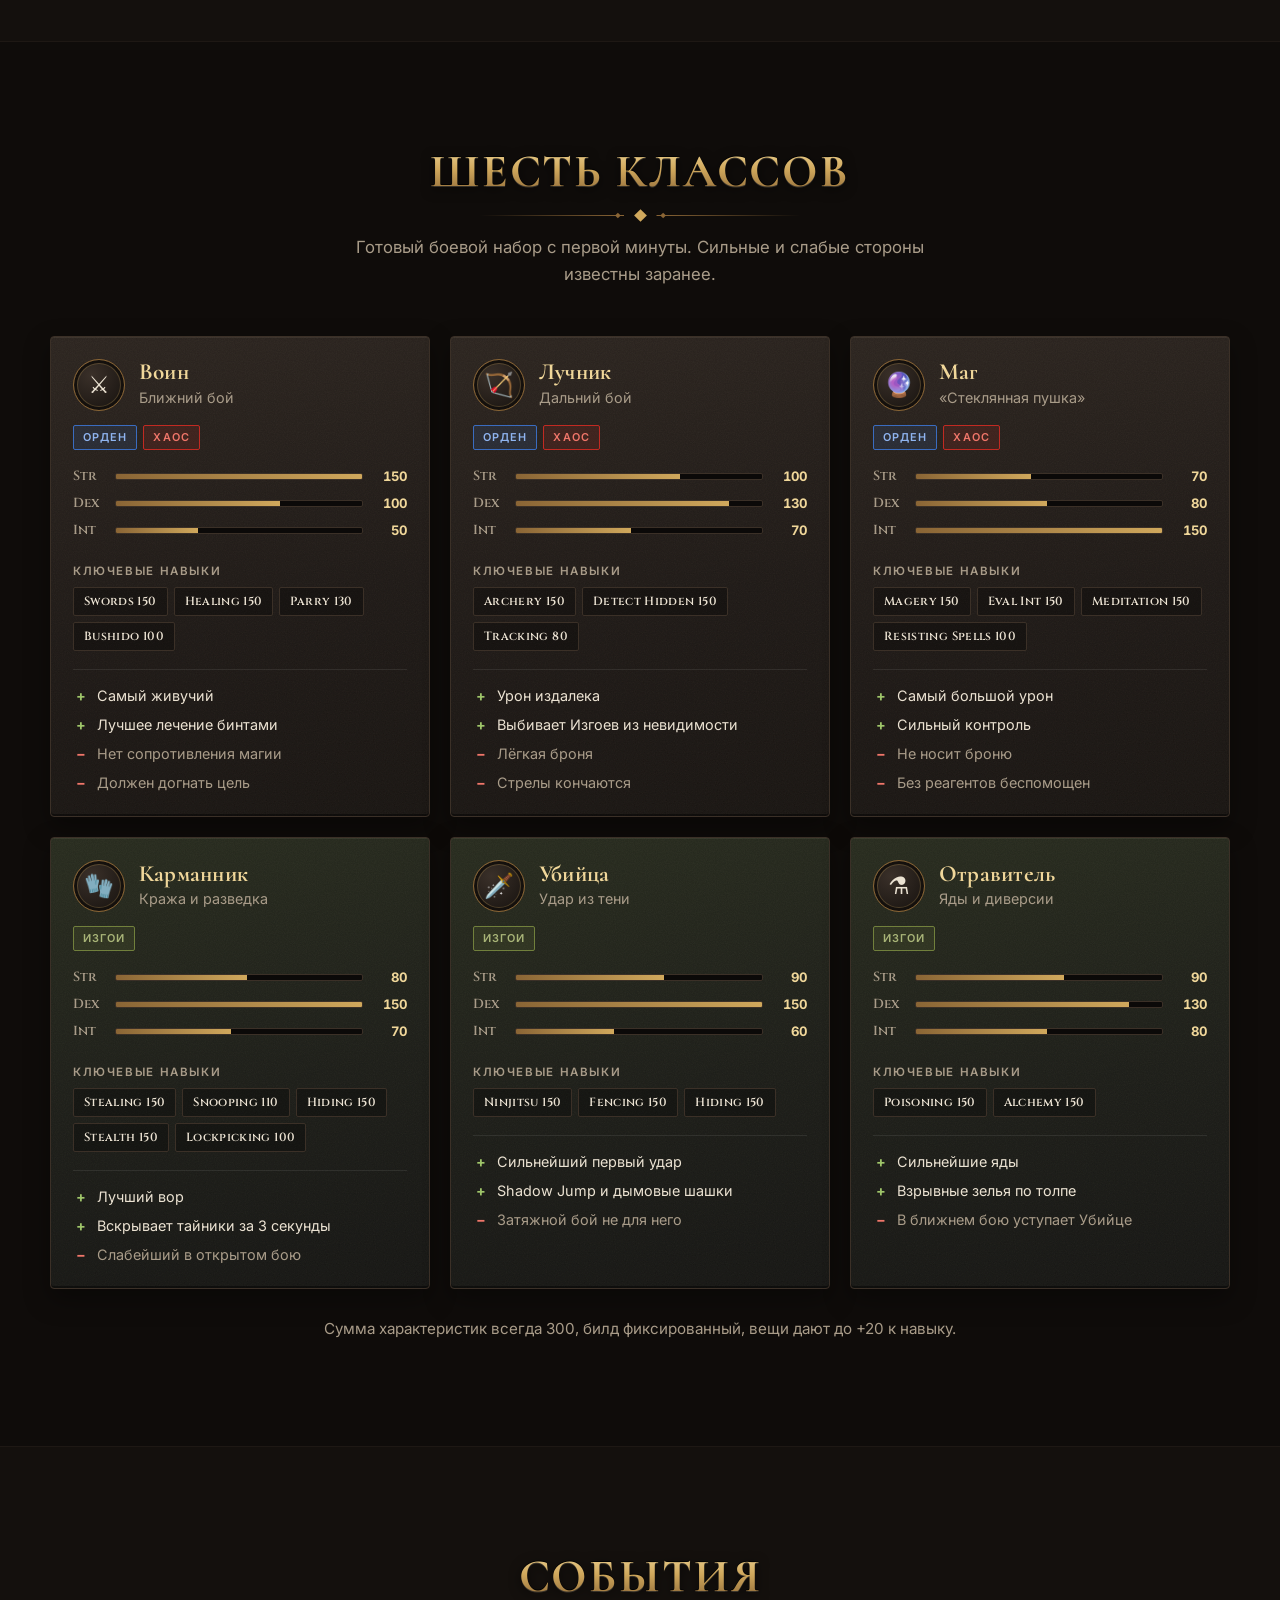
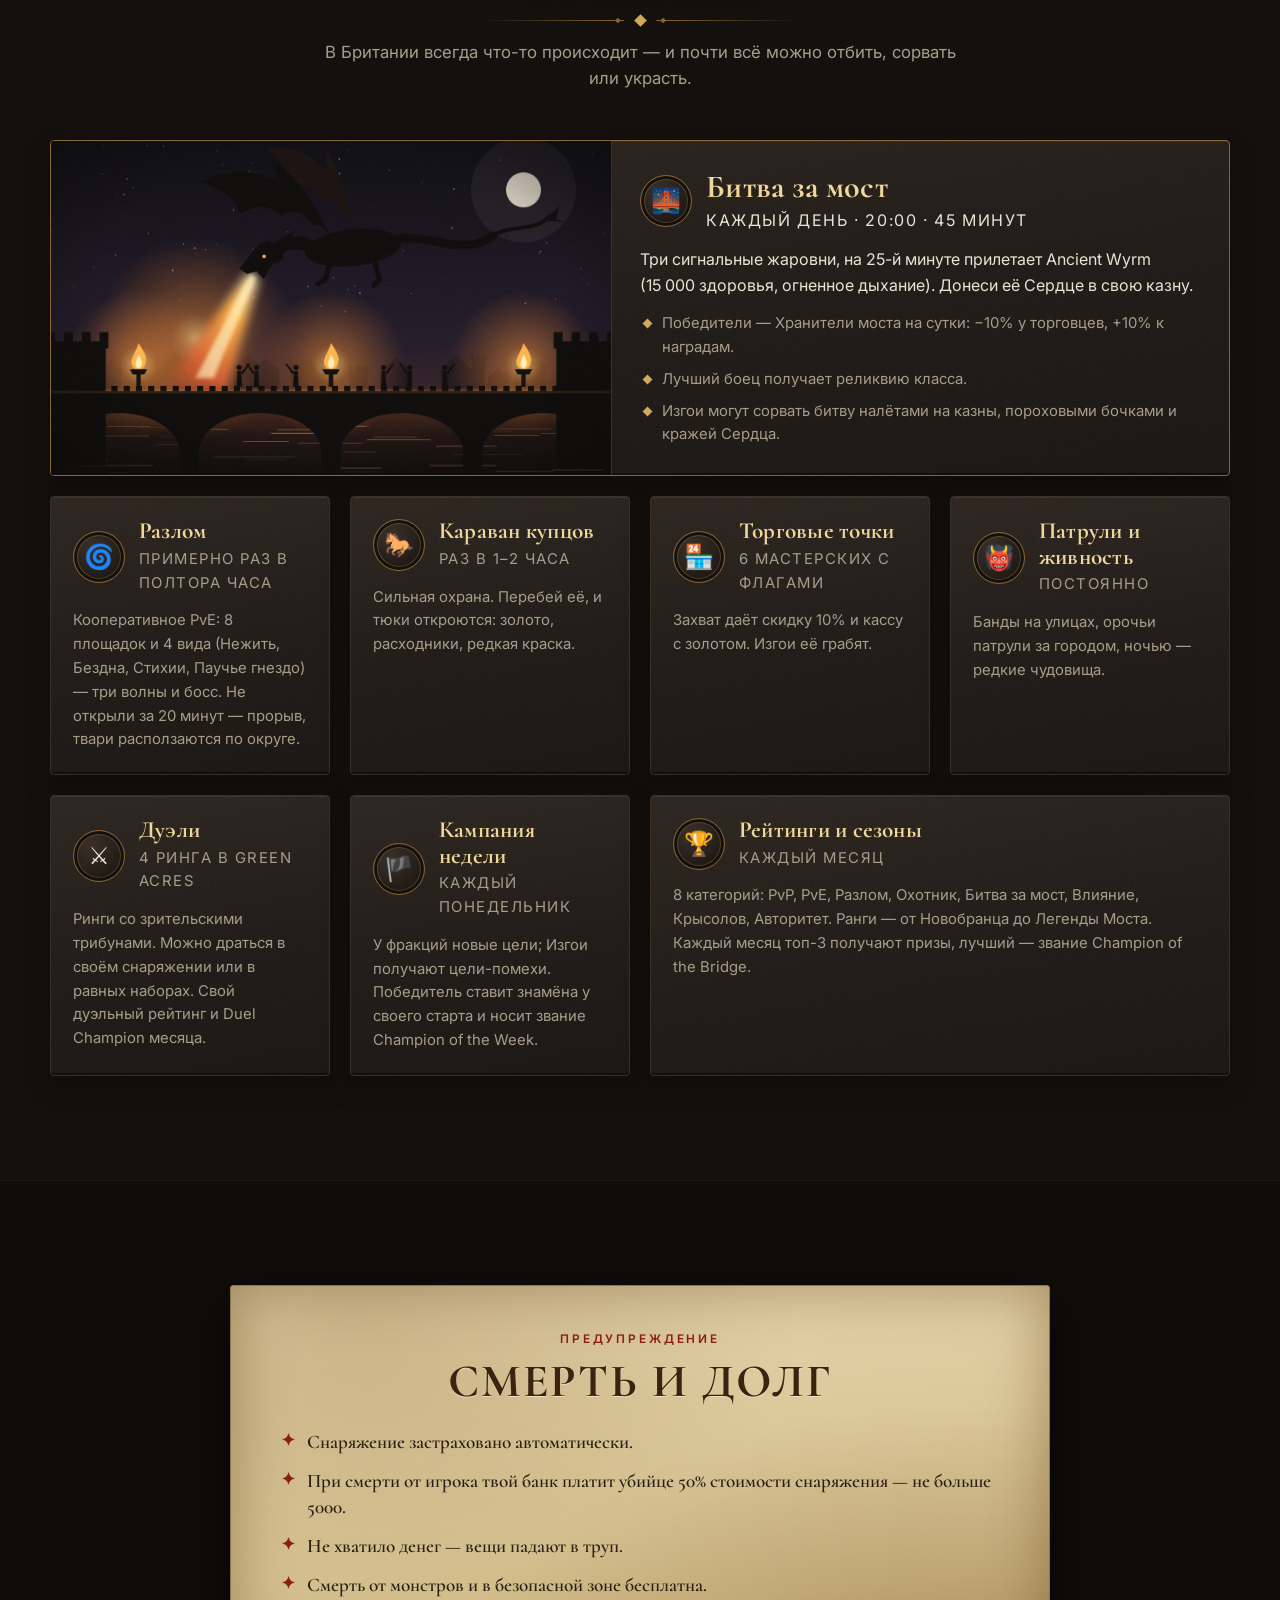
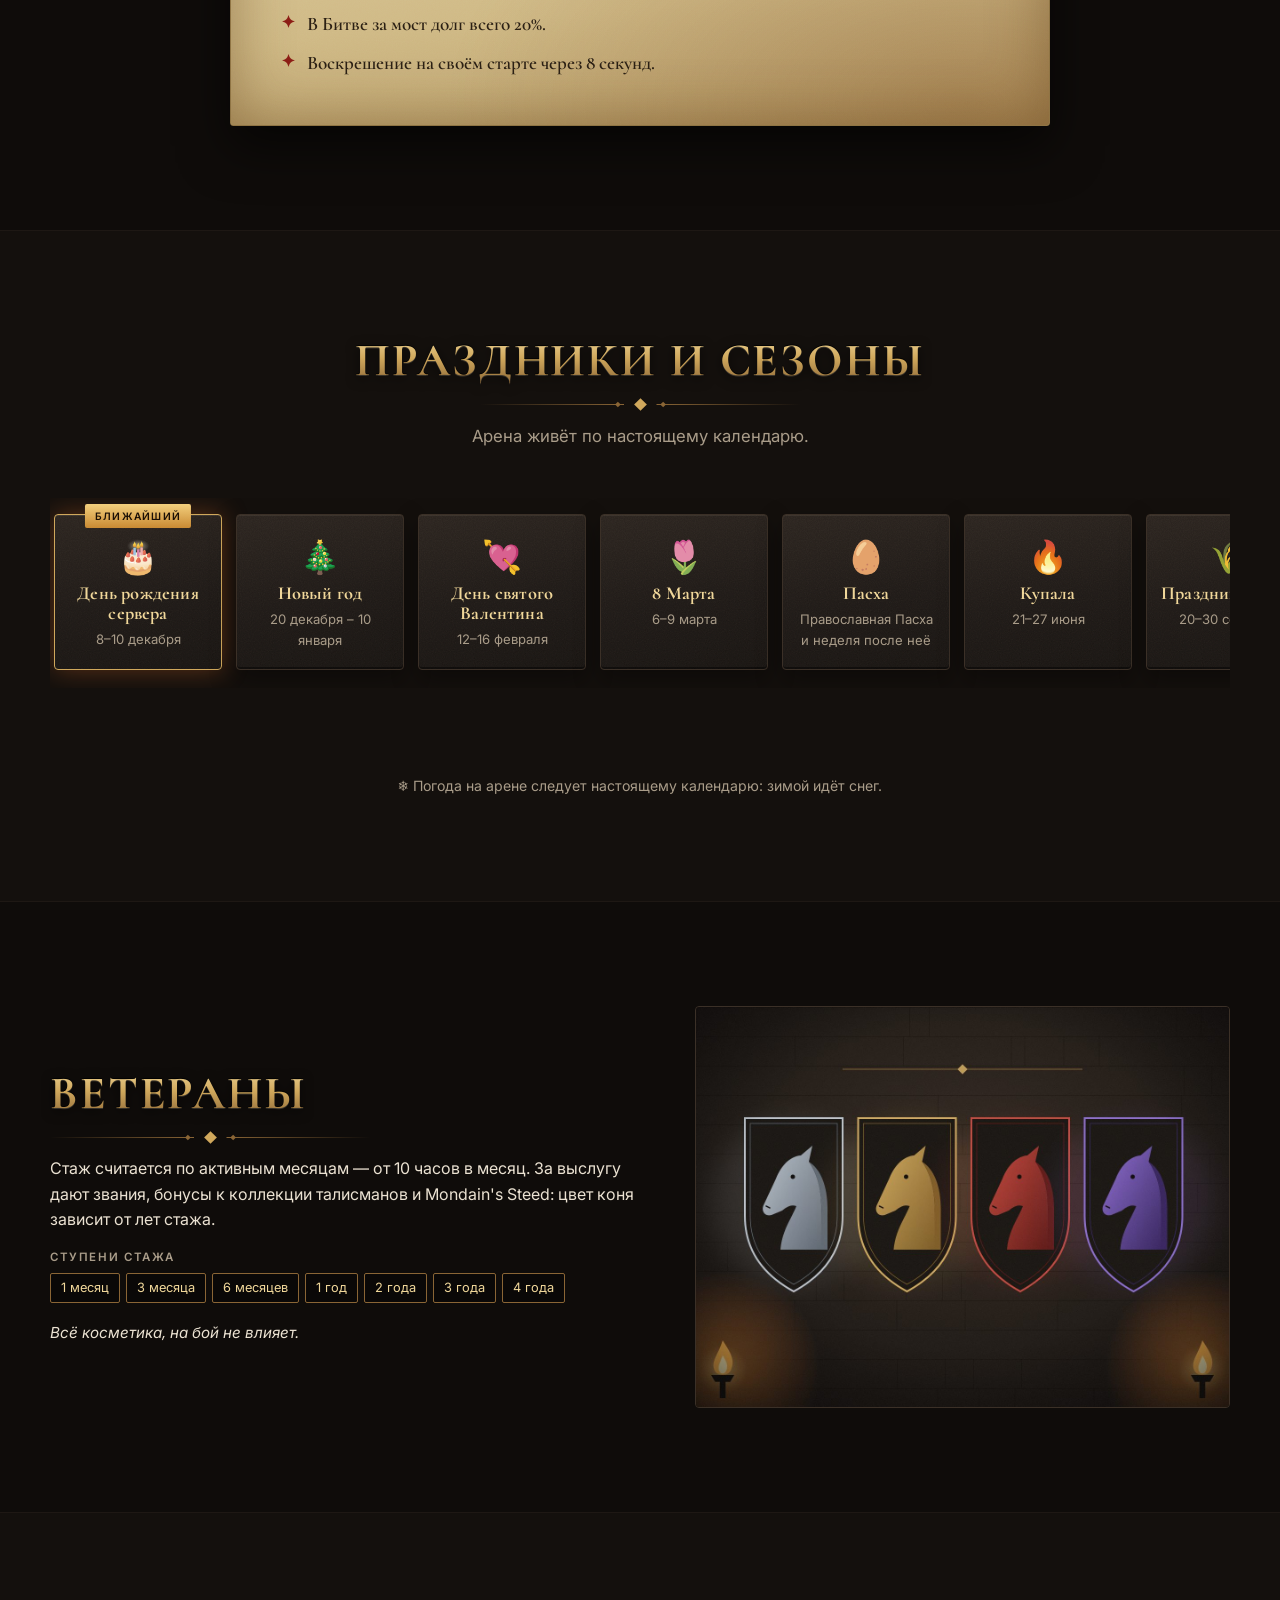
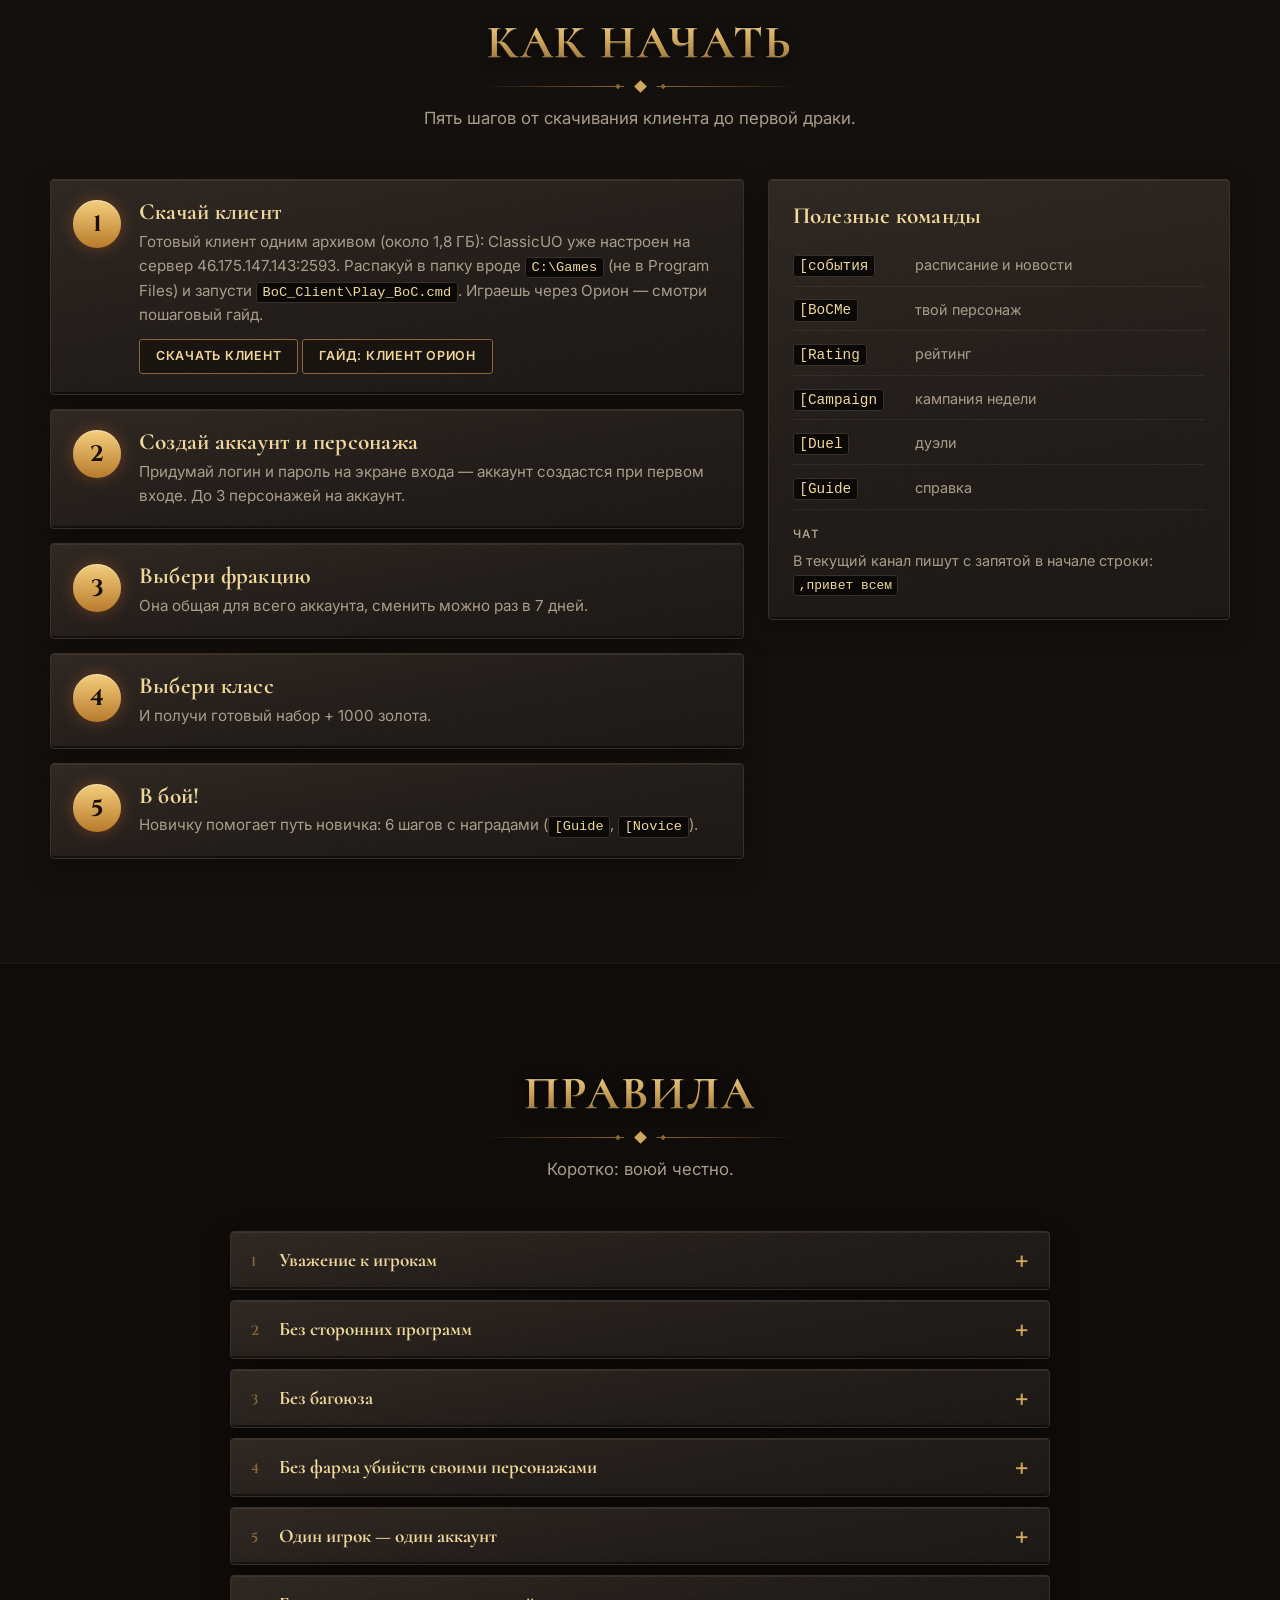
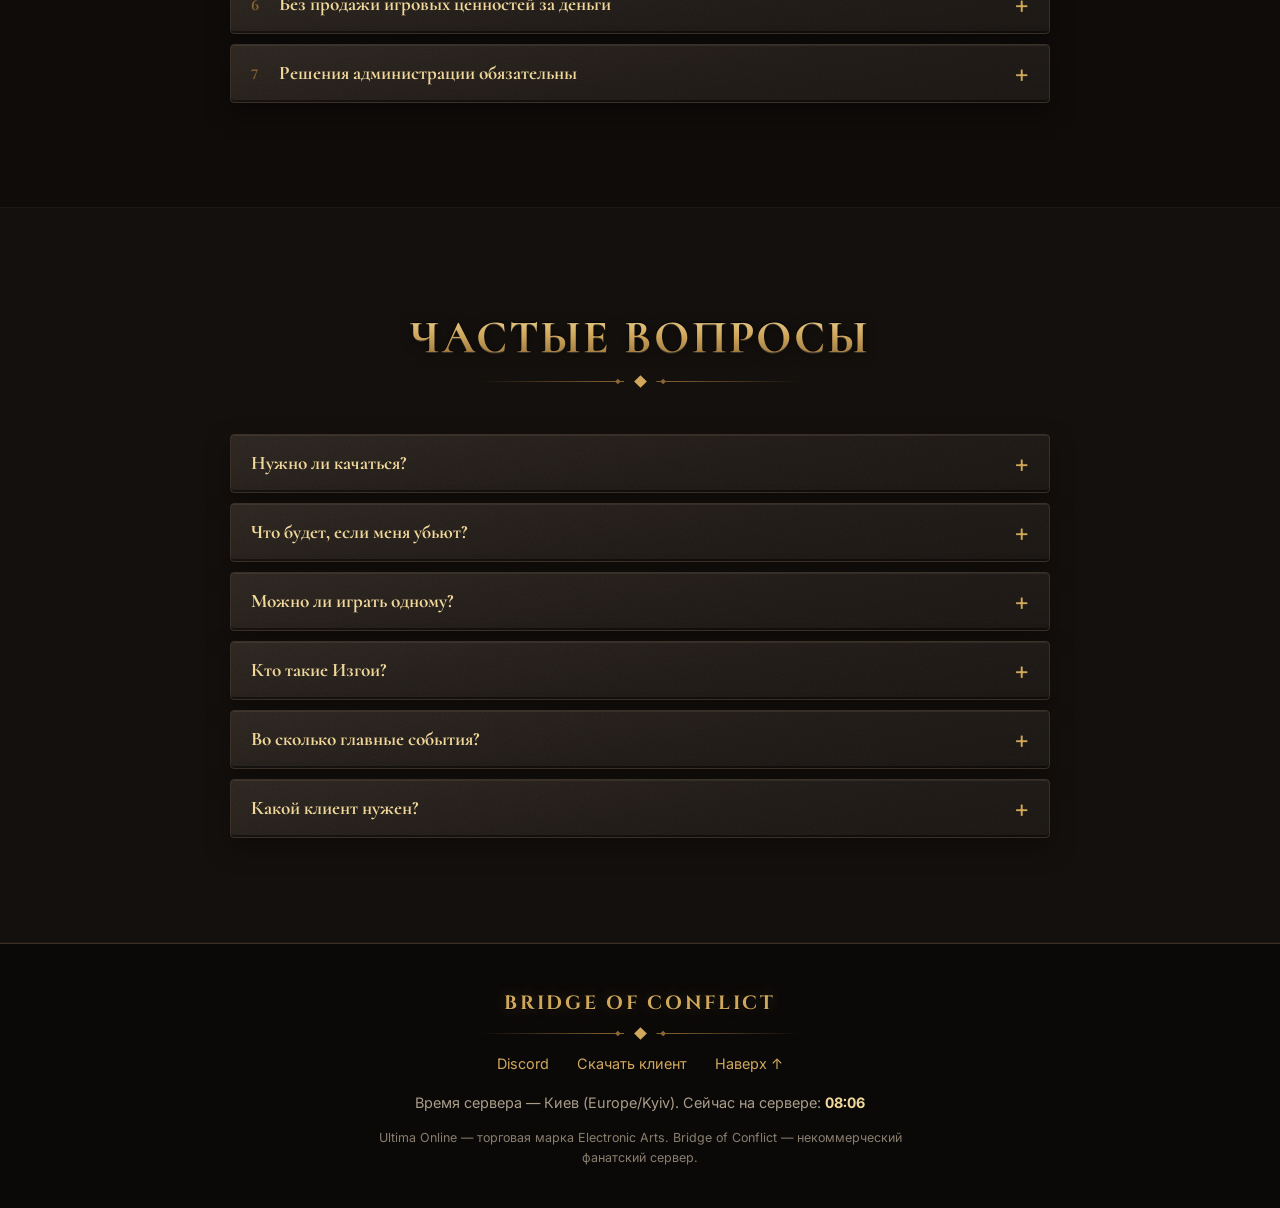
==== commit e7d65447: "Orion client guide page (orion.html) with the owner's screenshots; link from 'Как начать' Co-Authore" ====
--- a/index.html
+++ b/index.html
@@ -28,7 +28,7 @@
   <link rel="preconnect" href="https://fonts.gstatic.com" crossorigin>
   <link href="https://fonts.googleapis.com/css2?family=Cinzel:wght@600;700&family=Cormorant:wght@600;700&family=Inter:wght@400;500;600&display=swap" rel="stylesheet">
 
-  <link rel="stylesheet" href="css/style.css?v=202611120937">
+  <link rel="stylesheet" href="css/style.css?v=202611151030">
   <script>document.documentElement.classList.add('js');</script>
 </head>
 <body>
@@ -46,7 +46,7 @@
   </noscript>
 
   <!-- Все тексты и ссылки — в js/content.js -->
-  <script src="js/content.js?v=202611120937"></script>
-  <script src="js/main.js?v=202611120937"></script>
+  <script src="js/content.js?v=202611151030"></script>
+  <script src="js/main.js?v=202611151030"></script>
 </body>
 </html>
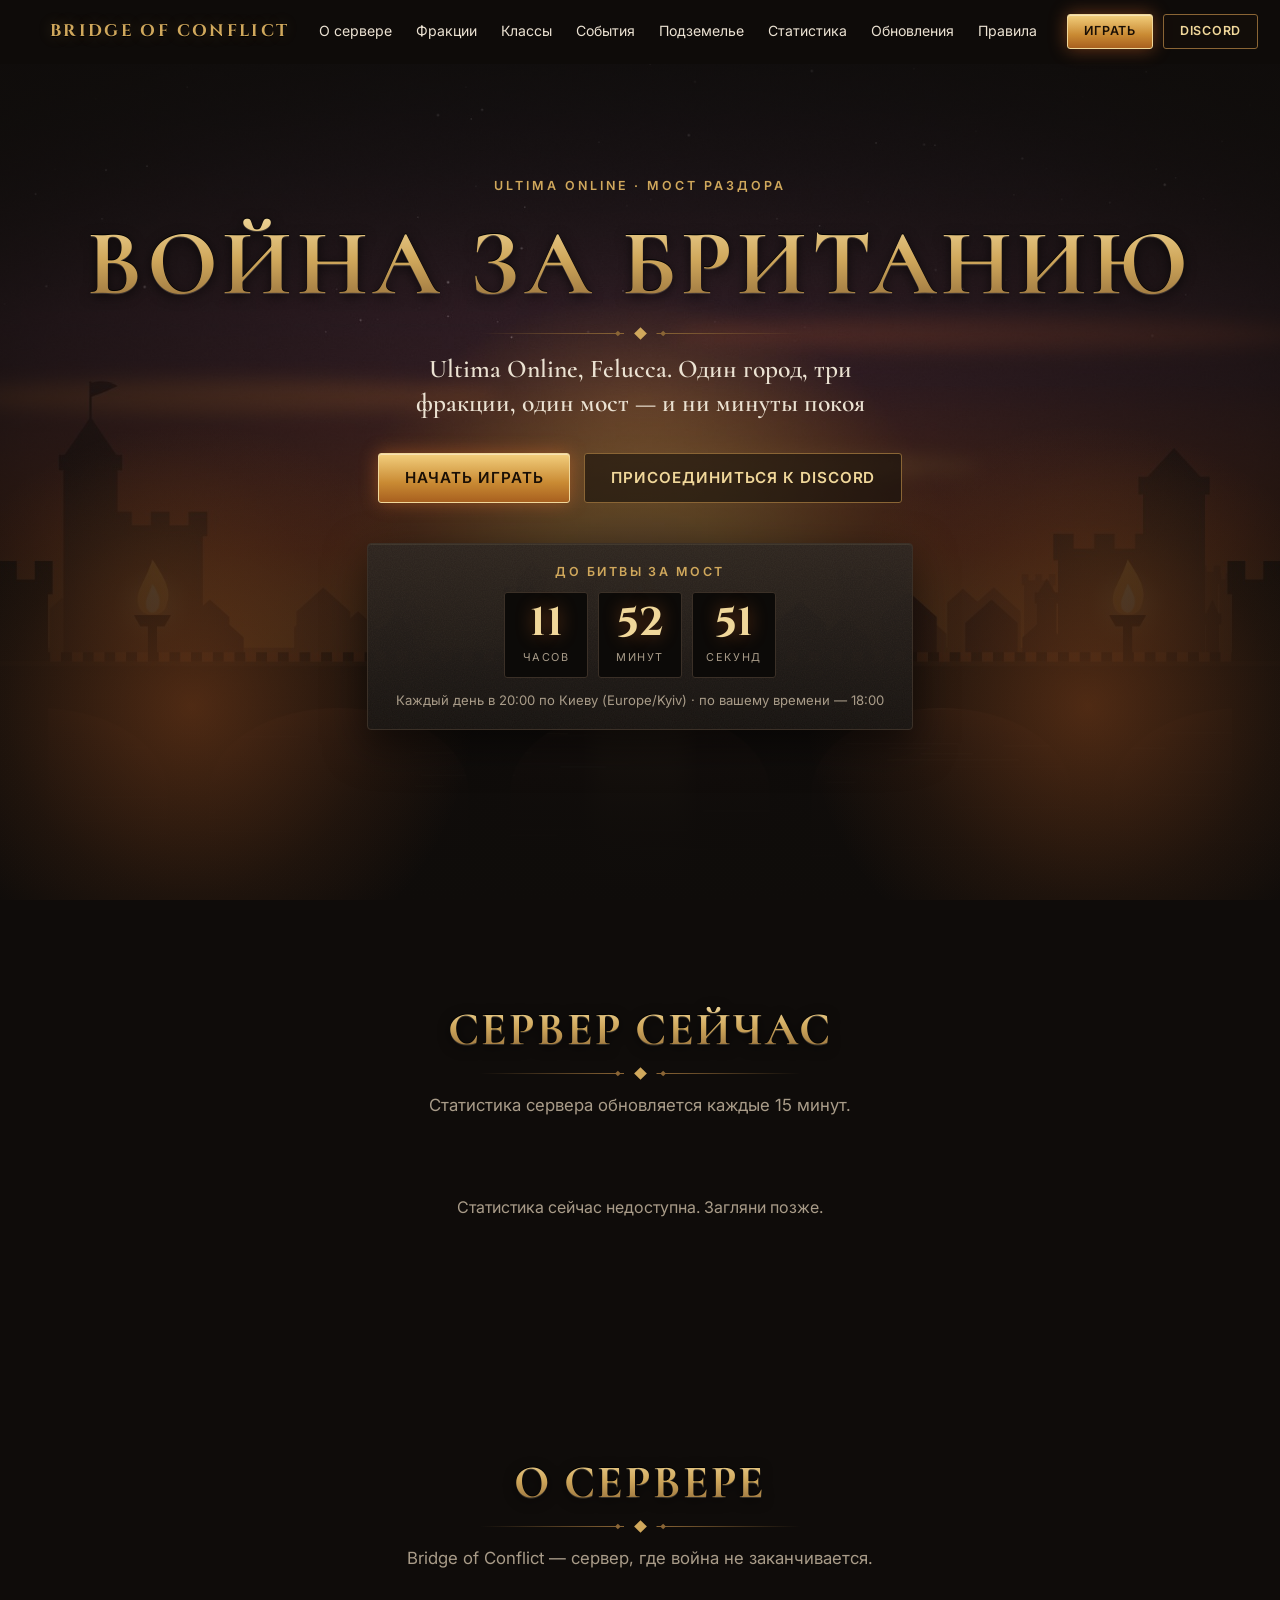
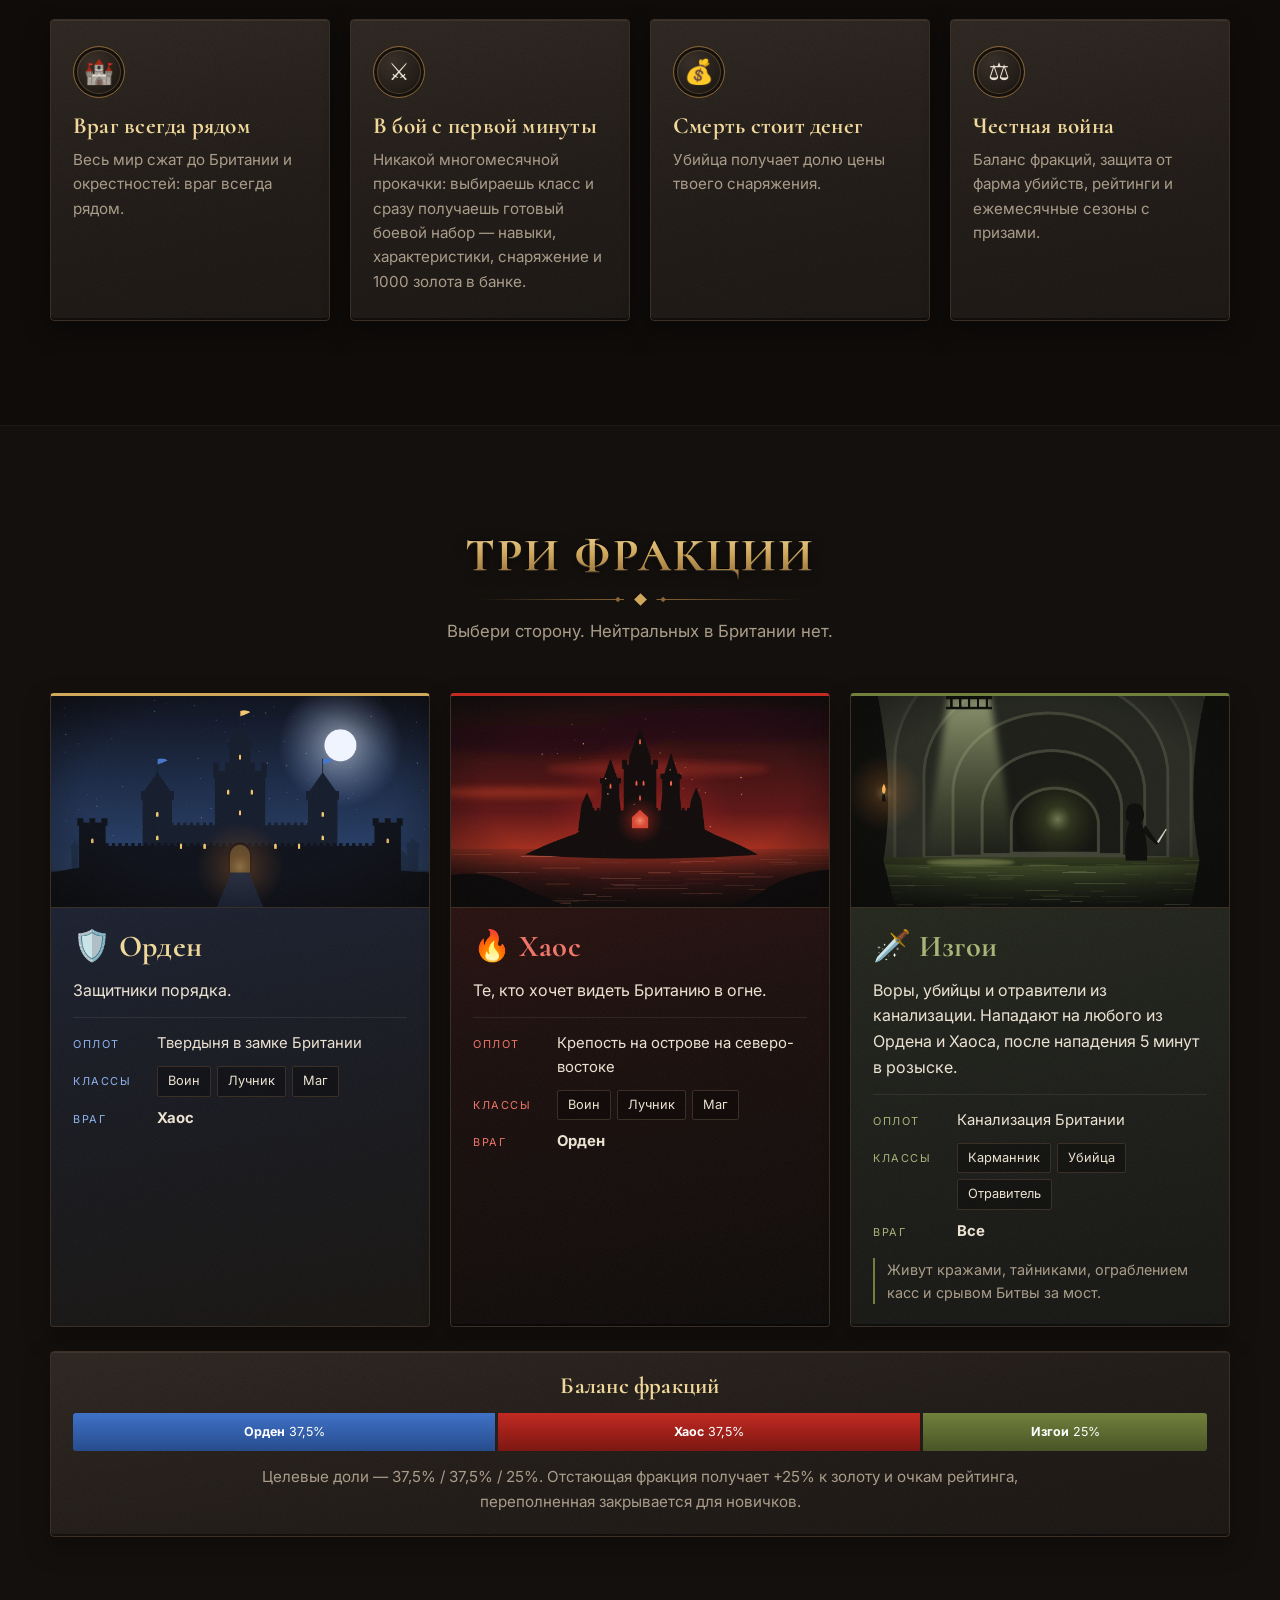
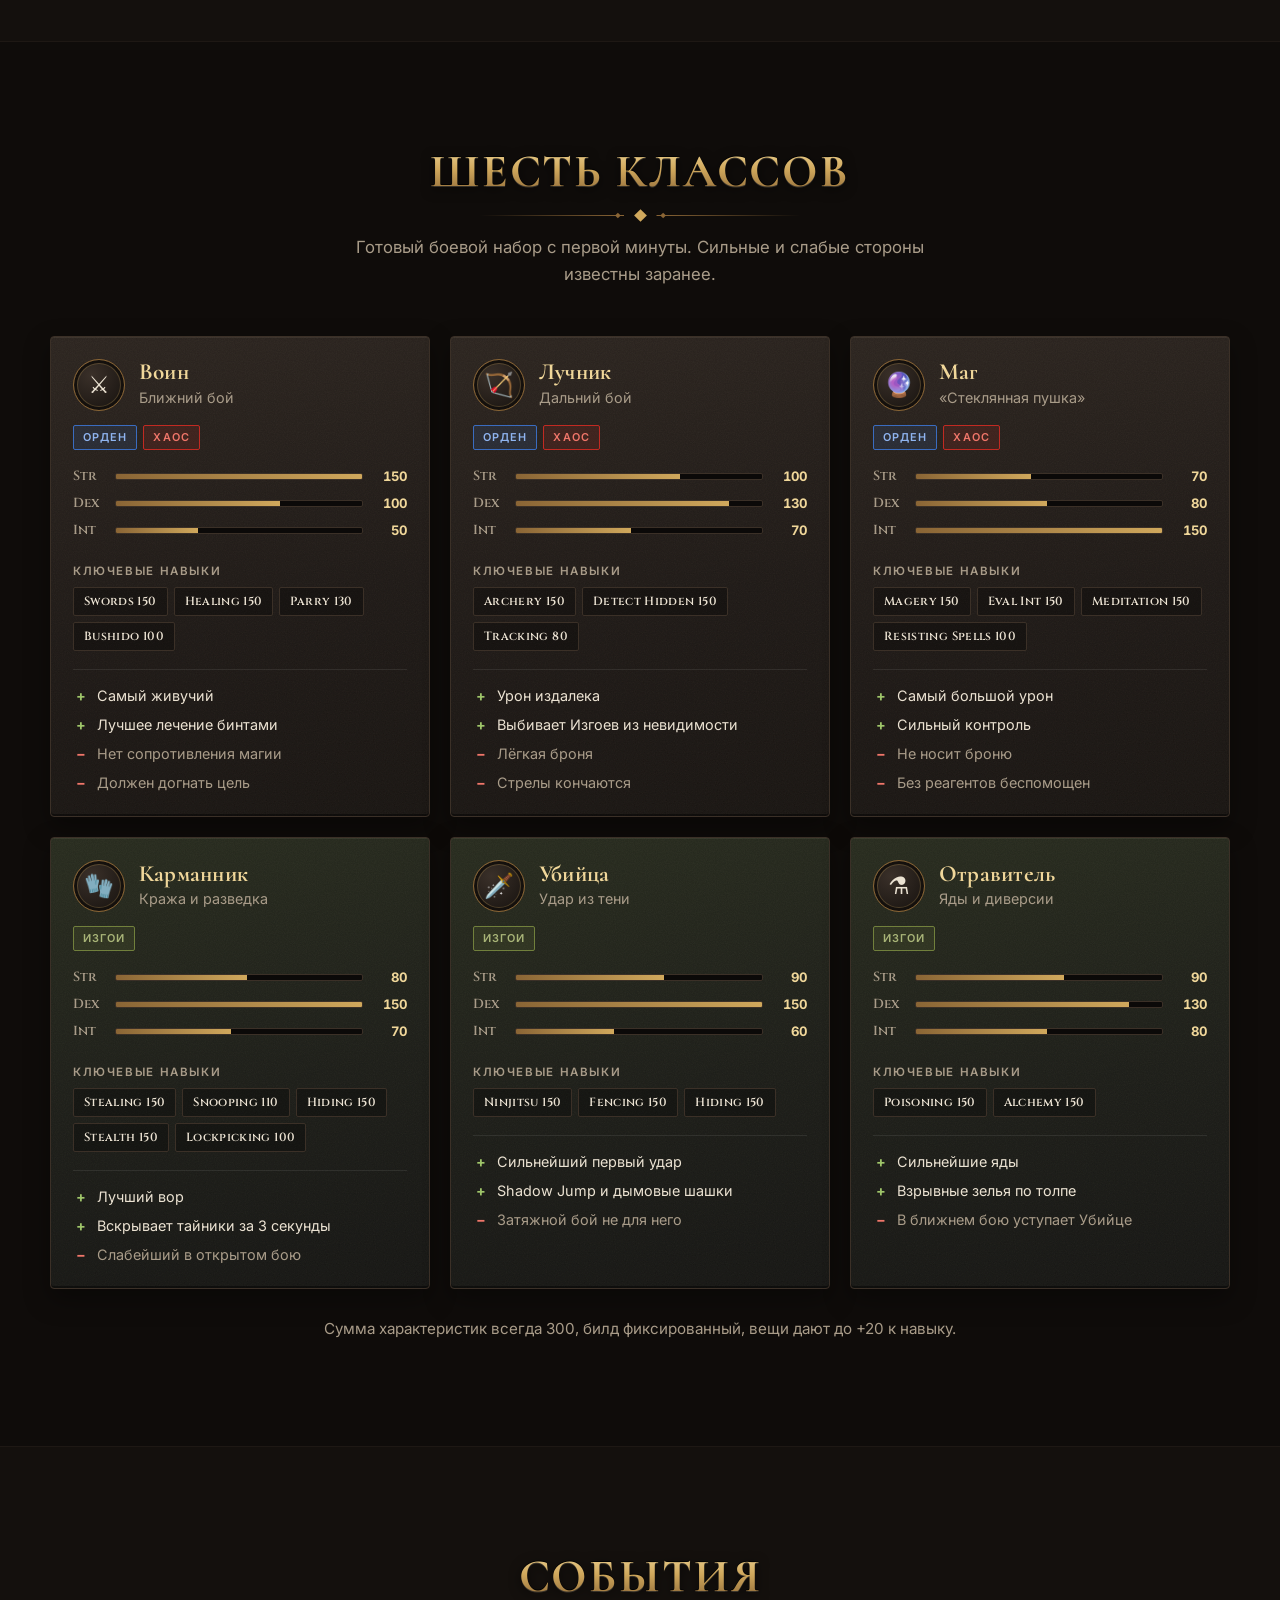
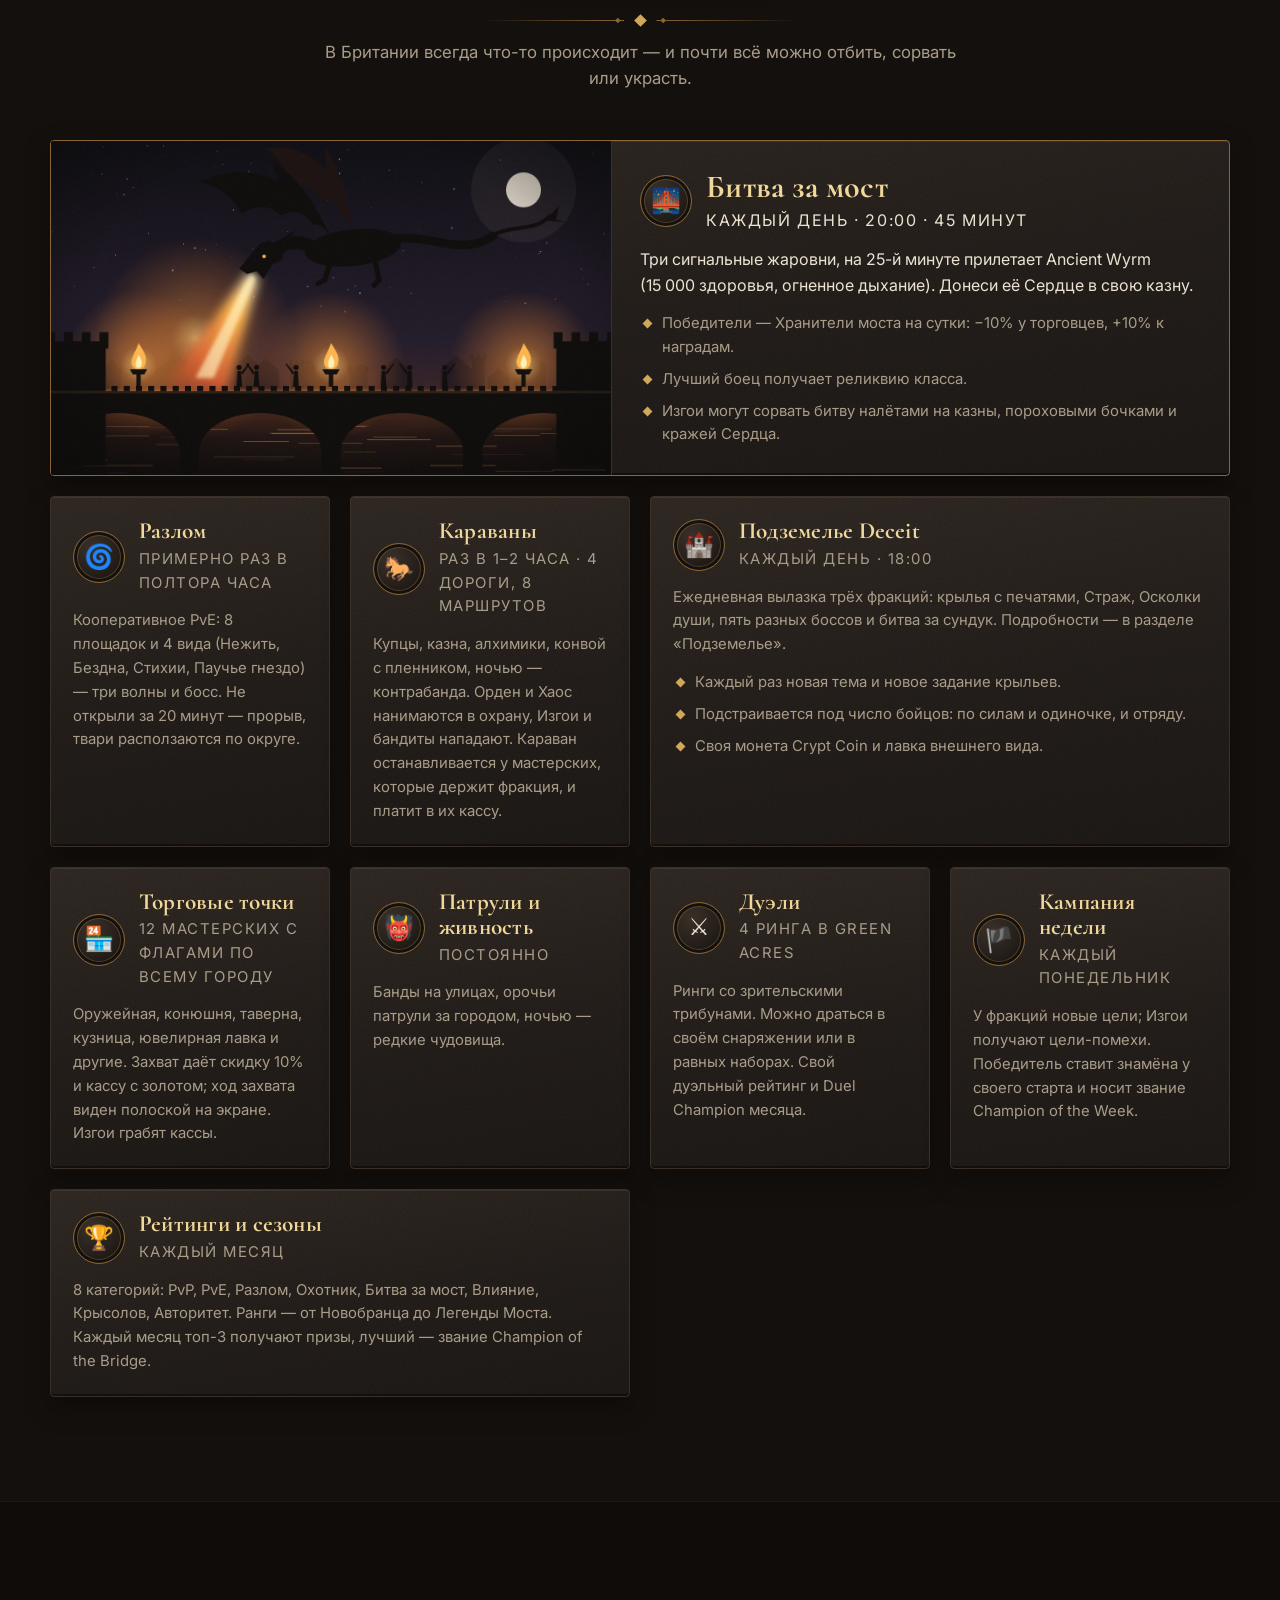
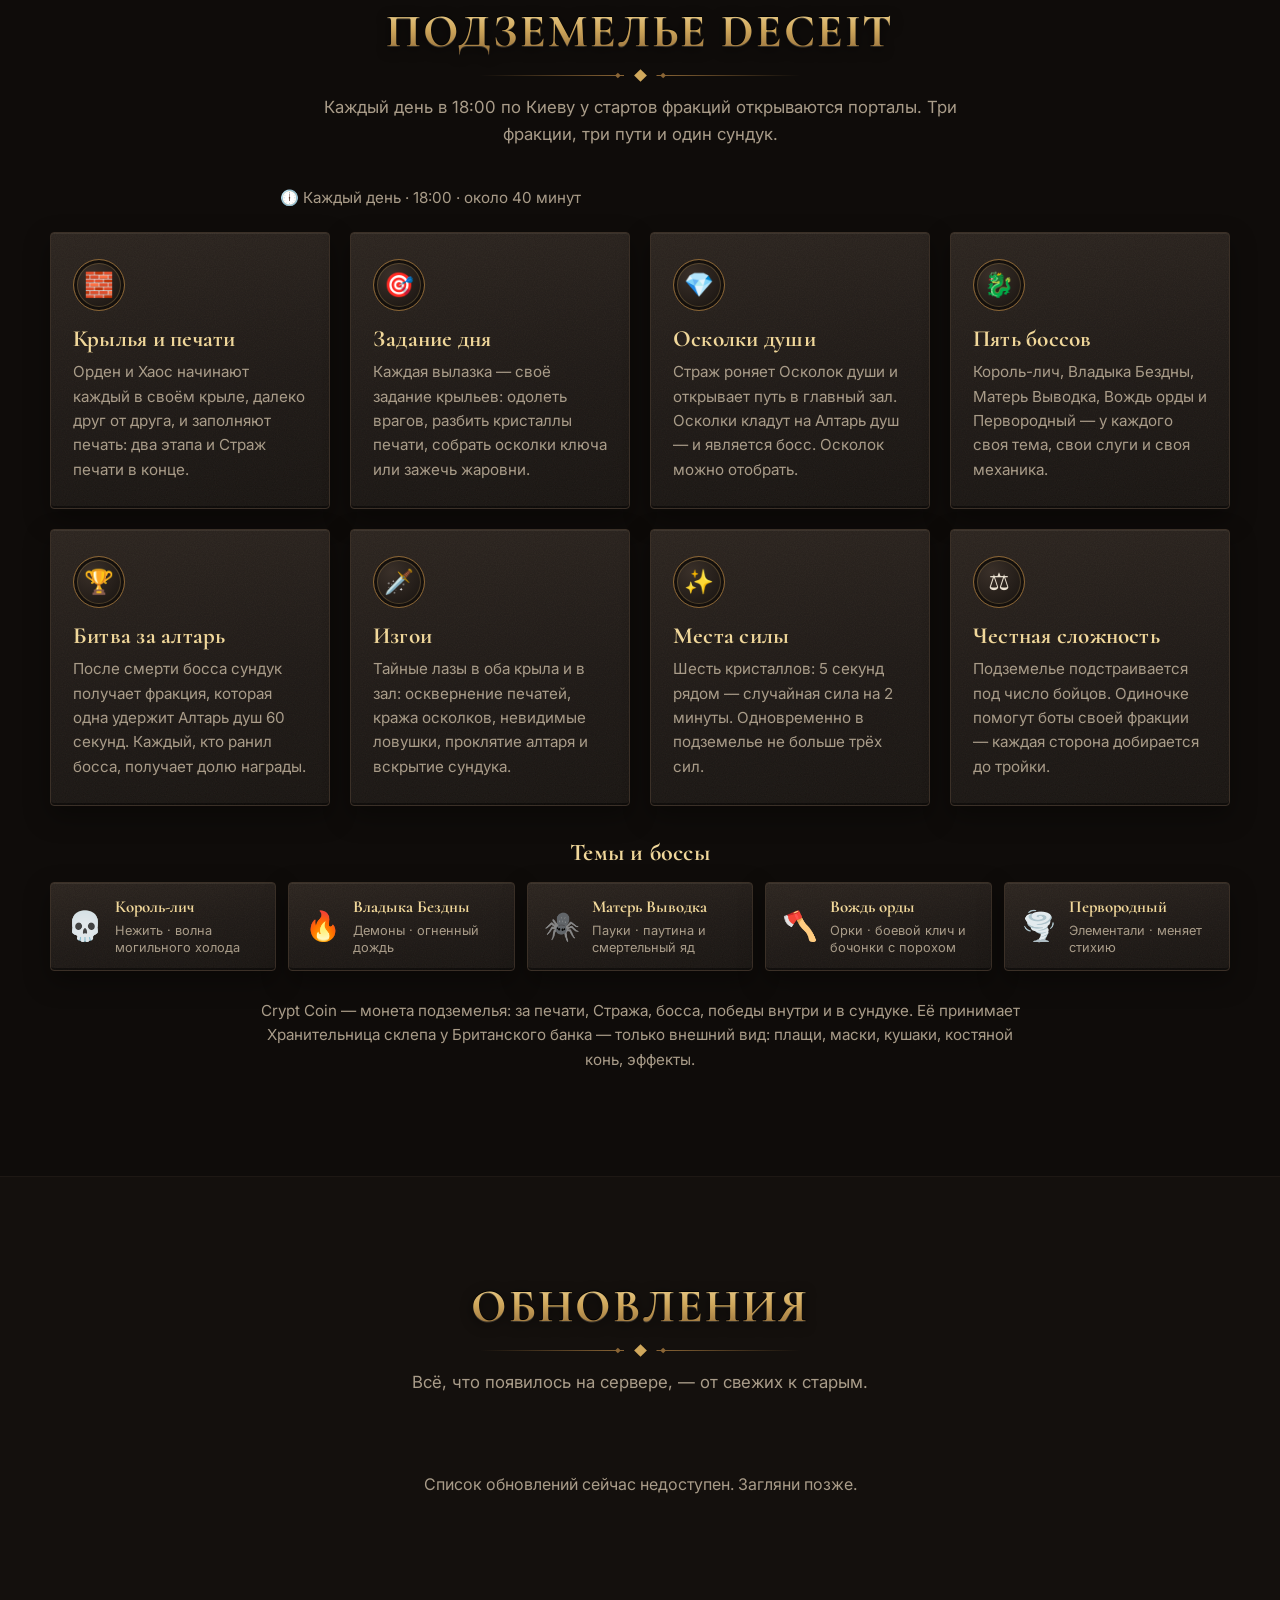
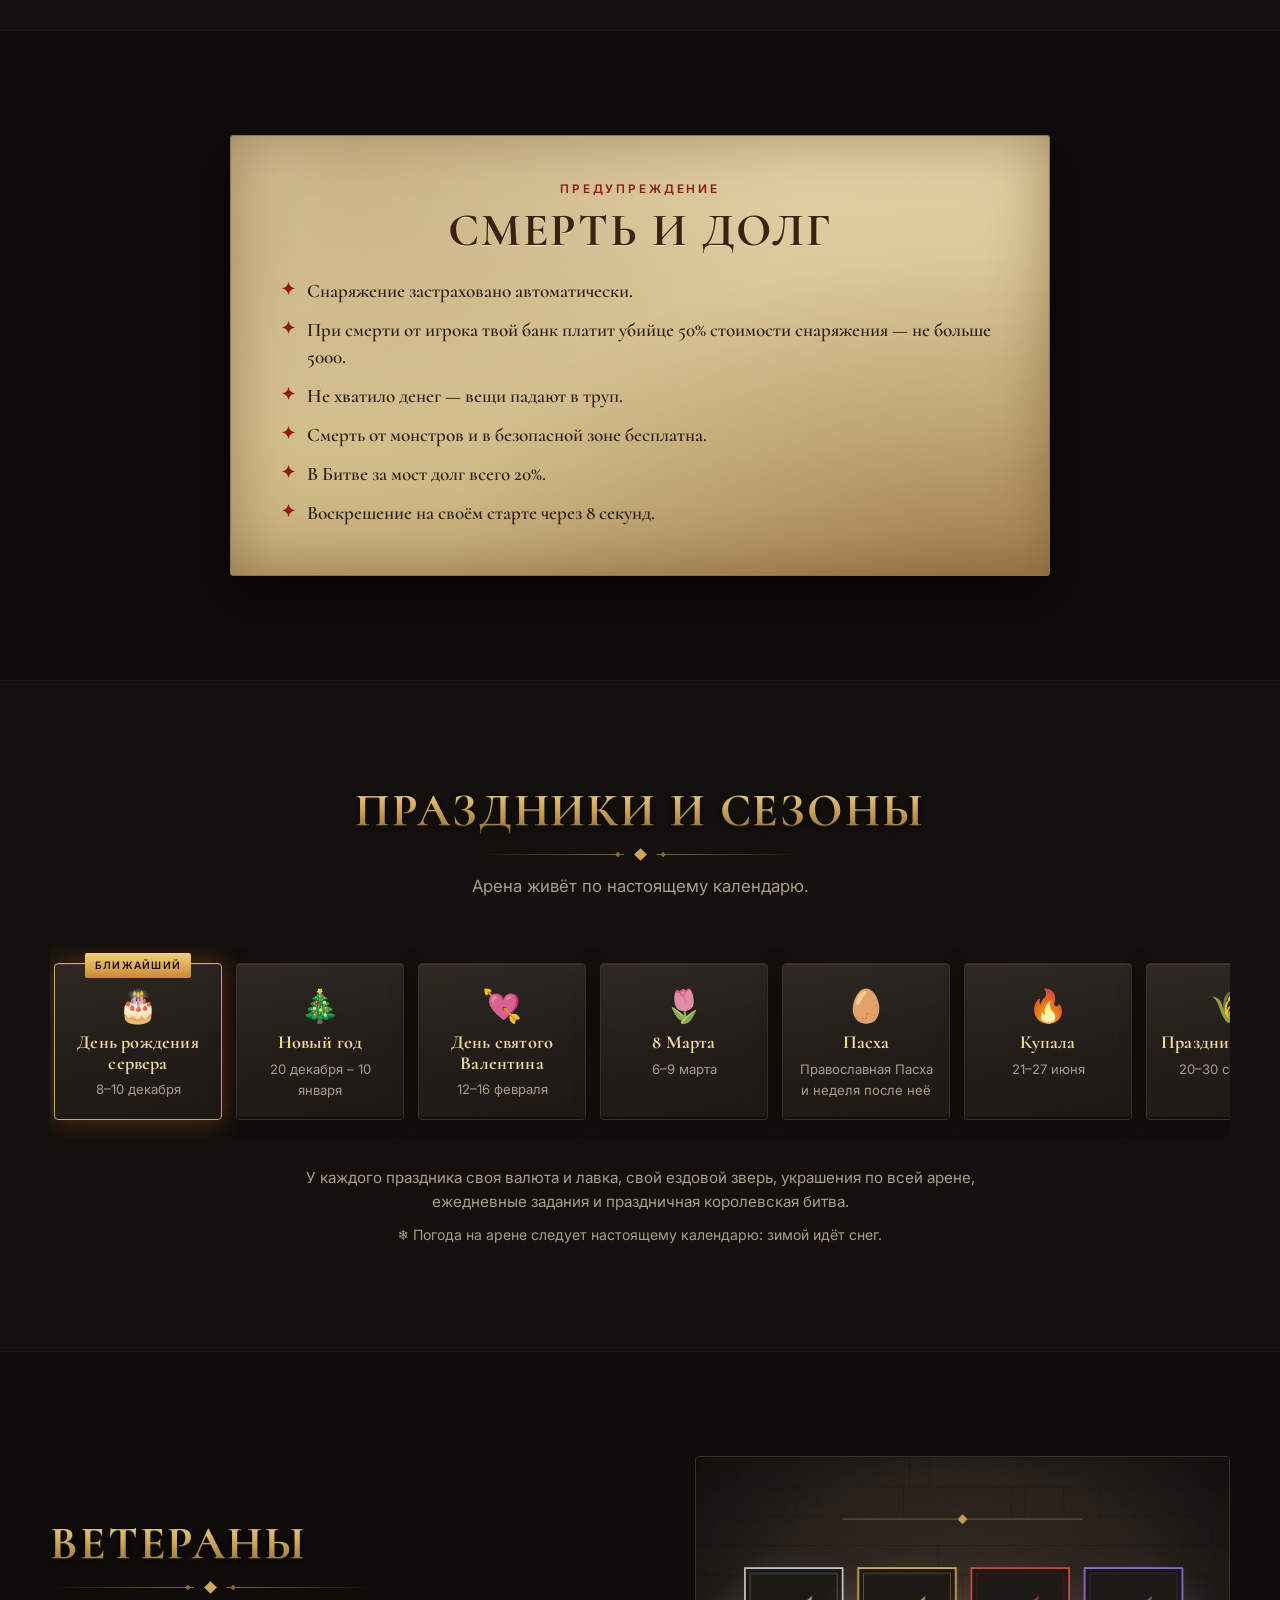
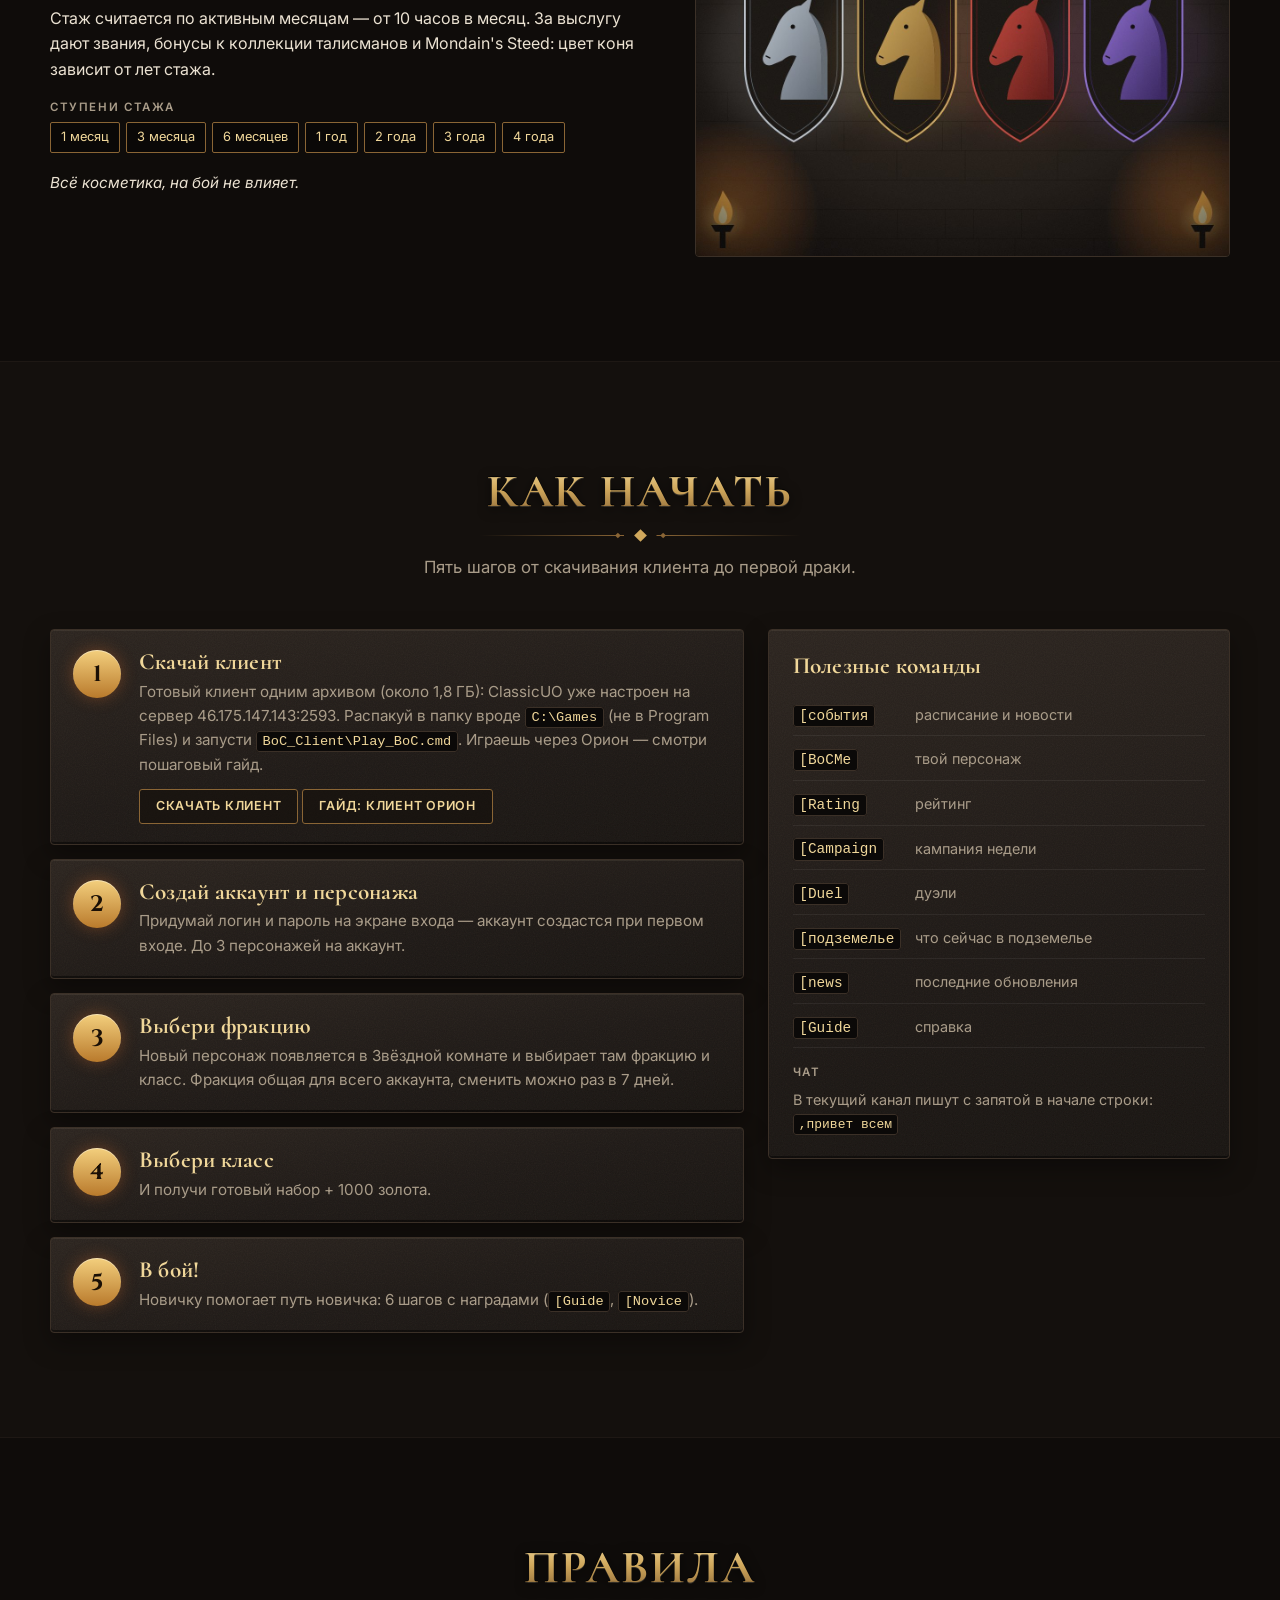
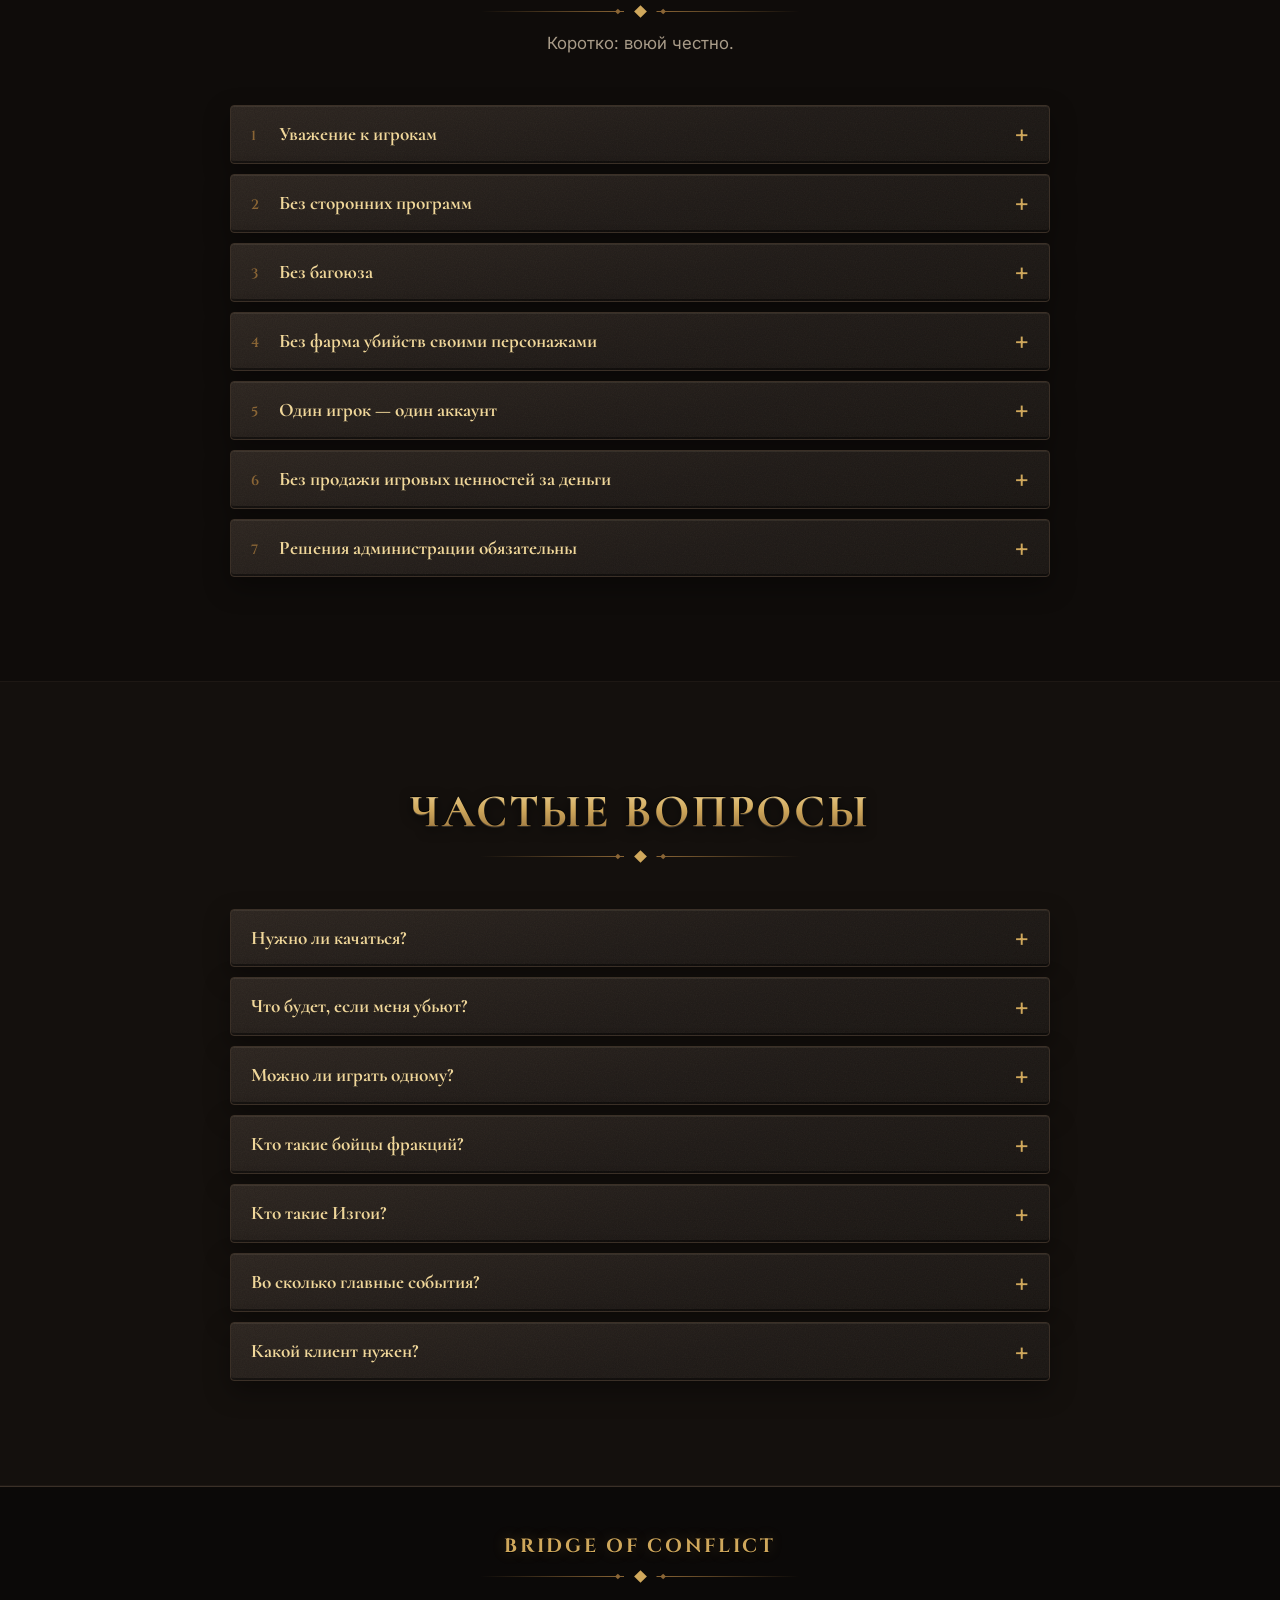
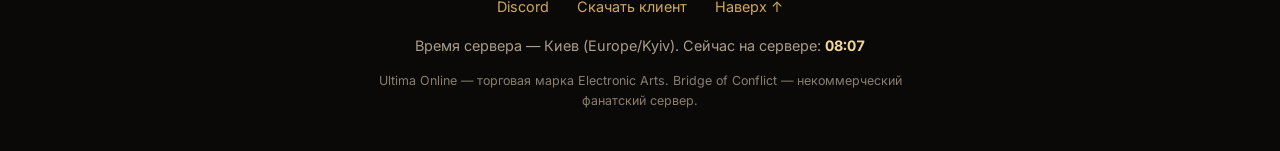
==== commit 298f1869: "Dungeon and updates sections, live dungeon card, refreshed texts (12 workshops, caravans, Star Room," ====
--- a/index.html
+++ b/index.html
@@ -28,7 +28,7 @@
   <link rel="preconnect" href="https://fonts.gstatic.com" crossorigin>
   <link href="https://fonts.googleapis.com/css2?family=Cinzel:wght@600;700&family=Cormorant:wght@600;700&family=Inter:wght@400;500;600&display=swap" rel="stylesheet">
 
-  <link rel="stylesheet" href="css/style.css?v=202611151030">
+  <link rel="stylesheet" href="css/style.css?v=202611211900">
   <script>document.documentElement.classList.add('js');</script>
 </head>
 <body>
@@ -46,7 +46,7 @@
   </noscript>
 
   <!-- Все тексты и ссылки — в js/content.js -->
-  <script src="js/content.js?v=202611151030"></script>
-  <script src="js/main.js?v=202611151030"></script>
+  <script src="js/content.js?v=202611211900"></script>
+  <script src="js/main.js?v=202611211900"></script>
 </body>
 </html>
--- a/css/style.css
+++ b/css/style.css
@@ -448,3 +448,24 @@
 .live__cards { margin-top: 4px; }
 @media (max-width: 800px) { .live__tiles { grid-template-columns: repeat(2, 1fr); } }
 @media (max-width: 420px) { .live__tile b { font-size: 1.9rem; } .live__goals { margin-left: 0; } .live__line { grid-template-columns: 80px 1fr 40px; } }
+
+/* ---------- подземелье ---------- */
+.dungeon__when { margin: -10px 0 22px; }
+.dungeon__sub { text-align: center; margin: 34px 0 16px; font-size: 1.5rem; }
+.bosses { display: grid; grid-template-columns: repeat(5, 1fr); gap: 12px; }
+.boss { padding: 14px 16px; display: flex; gap: 12px; align-items: center; }
+.boss__icon { font-size: 1.8rem; line-height: 1; }
+.boss b { display: block; font: 700 1.05rem/1.2 var(--head); color: var(--gold-hi); }
+.boss small { display: block; margin-top: 4px; color: var(--muted); font-size: .8rem; line-height: 1.35; }
+@media (max-width: 1000px) { .bosses { grid-template-columns: repeat(2, 1fr); } }
+@media (max-width: 600px) { .bosses { grid-template-columns: 1fr; } }
+.live__card--wide { grid-column: 1 / -1; }
+
+/* ---------- обновления ---------- */
+.updates details.is-extra { display: none; }
+#updates-body.is-all .updates details.is-extra { display: block; }
+.updates__text { padding: 0 20px 18px; color: var(--muted); overflow-wrap: anywhere; }
+.updates__text p { padding: 0; margin: 0 0 10px; }
+.updates__text b { color: var(--text); }
+.updates__text .bullets { margin: 0 0 10px; }
+.updates__more { text-align: center; margin-top: 18px; }
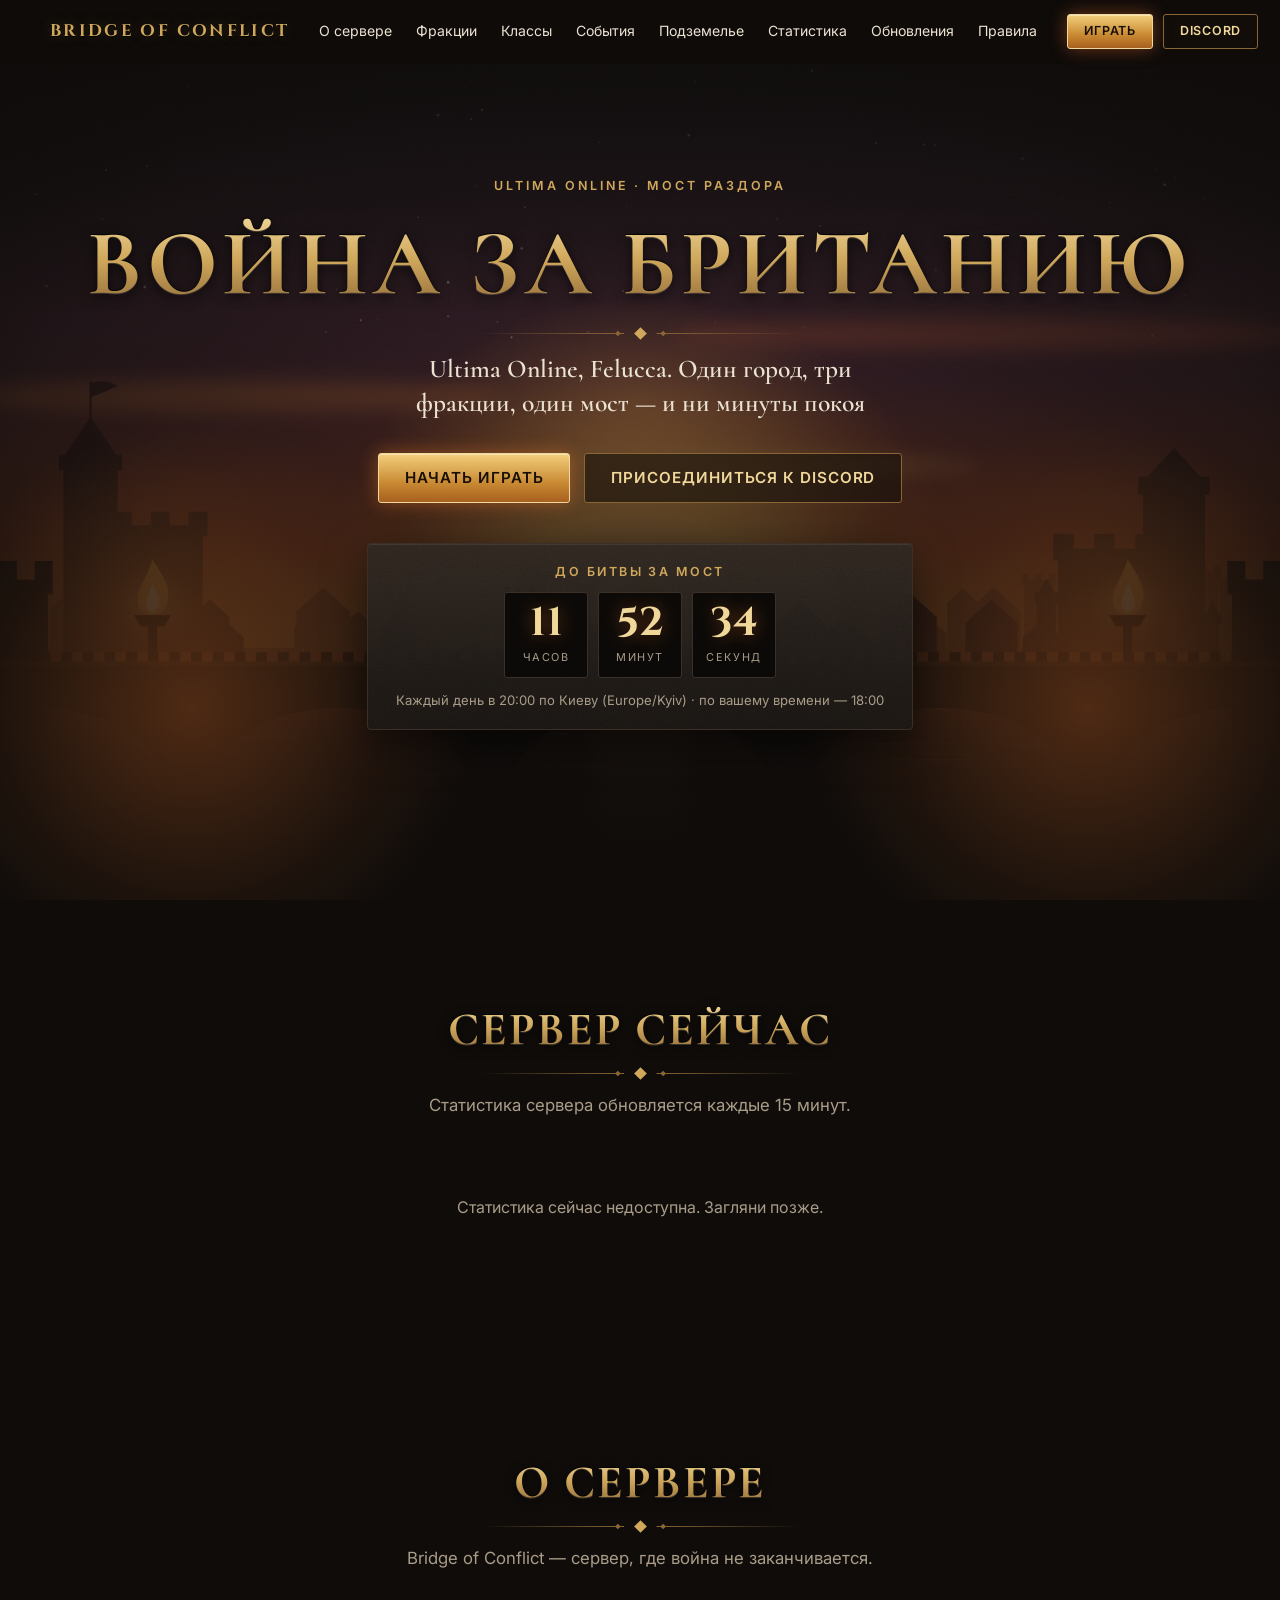
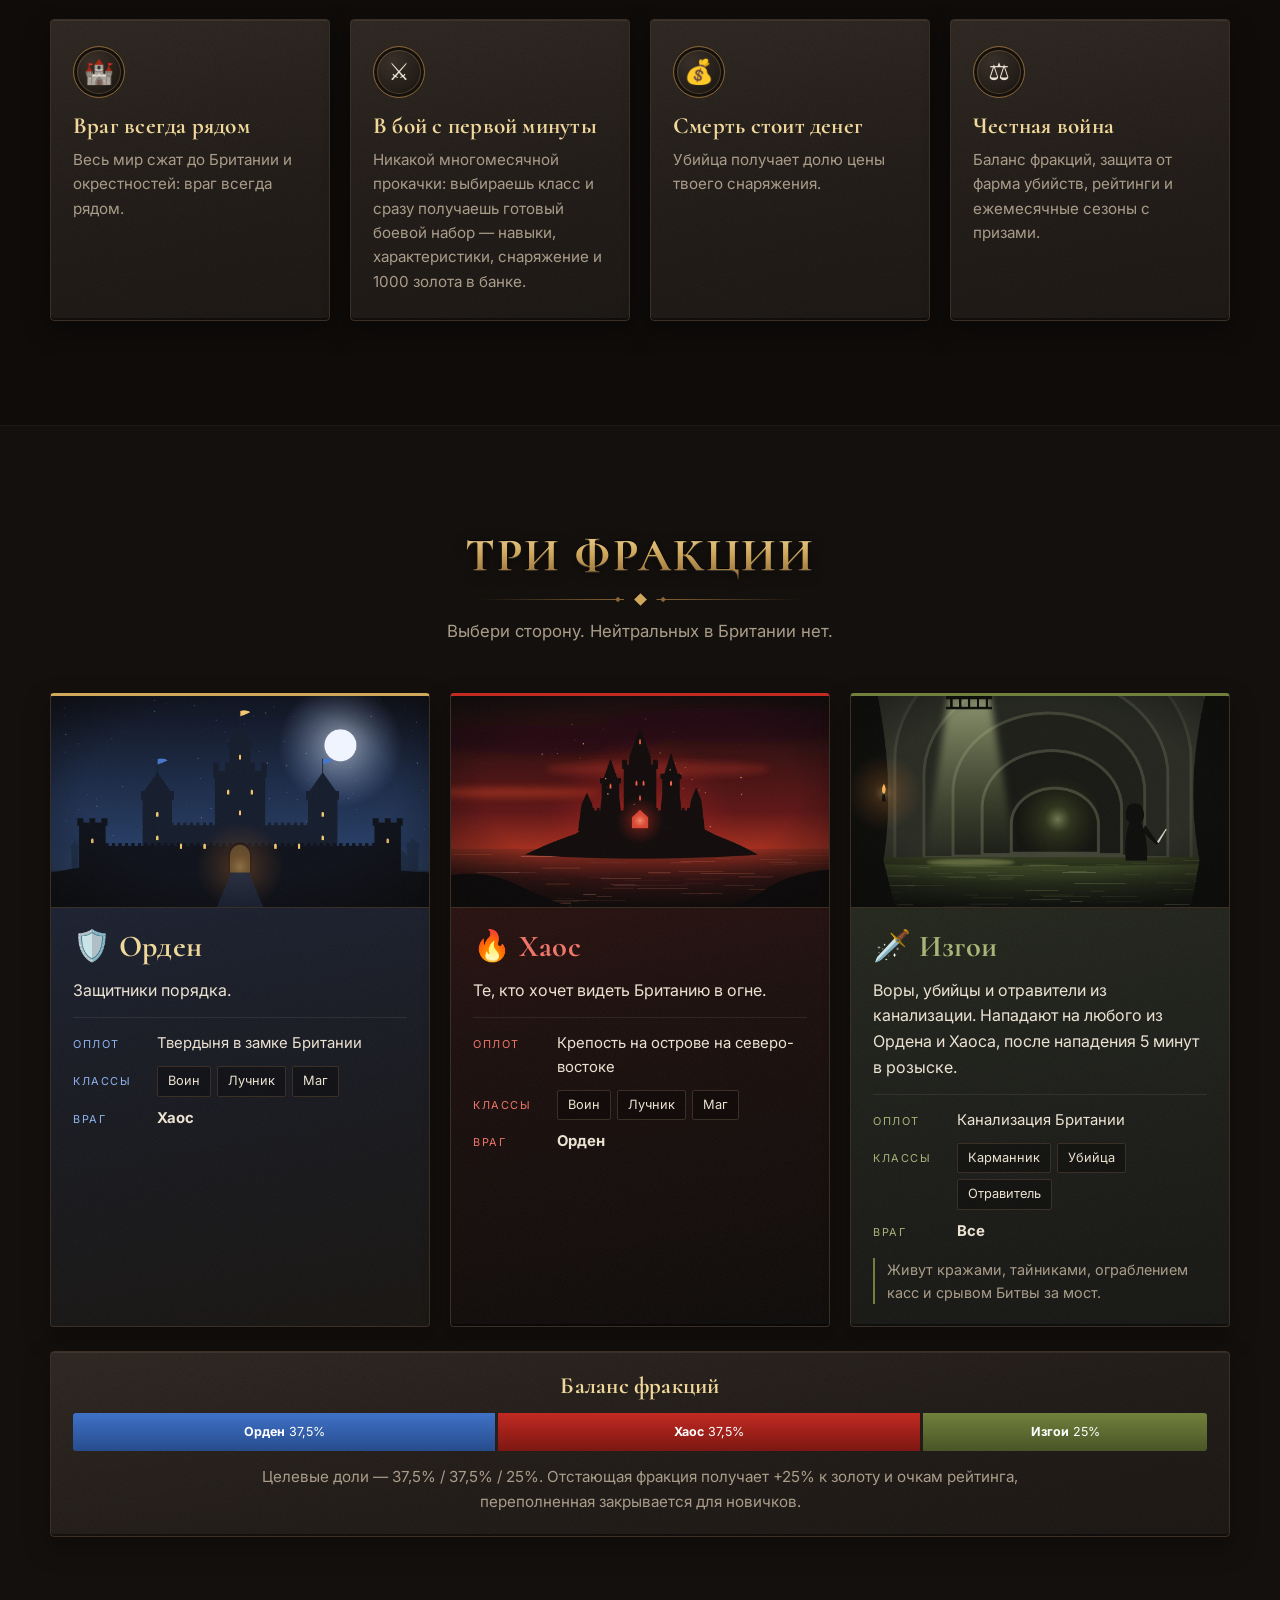
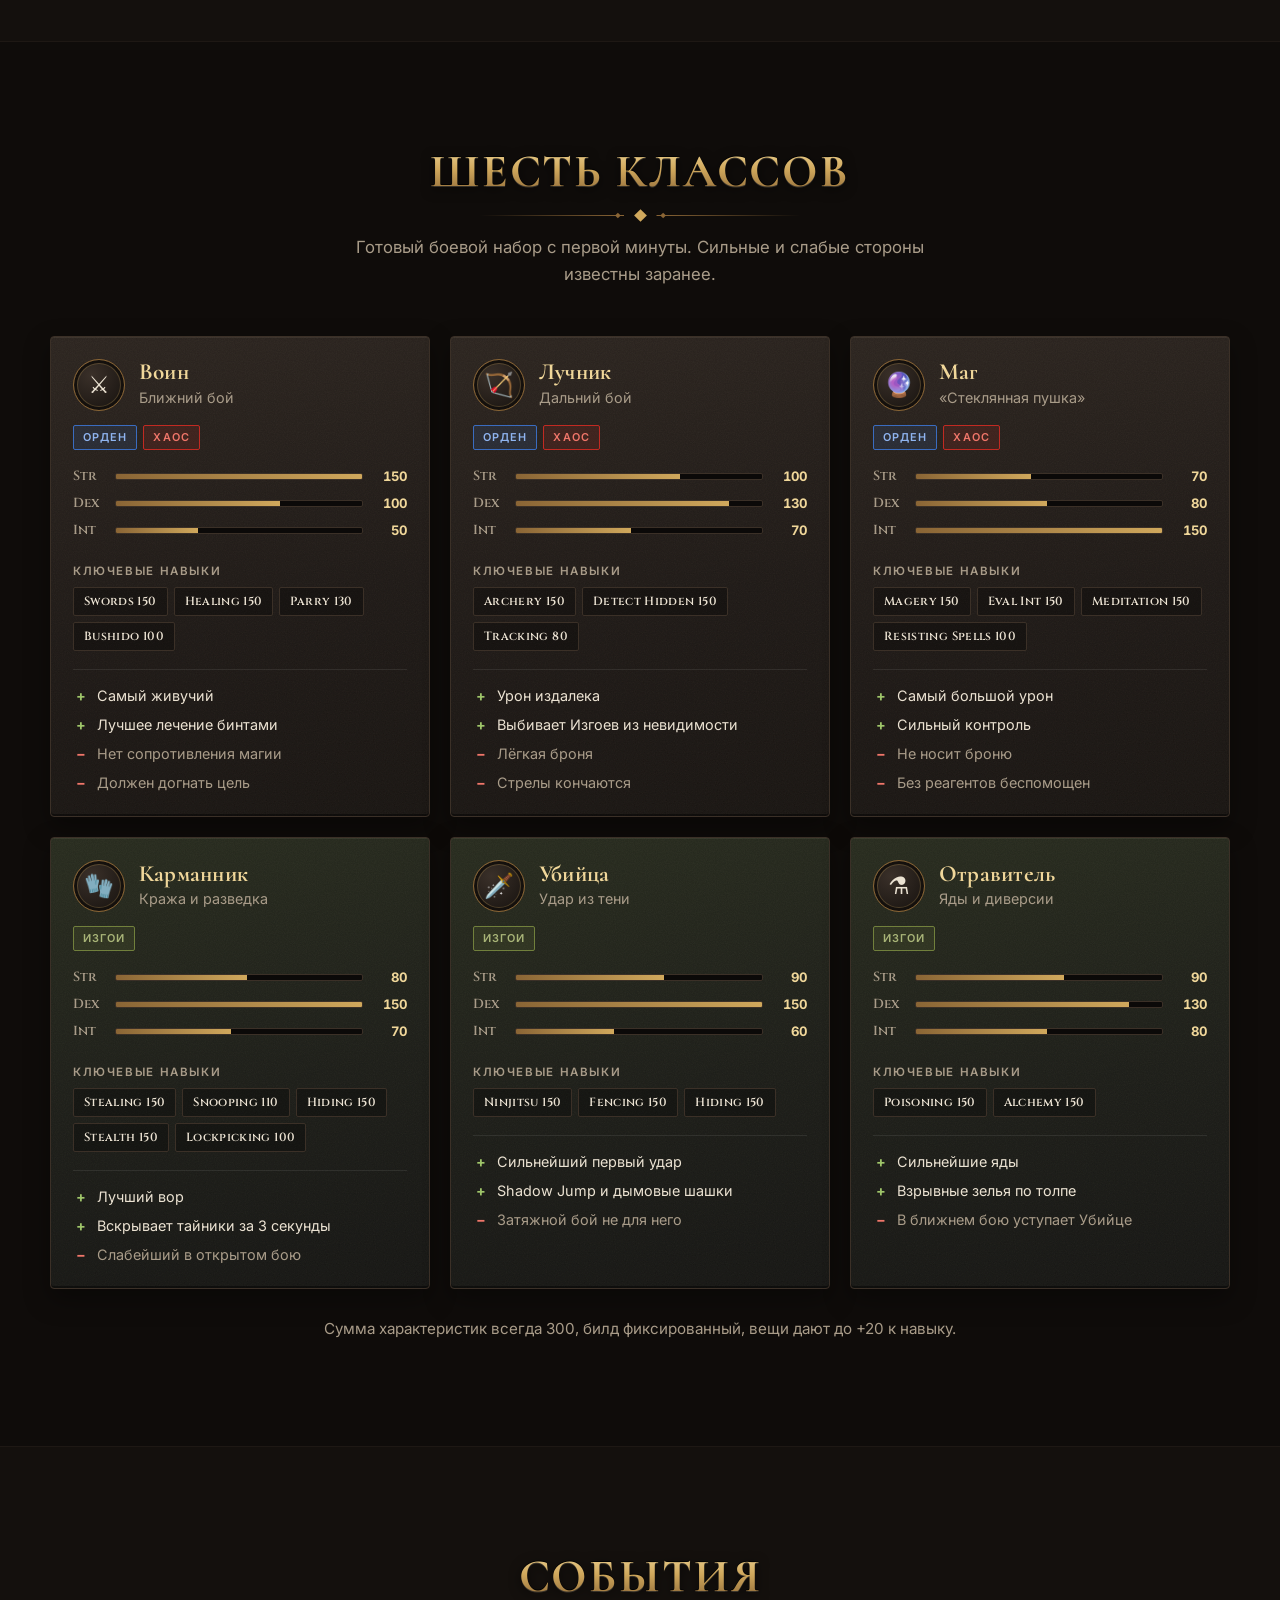
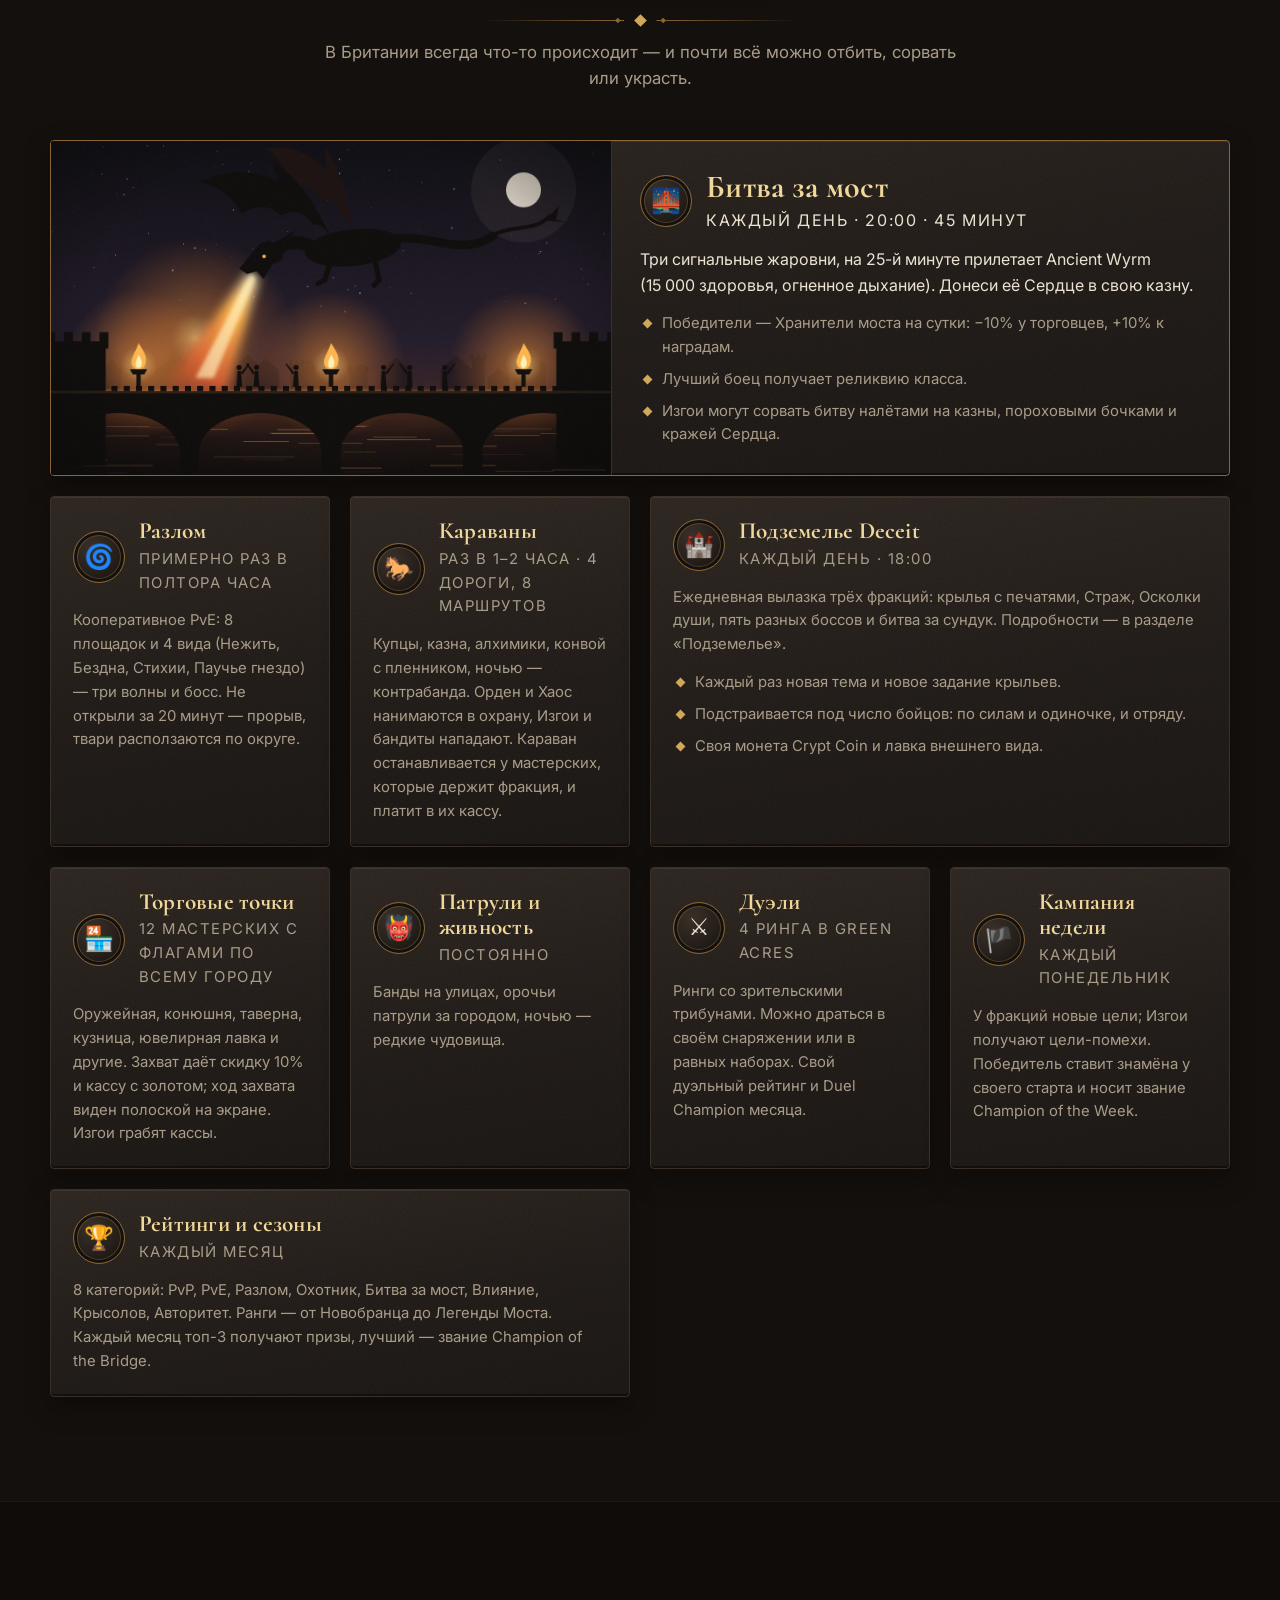
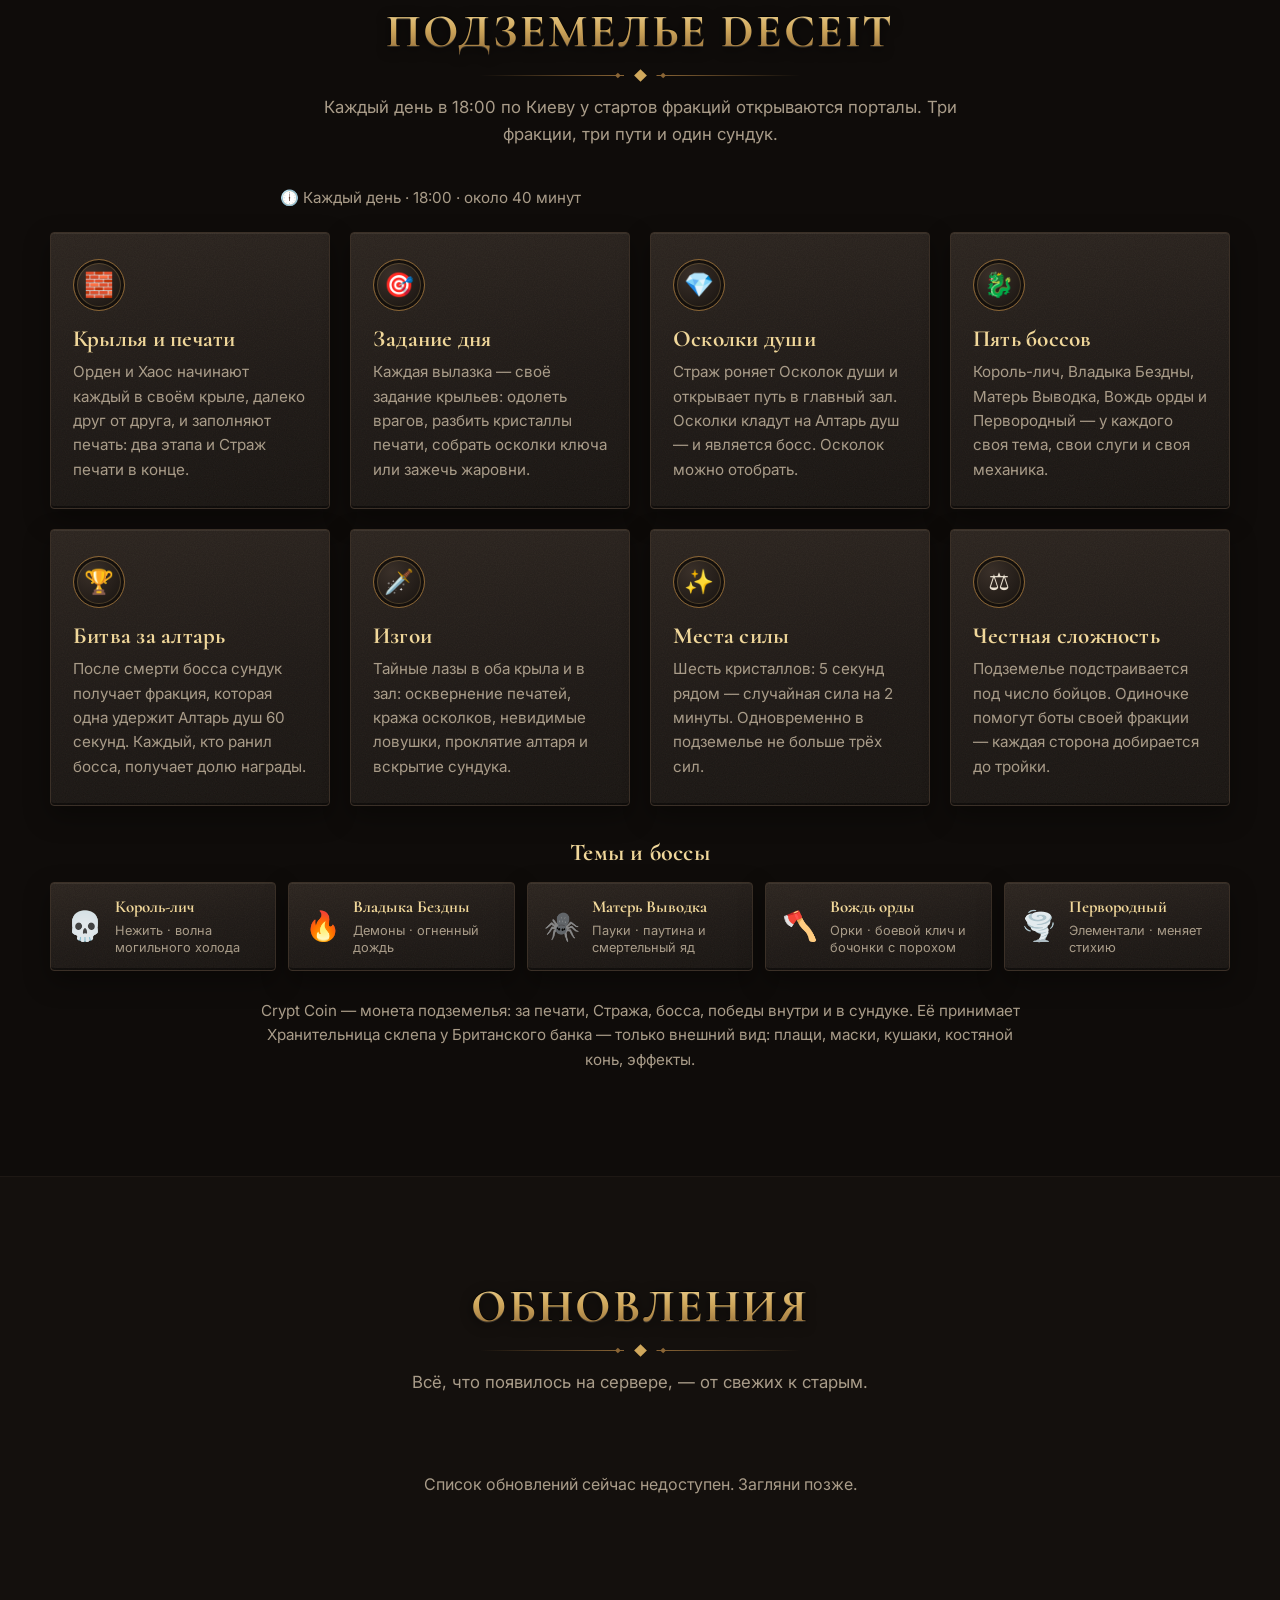
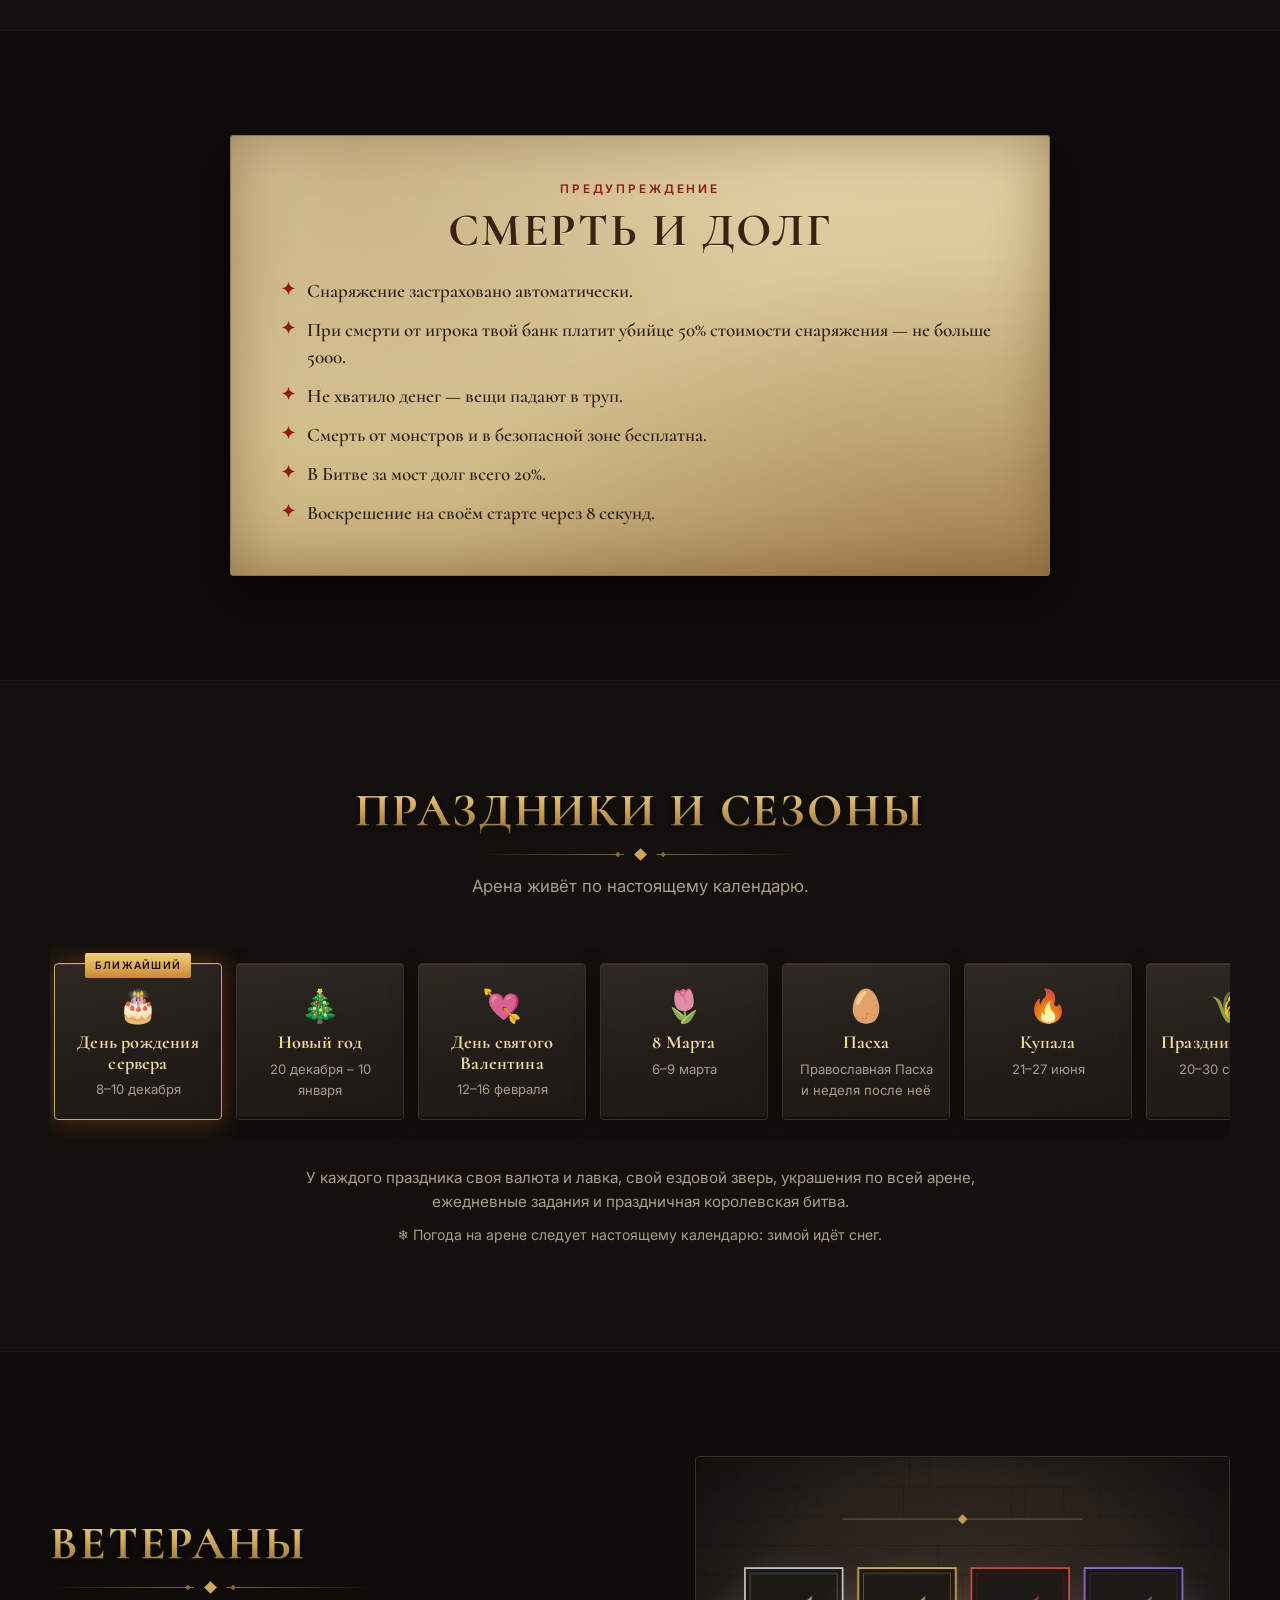
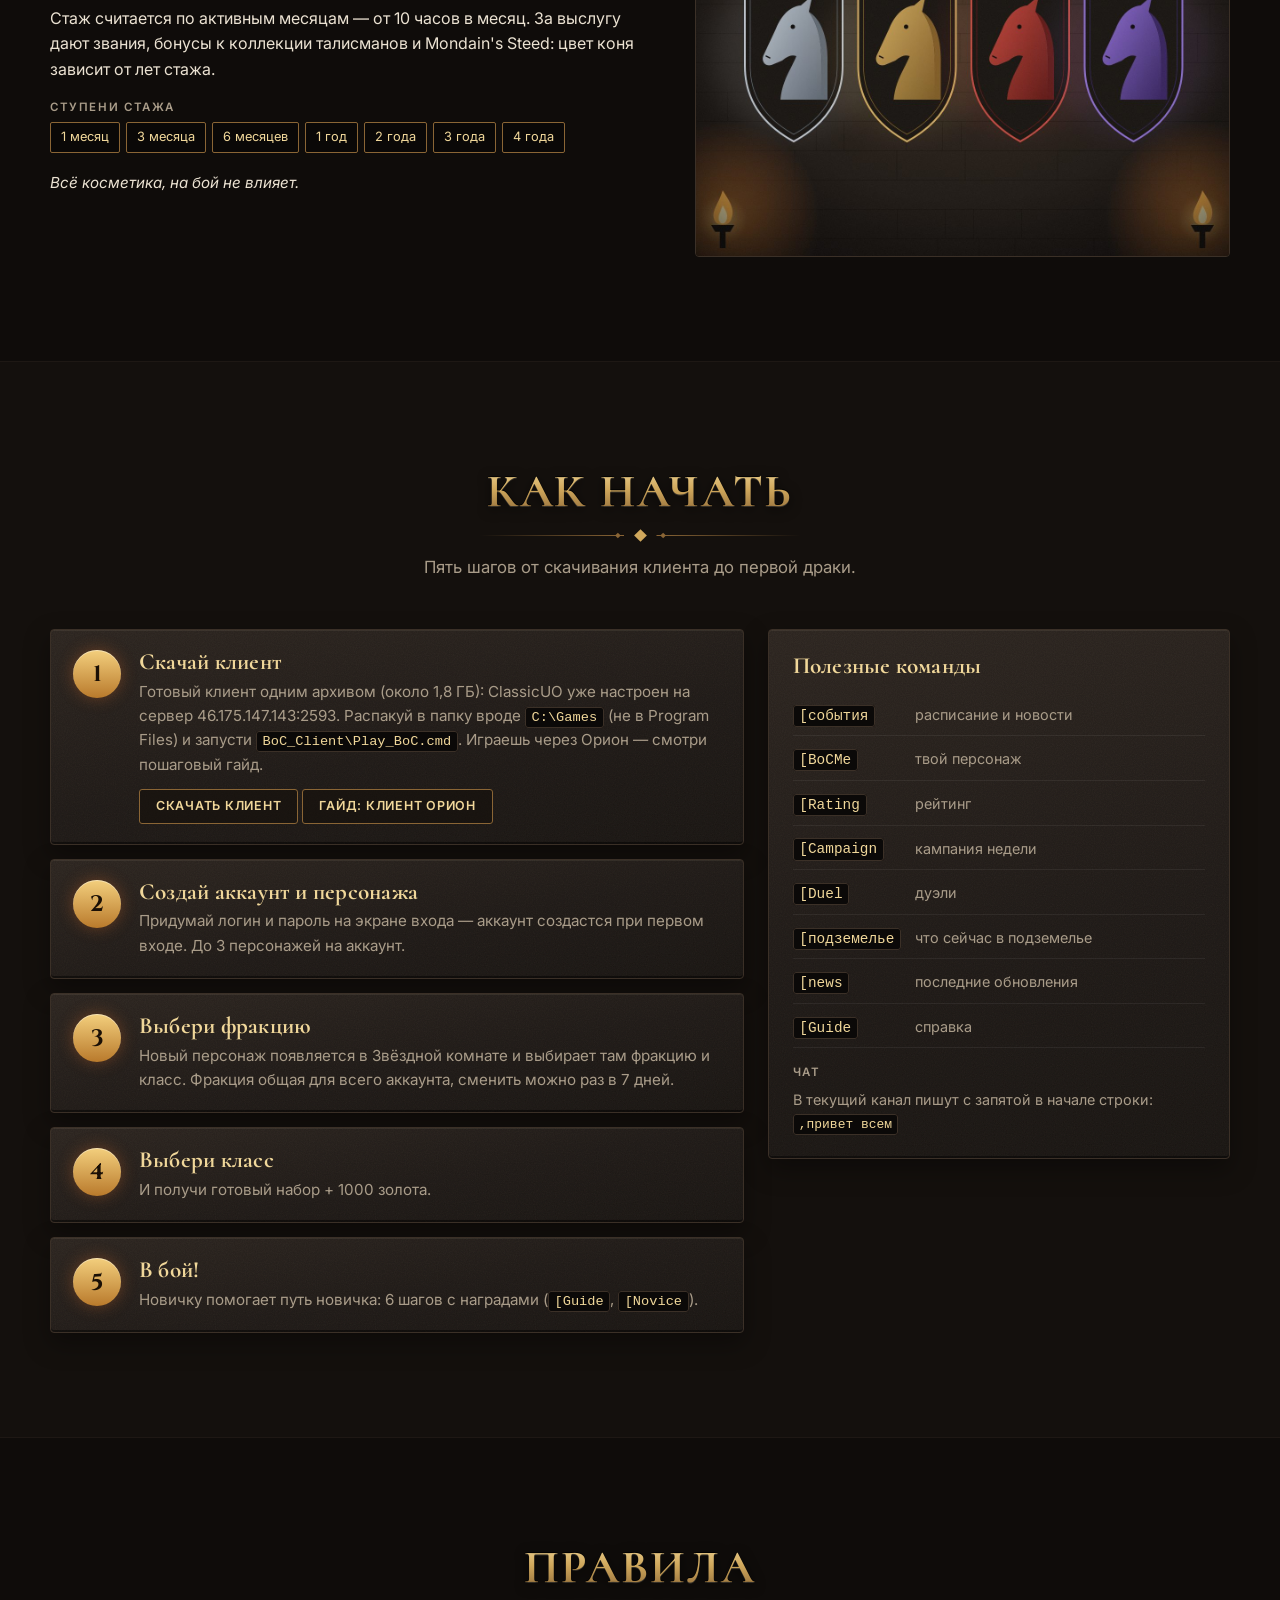
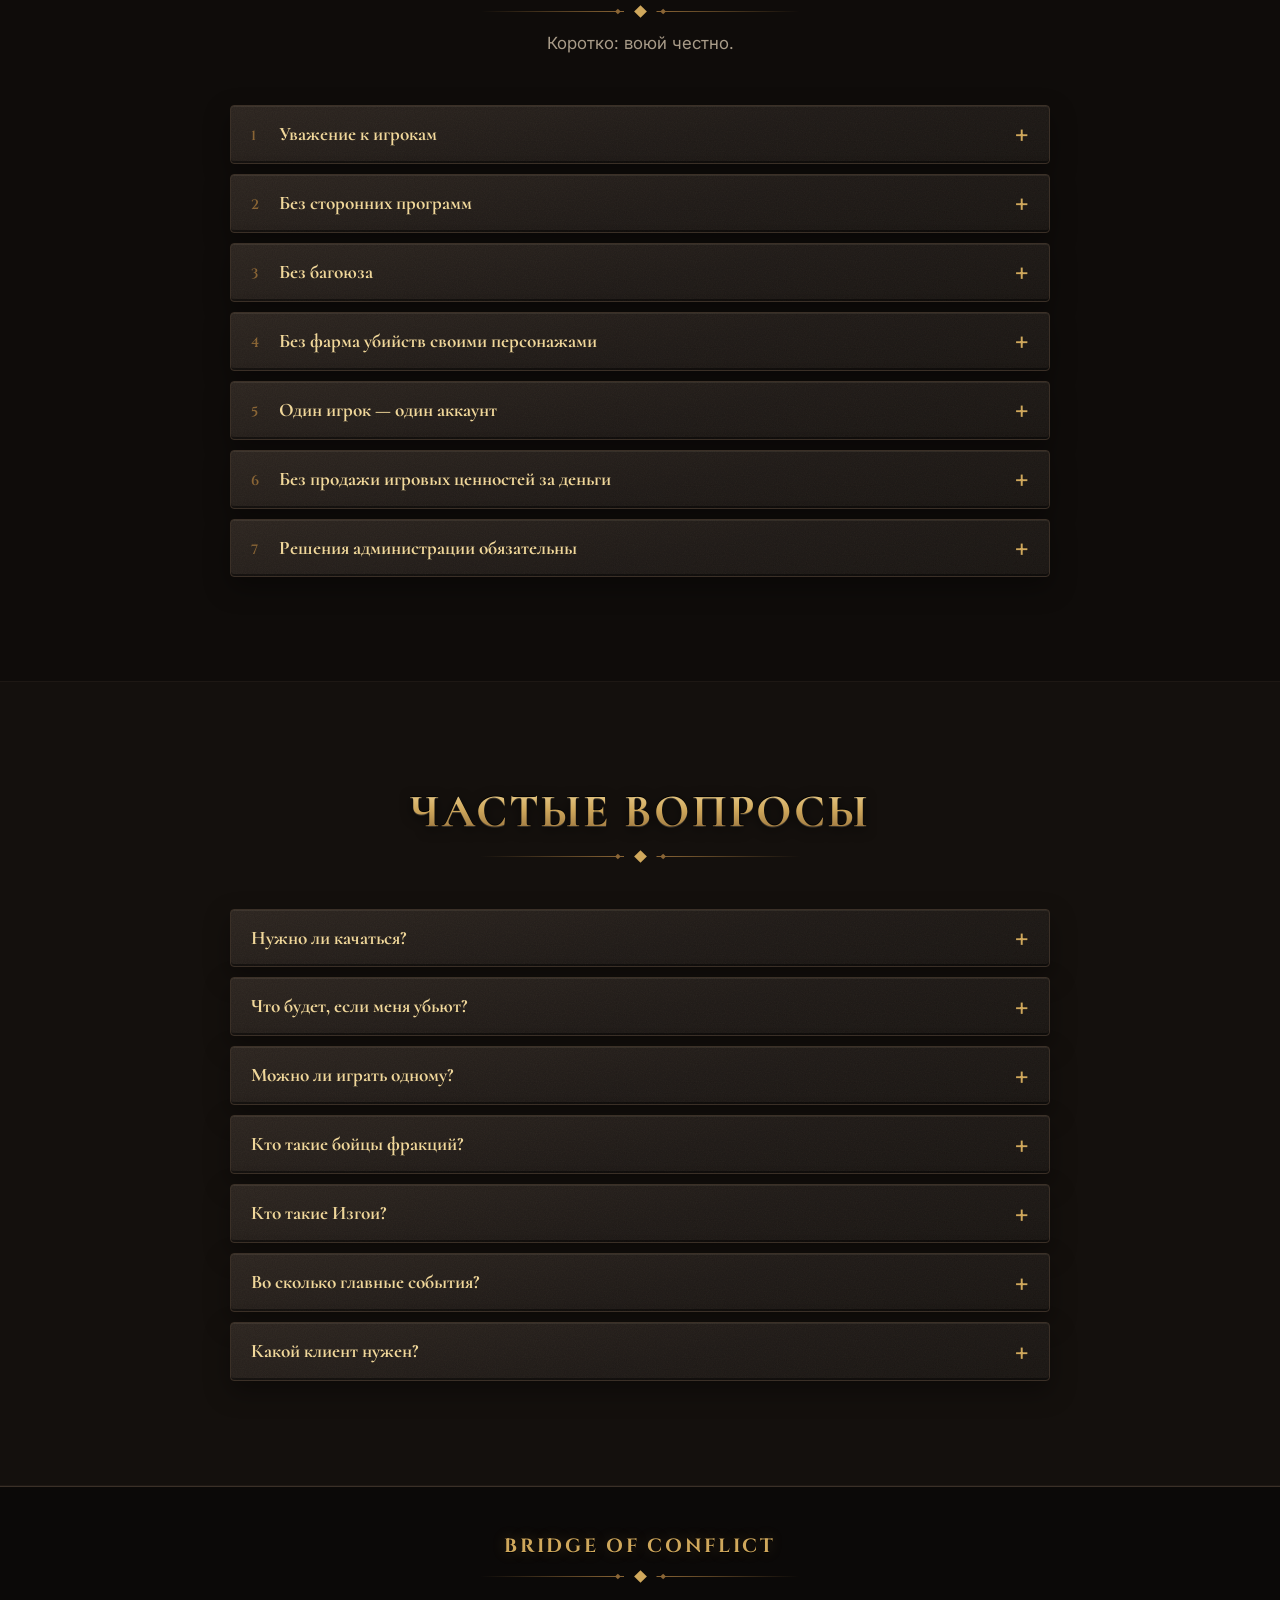
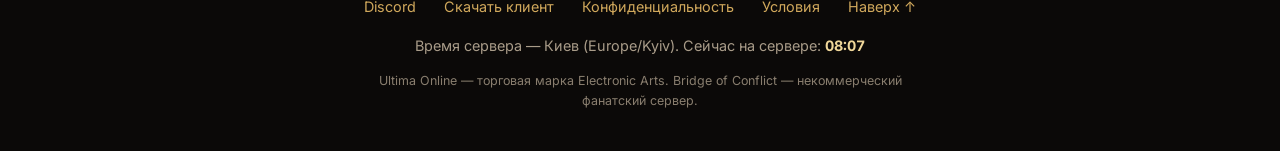
==== commit 38bffa82: "Privacy policy and terms of service pages (needed for the Google OAuth app of the YouTube channel), " ====
--- a/index.html
+++ b/index.html
@@ -47,6 +47,6 @@
 
   <!-- Все тексты и ссылки — в js/content.js -->
   <script src="js/content.js?v=202611211900"></script>
-  <script src="js/main.js?v=202611211900"></script>
+  <script src="js/main.js?v=202611231040"></script>
 </body>
 </html>
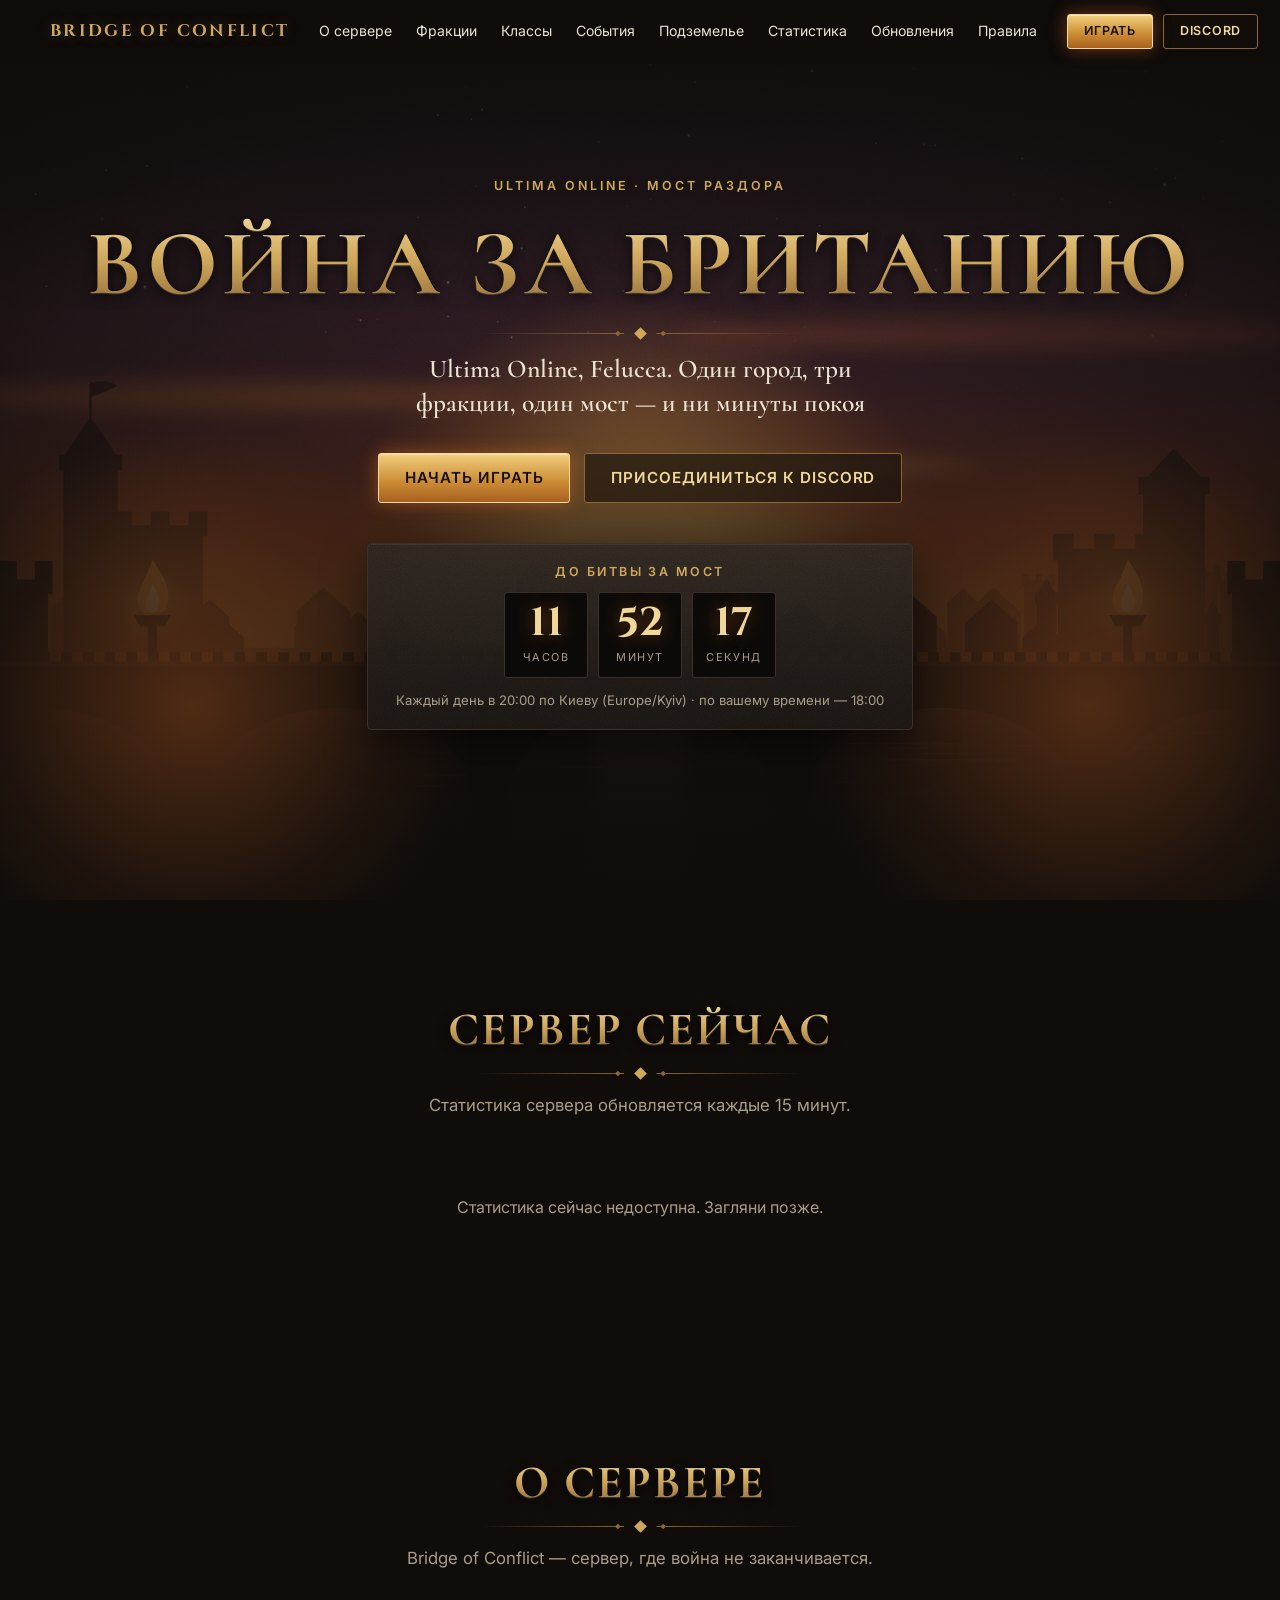
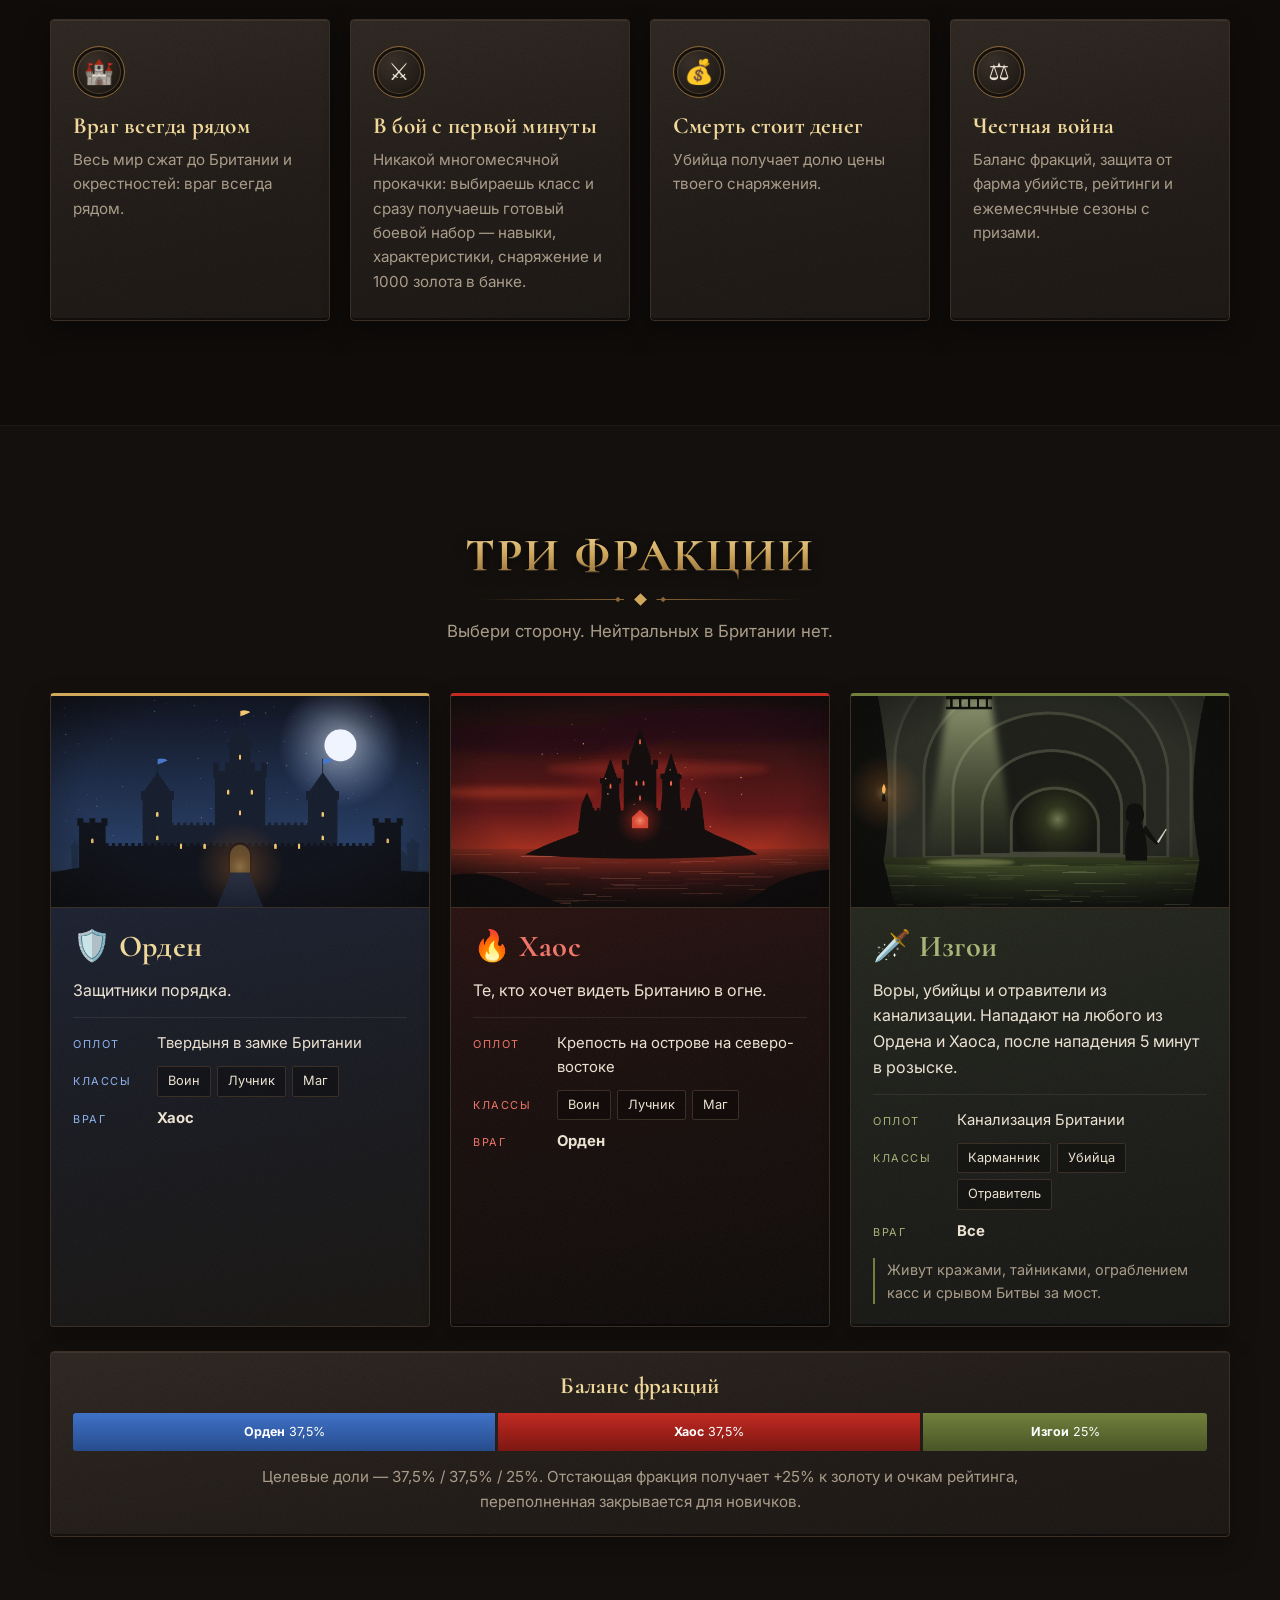
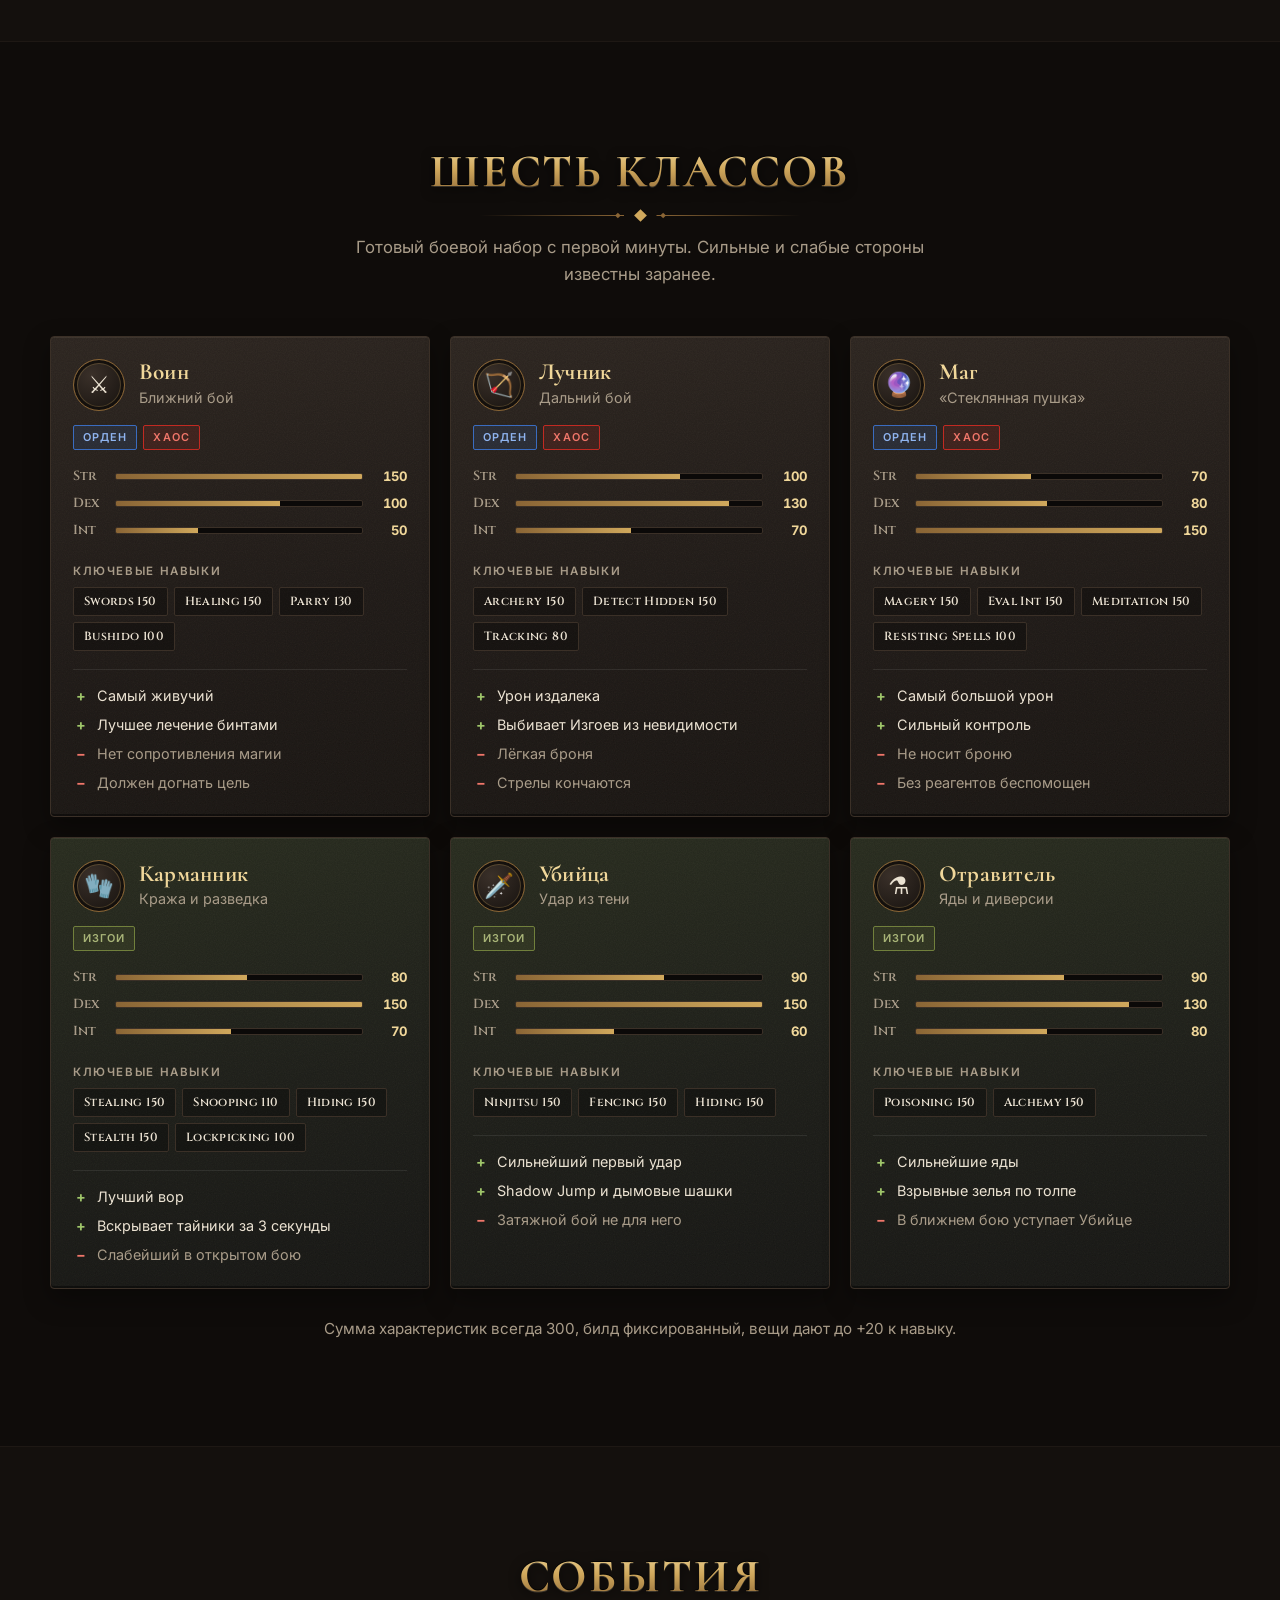
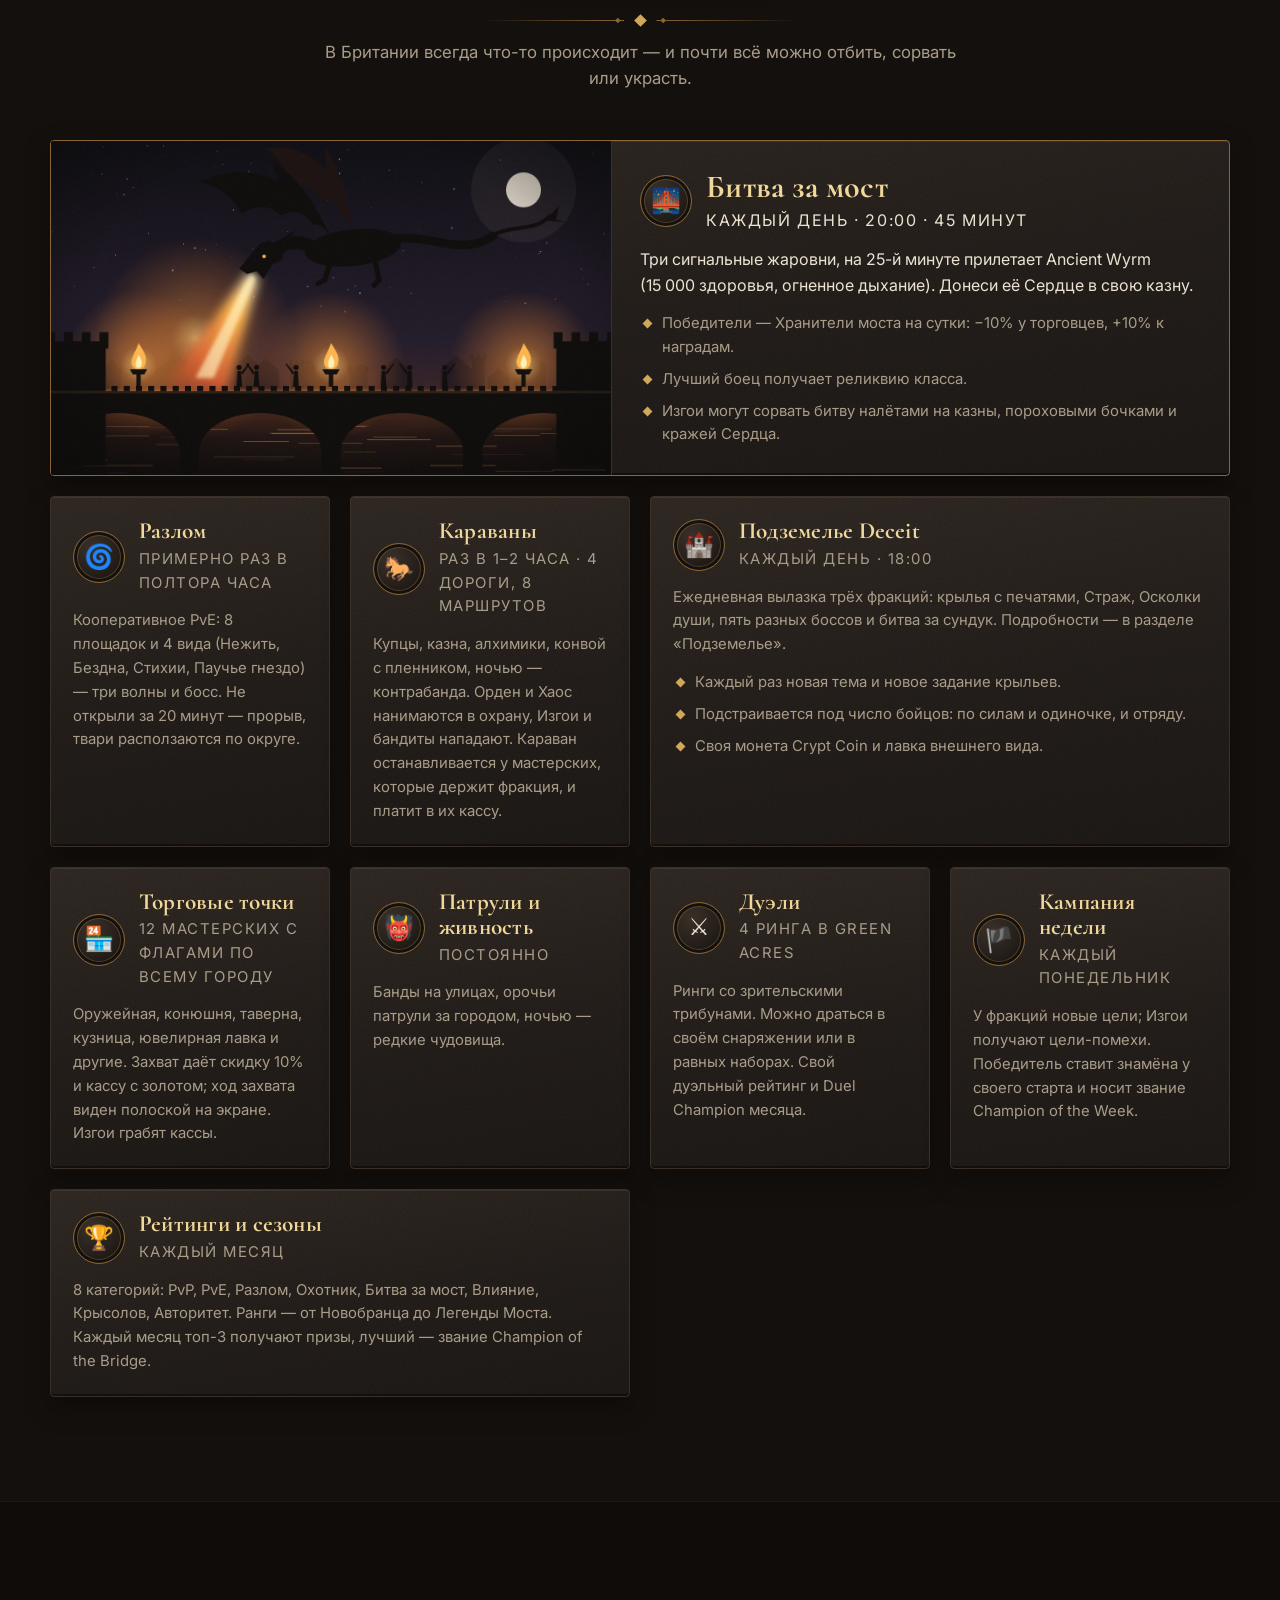
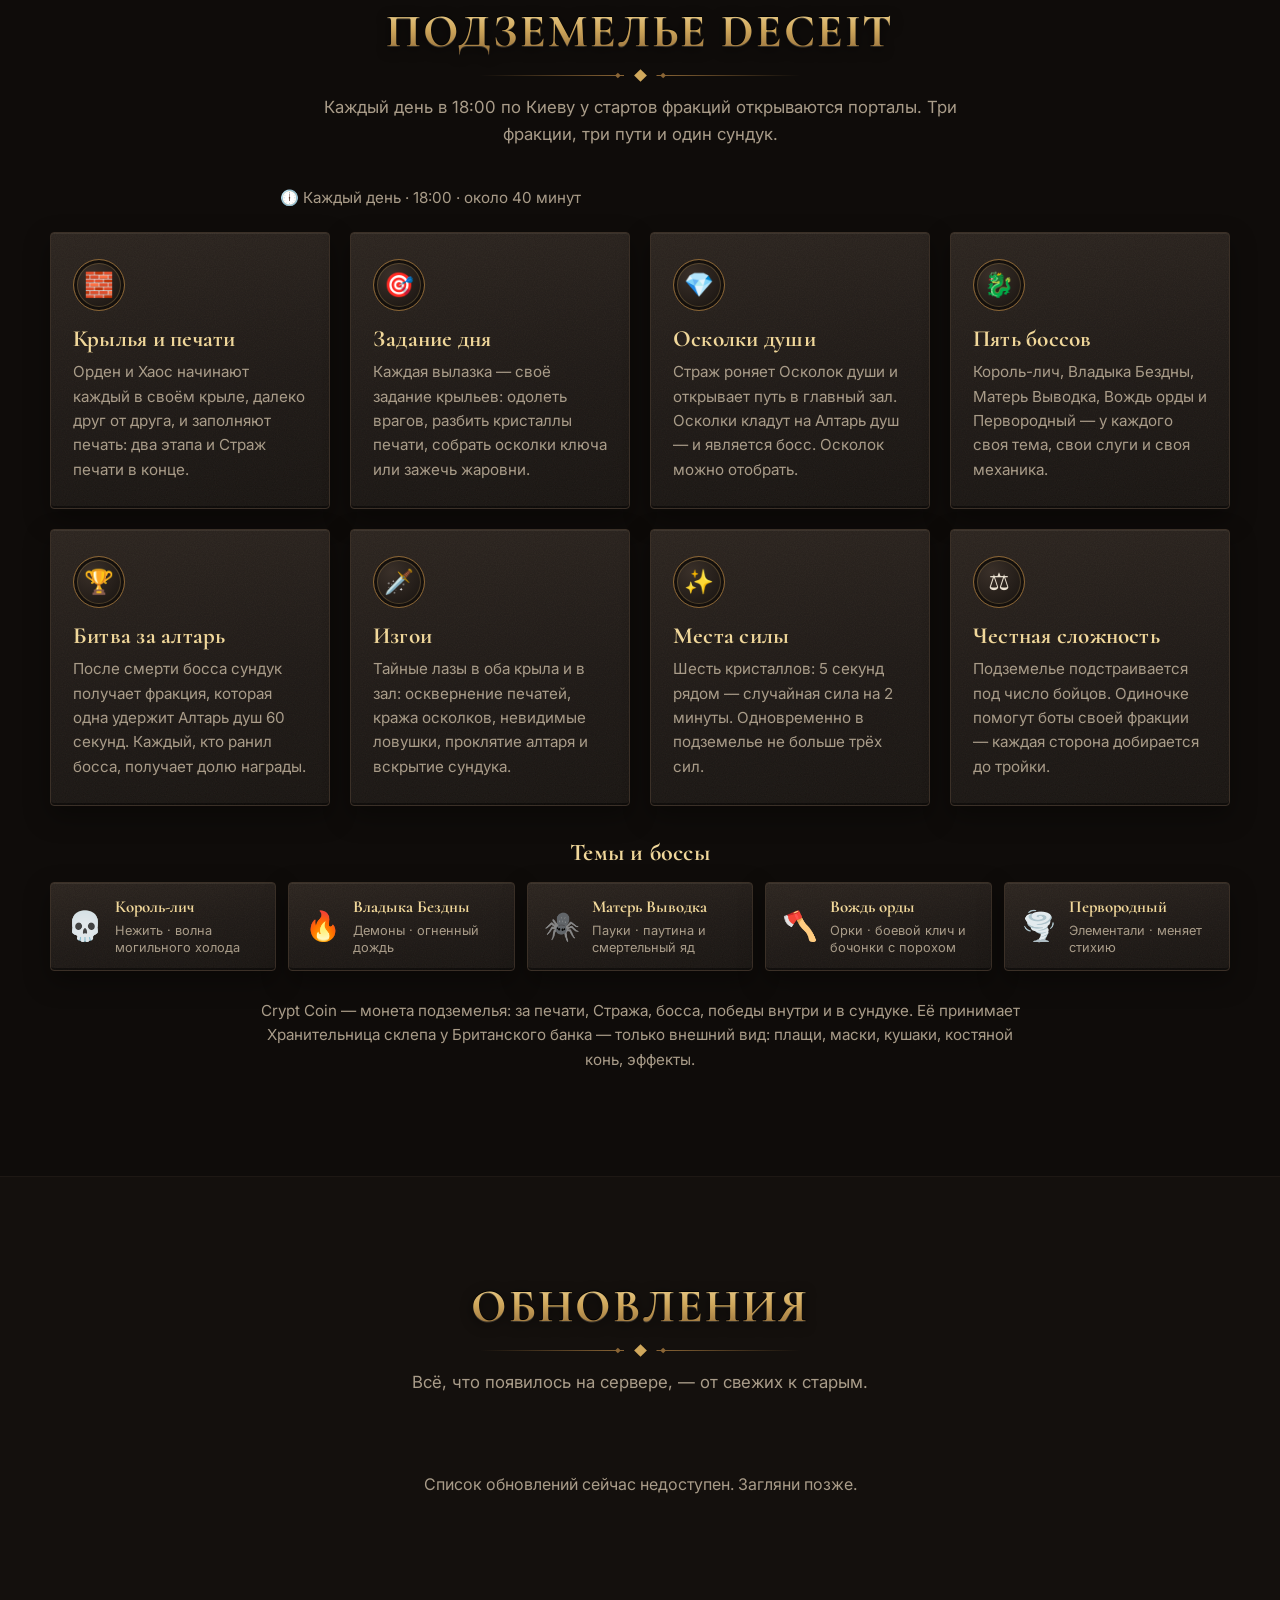
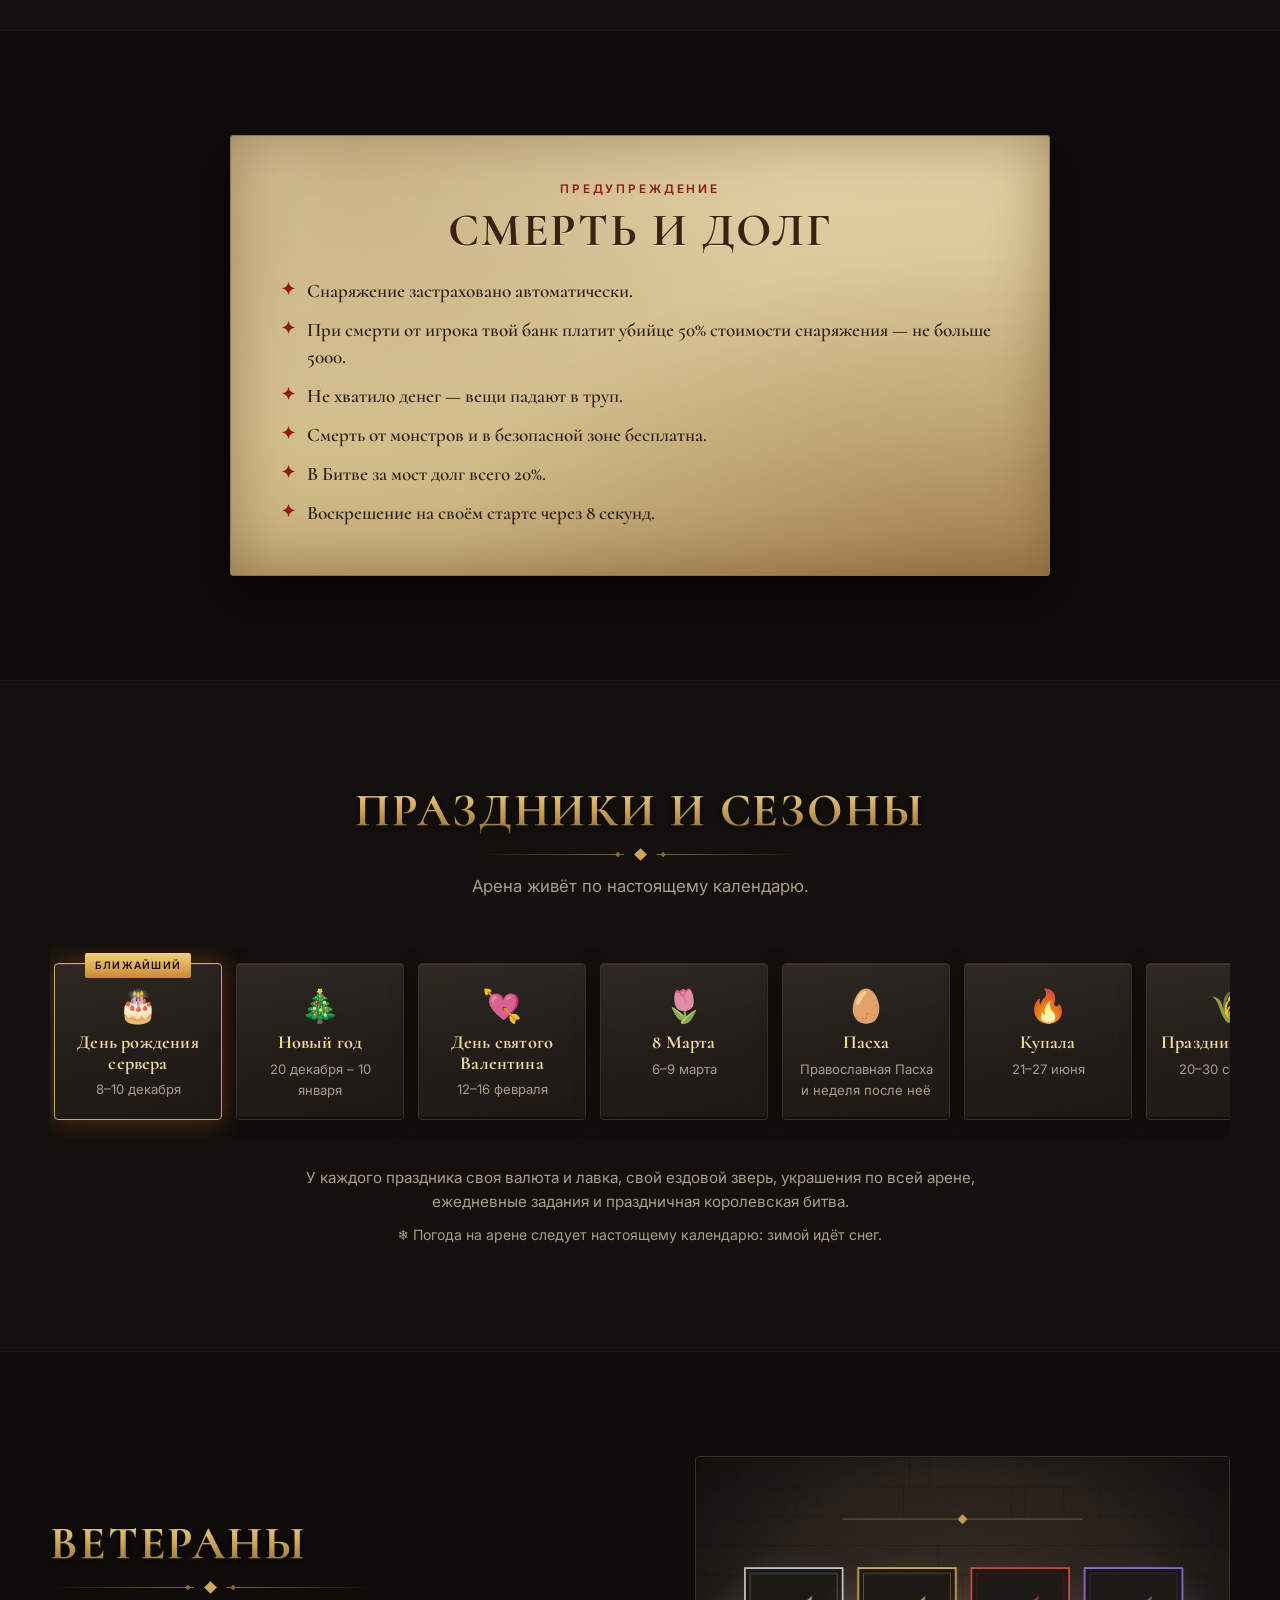
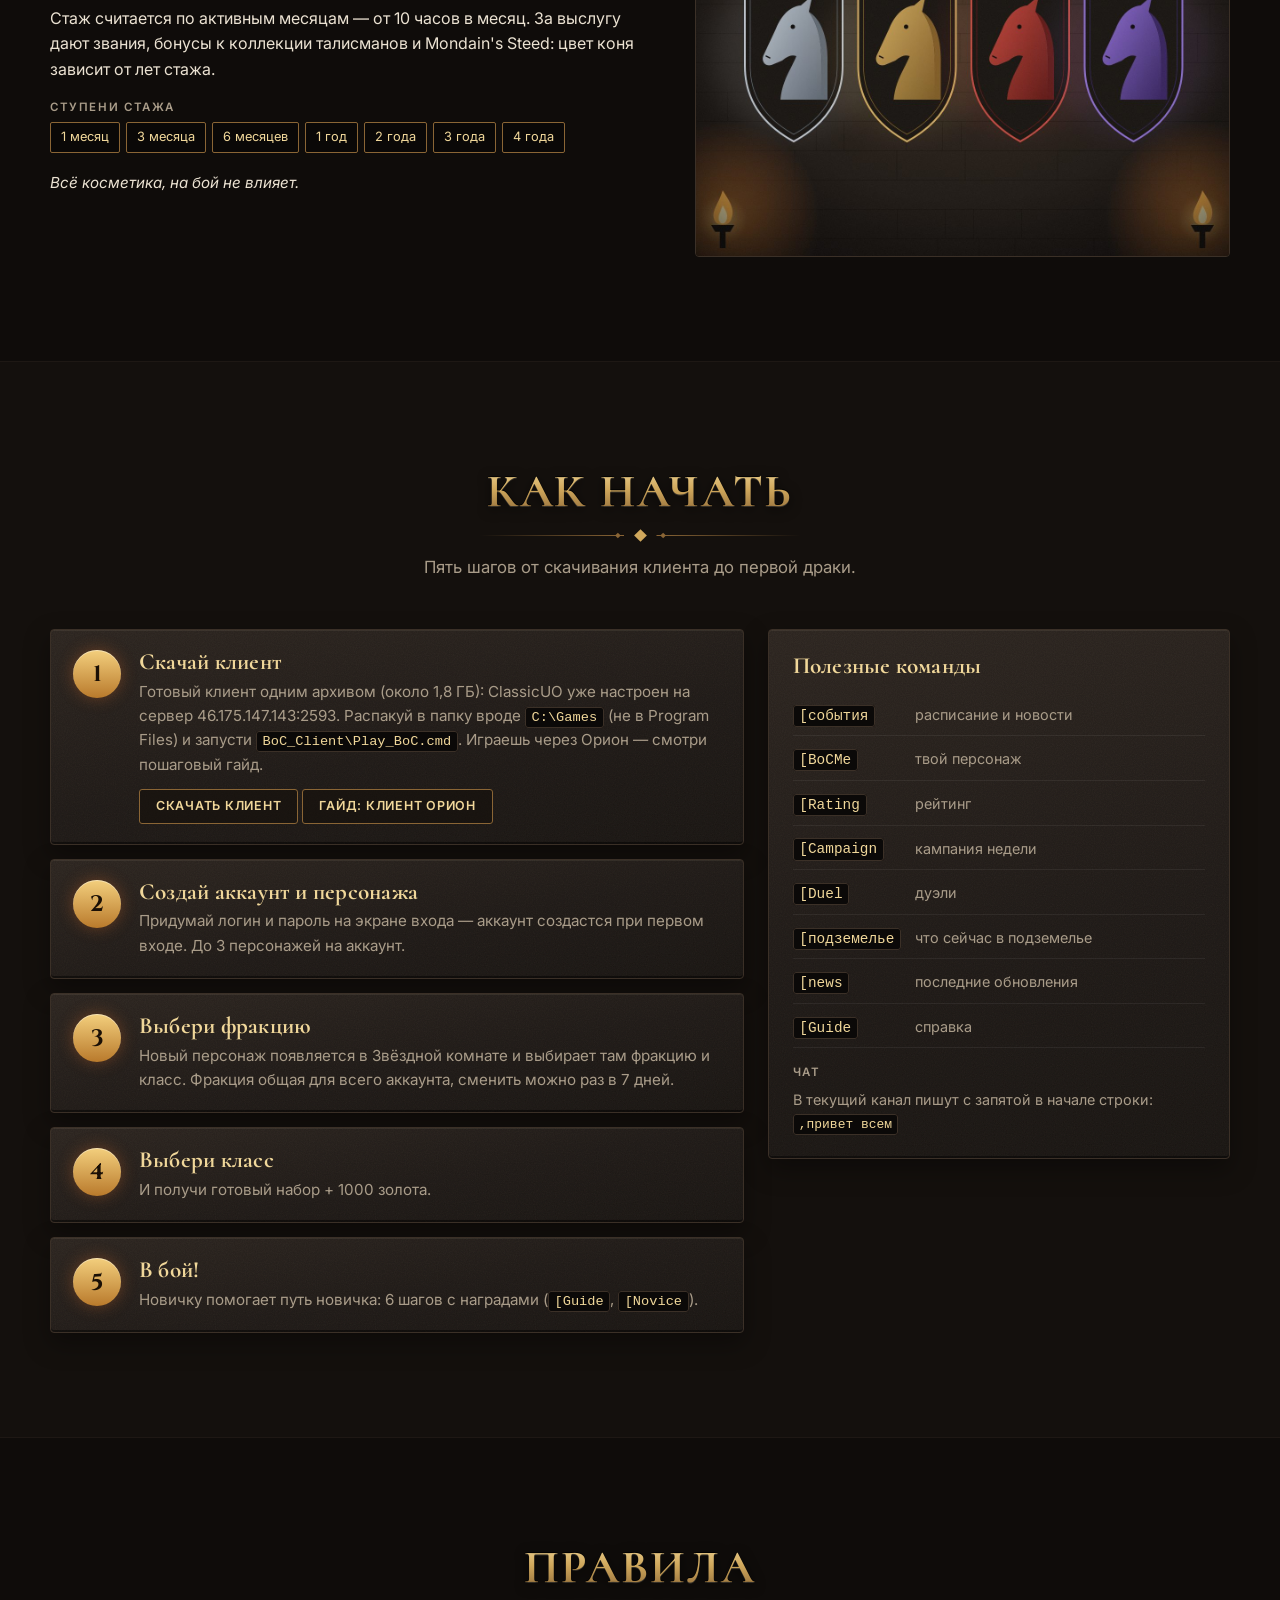
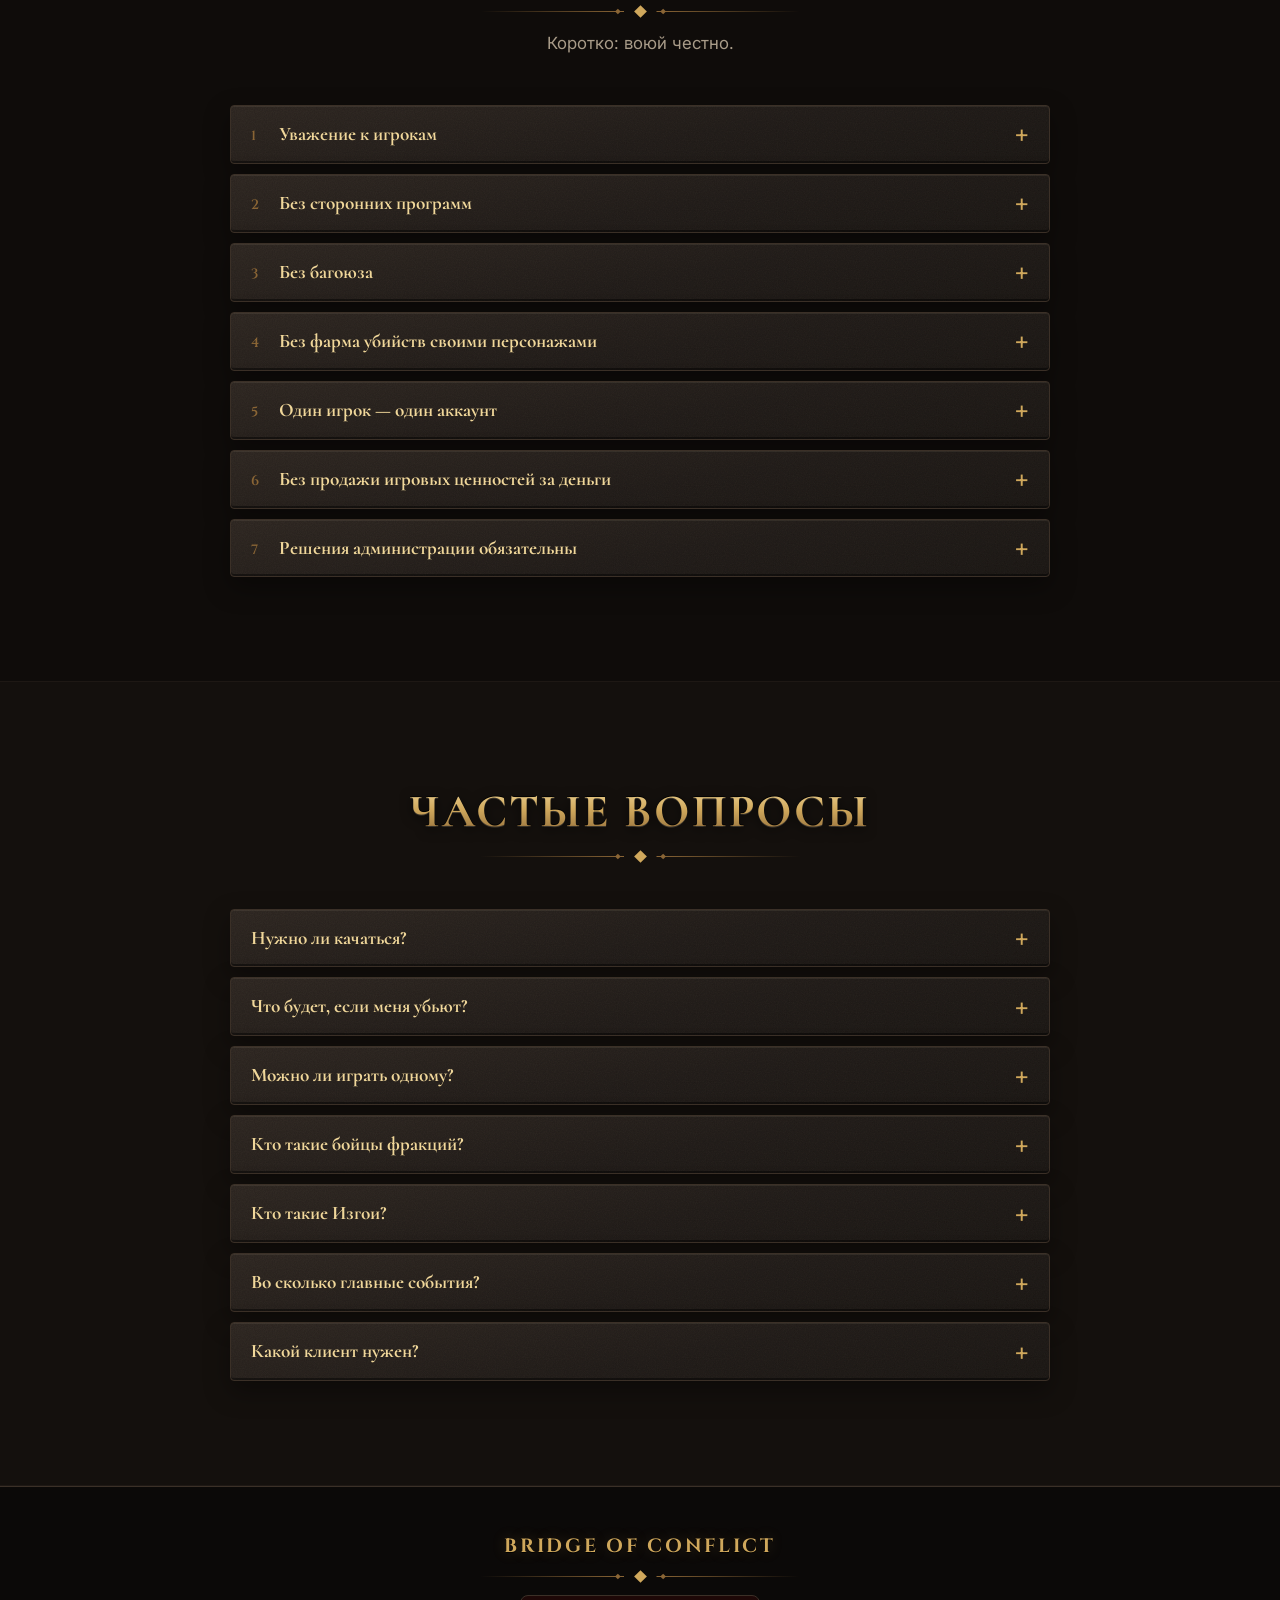
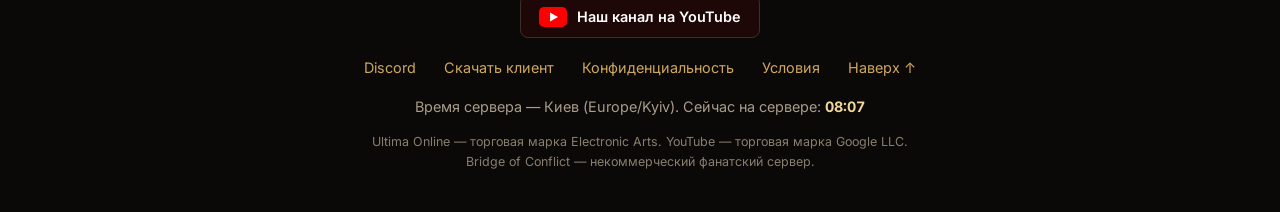
==== commit d74854e5: "YouTube channel link with the YouTube icon in the footer; privacy policy: data retention and deletio" ====
--- a/index.html
+++ b/index.html
@@ -28,7 +28,7 @@
   <link rel="preconnect" href="https://fonts.gstatic.com" crossorigin>
   <link href="https://fonts.googleapis.com/css2?family=Cinzel:wght@600;700&family=Cormorant:wght@600;700&family=Inter:wght@400;500;600&display=swap" rel="stylesheet">
 
-  <link rel="stylesheet" href="css/style.css?v=202611211900">
+  <link rel="stylesheet" href="css/style.css?v=202611271900">
   <script>document.documentElement.classList.add('js');</script>
 </head>
 <body>
@@ -46,7 +46,7 @@
   </noscript>
 
   <!-- Все тексты и ссылки — в js/content.js -->
-  <script src="js/content.js?v=202611211900"></script>
-  <script src="js/main.js?v=202611231040"></script>
+  <script src="js/content.js?v=202611271900"></script>
+  <script src="js/main.js?v=202611271900"></script>
 </body>
 </html>
--- a/css/style.css
+++ b/css/style.css
@@ -397,6 +397,10 @@
 .footer__links { display: flex; flex-wrap: wrap; justify-content: center; gap: 8px 28px; margin-bottom: 16px; }
 .footer__links a { text-decoration: none; }
 .footer b { color: var(--gold-hi); font-variant-numeric: tabular-nums; }
+.footer__yt { margin: 4px 0 18px; }
+.yt-link { display: inline-flex; align-items: center; gap: 10px; padding: 9px 18px; border: 1px solid var(--line); border-radius: 8px; text-decoration: none; color: #fff; background: rgba(255, 0, 0, .08); font-weight: 600; }
+.yt-link:hover { border-color: #FF0000; background: rgba(255, 0, 0, .18); }
+.yt-icon { width: 28px; height: 20px; flex: none; }
 .footer__legal { font-size: .78rem; margin-top: 14px; max-width: 560px; margin-inline: auto; opacity: .8; }
 
 /* ---------- появление при прокрутке ---------- */
